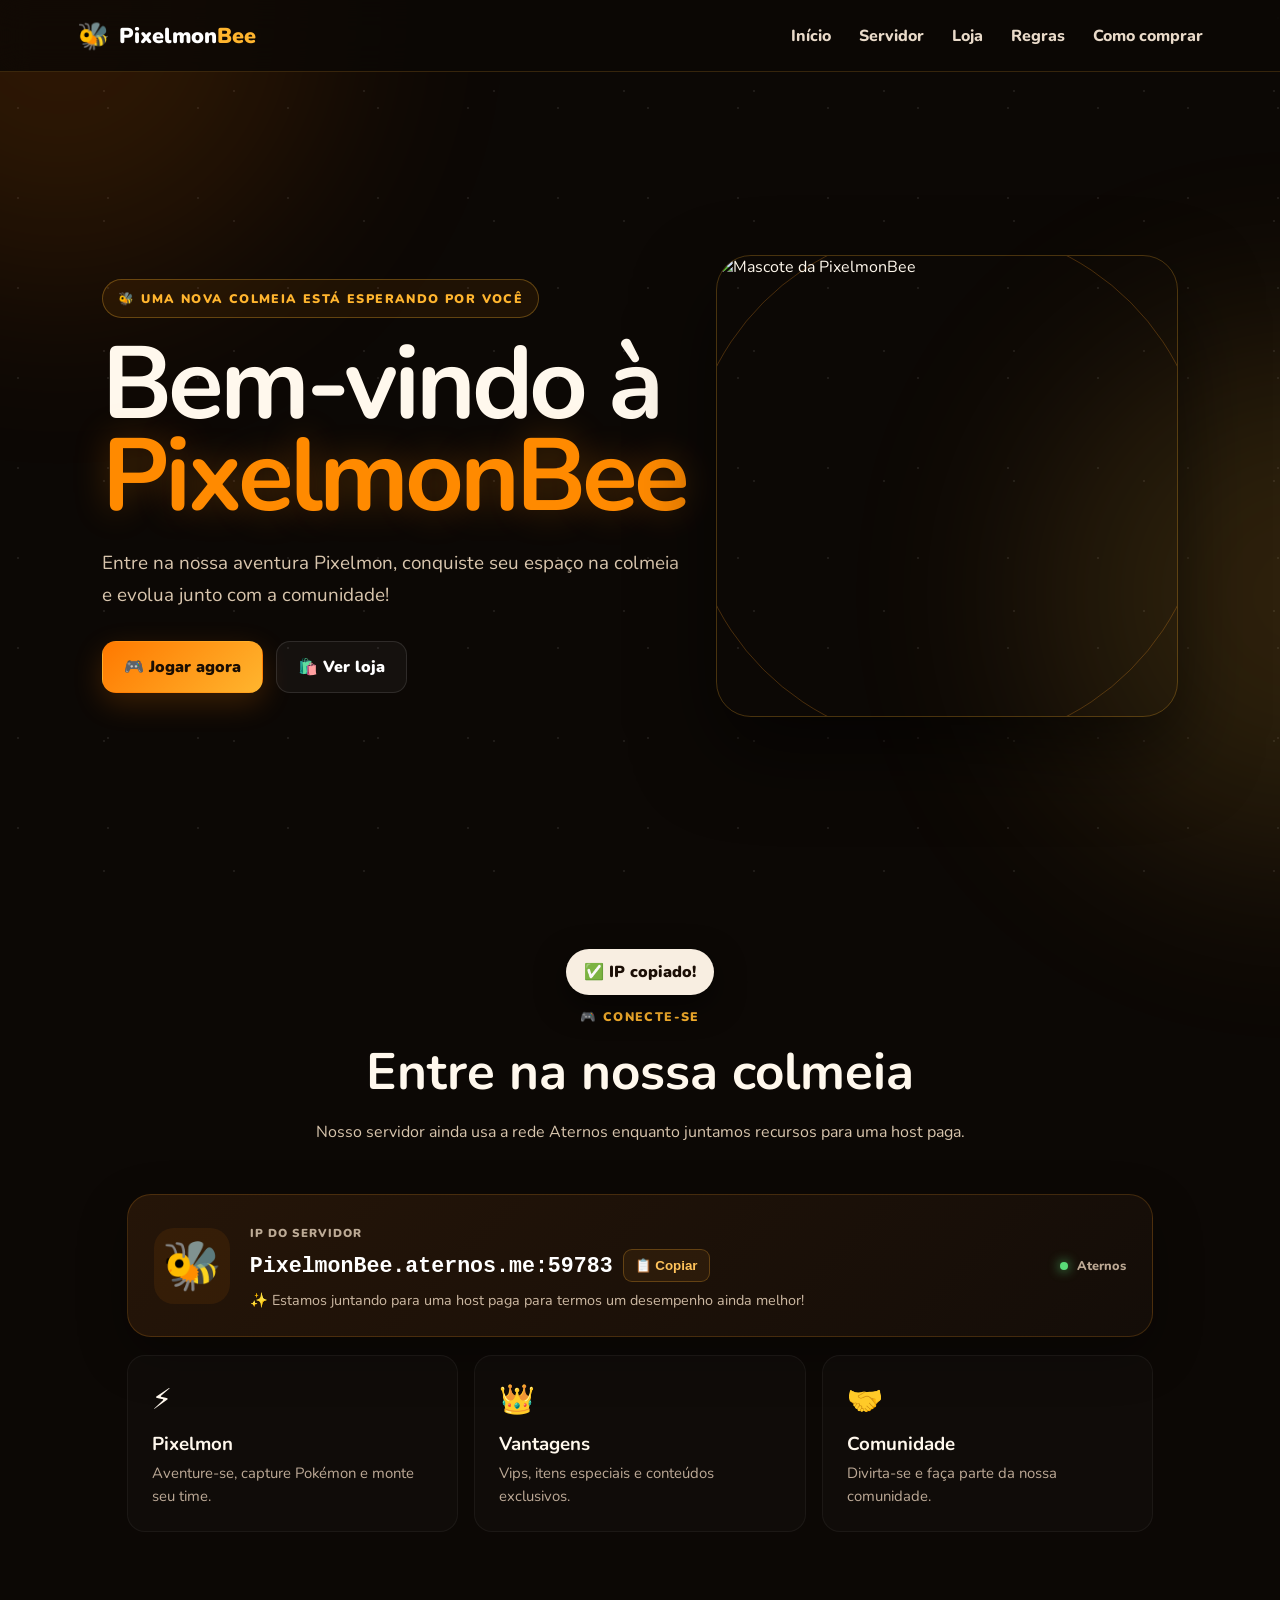
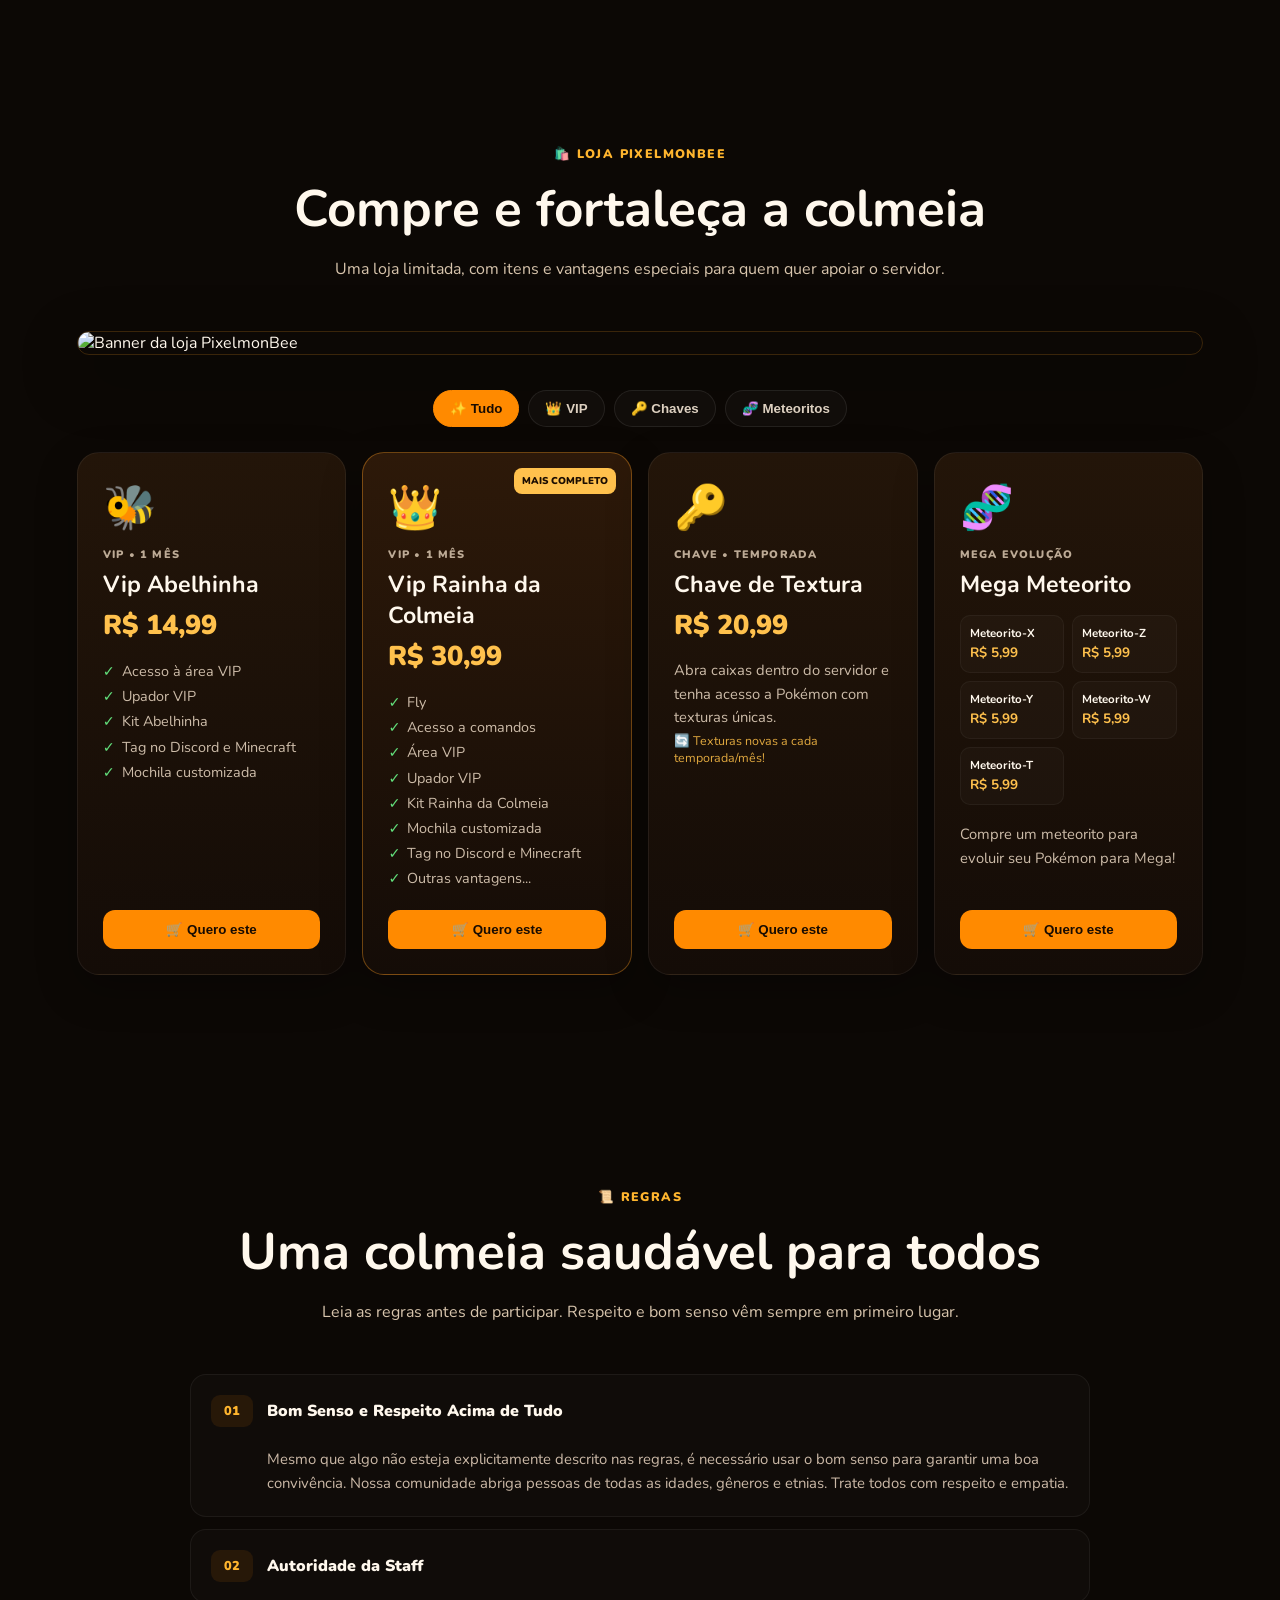
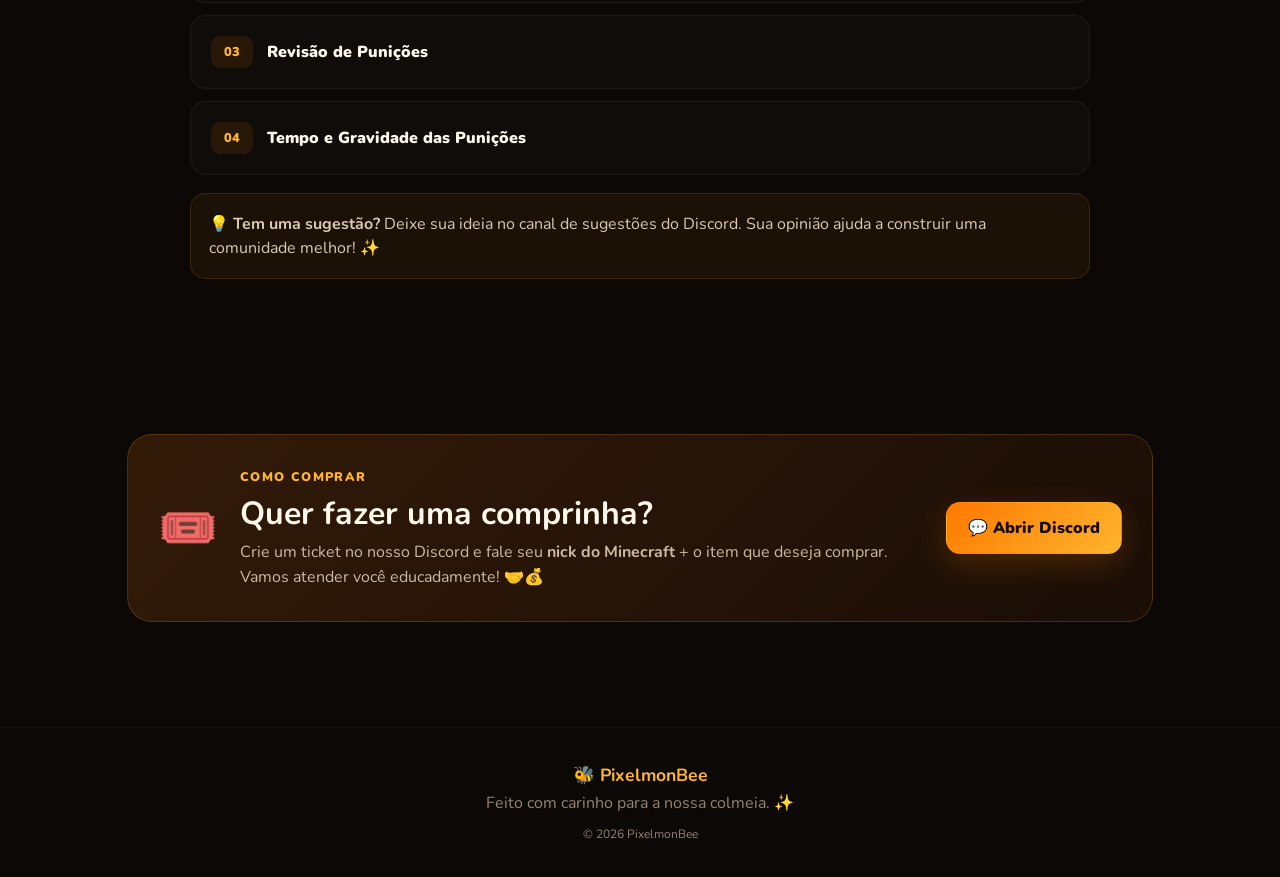
==== index.html @ c6618dcc "Add files via upload" ====
<!DOCTYPE html>
<html lang="pt-BR">
<head>
  <meta charset="UTF-8">
  <meta name="viewport" content="width=device-width, initial-scale=1.0">
  <meta name="description" content="PixelmonBee — servidor Pixelmon com loja, VIPs, chaves de temporada e Mega Meteoritos.">
  <title>PixelmonBee 🐝</title>
  <link rel="preconnect" href="https://fonts.googleapis.com">
  <link rel="preconnect" href="https://fonts.gstatic.com" crossorigin>
  <link href="https://fonts.googleapis.com/css2?family=Nunito:wght@400;600;700;800;900&display=swap" rel="stylesheet">
  <link rel="stylesheet" href="style.css">
</head>
<body>
  <div class="bg-glow glow-1"></div>
  <div class="bg-glow glow-2"></div>

  <header class="navbar">
    <a class="brand" href="#inicio">
      <span class="brand-bee">🐝</span>
      <span>Pixelmon<span>Bee</span></span>
    </a>
    <button class="menu-btn" aria-label="Abrir menu">☰</button>
    <nav class="nav-links">
      <a href="#inicio">Início</a>
      <a href="#servidor">Servidor</a>
      <a href="#loja">Loja</a>
      <a href="#regras">Regras</a>
      <a href="#como-comprar">Como comprar</a>
    </nav>
  </header>

  <main>
    <section id="inicio" class="hero">
      <div class="hero-content reveal">
        <div class="pill">🐝 UMA NOVA COLMEIA ESTÁ ESPERANDO POR VOCÊ</div>
        <h1>Bem-vindo à<br><span>PixelmonBee</span></h1>
        <p>Entre na nossa aventura Pixelmon, conquiste seu espaço na colmeia e evolua junto com a comunidade!</p>
        <div class="hero-actions">
          <a href="#servidor" class="btn btn-primary">🎮 Jogar agora</a>
          <a href="#loja" class="btn btn-secondary">🛍️ Ver loja</a>
        </div>
      </div>
      <div class="hero-art reveal">
        <div class="art-ring"></div>
        <img src="assets/bee-mascot.jpg" alt="Mascote da PixelmonBee">
      </div>
    </section>

    <section id="servidor" class="section">
      <div class="section-title reveal">
        <span class="eyebrow">🎮 CONECTE-SE</span>
        <h2>Entre na nossa colmeia</h2>
        <p>Nosso servidor ainda usa a rede Aternos enquanto juntamos recursos para uma host paga.</p>
      </div>

      <div class="server-card reveal">
        <div class="server-icon">🐝</div>
        <div class="server-info">
          <span class="label">IP DO SERVIDOR</span>
          <div class="ip-row">
            <code id="server-ip">PixelmonBee.aternos.me:59783</code>
            <button class="copy-btn" id="copy-ip">📋 Copiar</button>
          </div>
          <p class="server-note">✨ Estamos juntando para uma host paga para termos um desempenho ainda melhor!</p>
        </div>
        <div class="online-dot"><i></i> Aternos</div>
      </div>

      <div class="info-grid">
        <div class="info-card reveal"><span>⚡</span><h3>Pixelmon</h3><p>Aventure-se, capture Pokémon e monte seu time.</p></div>
        <div class="info-card reveal"><span>👑</span><h3>Vantagens</h3><p>Vips, itens especiais e conteúdos exclusivos.</p></div>
        <div class="info-card reveal"><span>🤝</span><h3>Comunidade</h3><p>Divirta-se e faça parte da nossa comunidade.</p></div>
      </div>
    </section>

    <section id="loja" class="section shop-section">
      <div class="section-title reveal">
        <span class="eyebrow">🛍️ LOJA PIXELMONBEE</span>
        <h2>Compre e fortaleça a colmeia</h2>
        <p>Uma loja limitada, com itens e vantagens especiais para quem quer apoiar o servidor.</p>
      </div>

      <div class="shop-banner reveal">
        <img src="assets/loja-banner.png" alt="Banner da loja PixelmonBee">
      </div>

      <div class="shop-tabs reveal">
        <button class="tab active" data-filter="all">✨ Tudo</button>
        <button class="tab" data-filter="vip">👑 VIP</button>
        <button class="tab" data-filter="key">🔑 Chaves</button>
        <button class="tab" data-filter="meteor">🧬 Meteoritos</button>
      </div>

      <div class="products">
        <article class="product vip reveal" data-category="vip">
          <div class="product-icon">🐝</div>
          <span class="product-type">VIP • 1 MÊS</span>
          <h3>Vip Abelhinha</h3>
          <div class="price">R$ 14,99</div>
          <ul>
            <li>Acesso à área VIP</li><li>Upador VIP</li><li>Kit Abelhinha</li>
            <li>Tag no Discord e Minecraft</li><li>Mochila customizada</li>
          </ul>
          <button class="buy-btn" data-item="Vip Abelhinha — R$14,99">🛒 Quero este</button>
        </article>

        <article class="product vip featured reveal" data-category="vip">
          <div class="ribbon">MAIS COMPLETO</div>
          <div class="product-icon">👑</div>
          <span class="product-type">VIP • 1 MÊS</span>
          <h3>Vip Rainha da Colmeia</h3>
          <div class="price">R$ 30,99</div>
          <ul>
            <li>Fly</li><li>Acesso a comandos</li><li>Área VIP</li>
            <li>Upador VIP</li><li>Kit Rainha da Colmeia</li>
            <li>Mochila customizada</li><li>Tag no Discord e Minecraft</li>
            <li>Outras vantagens...</li>
          </ul>
          <button class="buy-btn" data-item="Vip Rainha da Colmeia — R$30,99">🛒 Quero este</button>
        </article>

        <article class="product key reveal" data-category="key">
          <div class="product-icon">🔑</div>
          <span class="product-type">CHAVE • TEMPORADA</span>
          <h3>Chave de Textura</h3>
          <div class="price">R$ 20,99</div>
          <p>Abra caixas dentro do servidor e tenha acesso a Pokémon com texturas únicas.</p>
          <div class="mini-note">🔄 Texturas novas a cada temporada/mês!</div>
          <button class="buy-btn" data-item="Chave de Textura da Temporada — R$20,99">🛒 Quero este</button>
        </article>

        <article class="product meteor reveal" data-category="meteor">
          <div class="product-icon">🧬</div>
          <span class="product-type">MEGA EVOLUÇÃO</span>
          <h3>Mega Meteorito</h3>
          <div class="meteor-grid">
            <div><b>Meteorito-X</b><strong>R$ 5,99</strong></div>
            <div><b>Meteorito-Z</b><strong>R$ 5,99</strong></div>
            <div><b>Meteorito-Y</b><strong>R$ 5,99</strong></div>
            <div><b>Meteorito-W</b><strong>R$ 5,99</strong></div>
            <div><b>Meteorito-T</b><strong>R$ 5,99</strong></div>
          </div>
          <p>Compre um meteorito para evoluir seu Pokémon para Mega!</p>
          <button class="buy-btn" data-item="Mega Meteorito — escolha X, Z, Y, W ou T — R$5,99">🛒 Quero este</button>
        </article>
      </div>
    </section>

    <section id="regras" class="section rules-section">
      <div class="section-title reveal">
        <span class="eyebrow">📜 REGRAS</span>
        <h2>Uma colmeia saudável para todos</h2>
        <p>Leia as regras antes de participar. Respeito e bom senso vêm sempre em primeiro lugar.</p>
      </div>

      <div class="rules">
        <details class="rule reveal" open>
          <summary><span>01</span> Bom Senso e Respeito Acima de Tudo</summary>
          <p>Mesmo que algo não esteja explicitamente descrito nas regras, é necessário usar o bom senso para garantir uma boa convivência. Nossa comunidade abriga pessoas de todas as idades, gêneros e etnias. Trate todos com respeito e empatia.</p>
        </details>
        <details class="rule reveal">
          <summary><span>02</span> Autoridade da Staff</summary>
          <p>Caso um membro da staff peça para você parar de fazer algo, escute-o imediatamente. Desrespeitar ou ignorar avisos da staff pode resultar em punições, mesmo que a ação não esteja explicitamente descrita.</p>
          <p><b>Importante:</b> as regras também se aplicam à equipe e à staff. Em caso de abuso de poder, reporte imediatamente por ticket ou DM para a administração.</p>
        </details>
        <details class="rule reveal">
          <summary><span>03</span> Revisão de Punições</summary>
          <p>Se acredita que foi punido injustamente, solicite uma revisão através de um ticket no Discord. Apresente evidências e explique sua versão de forma respeitosa. Insistência repetitiva, desrespeito ou spam de tickets pode resultar em extensão da punição.</p>
        </details>
        <details class="rule reveal">
          <summary><span>04</span> Tempo e Gravidade das Punições</summary>
          <p>O tempo e o tipo de punição podem variar de caso para caso. As regras são apenas uma referência; a equipe pode adaptar a punição de acordo com a situação e seu julgamento.</p>
        </details>
      </div>

      <div class="suggestion reveal">
        💡 <b>Tem uma sugestão?</b> Deixe sua ideia no canal de sugestões do Discord. Sua opinião ajuda a construir uma comunidade melhor! ✨
      </div>
    </section>

    <section id="como-comprar" class="section buy-section">
      <div class="buy-box reveal">
        <div class="buy-emoji">🎟️</div>
        <div>
          <span class="eyebrow">COMO COMPRAR</span>
          <h2>Quer fazer uma comprinha?</h2>
          <p>Crie um ticket no nosso Discord e fale seu <b>nick do Minecraft</b> + o item que deseja comprar. Vamos atender você educadamente! 🤝💰</p>
        </div>
        <a class="btn btn-primary discord-btn" href="#" onclick="return false;">💬 Abrir Discord</a>
      </div>
    </section>
  </main>

  <footer>
    <div class="footer-brand">🐝 <b>PixelmonBee</b></div>
    <p>Feito com carinho para a nossa colmeia. ✨</p>
    <p class="copyright">© <span id="year"></span> PixelmonBee</p>
  </footer>

  <div class="toast" id="toast">✅ IP copiado!</div>
  <script src="script.js"></script>
</body>
</html>
---- style.css ----
*{box-sizing:border-box;margin:0;padding:0}
:root{--orange:#ff8a00;--orange2:#ffb52e;--deep:#120b05;--panel:#1d1209;--panel2:#2a180b;--text:#fff8ed;--muted:#d8c5ad;--line:rgba(255,174,54,.18)}
html{scroll-behavior:smooth}
body{font-family:'Nunito',system-ui,sans-serif;background:#0c0805;color:var(--text);overflow-x:hidden}
body:before{content:"";position:fixed;inset:0;pointer-events:none;opacity:.08;background-image:radial-gradient(circle at 20% 20%,#fff 1px,transparent 1px),radial-gradient(circle at 80% 70%,#fff 1px,transparent 1px);background-size:90px 90px,130px 130px}
.bg-glow{position:fixed;width:520px;height:520px;border-radius:50%;filter:blur(110px);opacity:.14;pointer-events:none}.glow-1{background:#ff7900;top:-240px;left:-200px}.glow-2{background:#ffbd3c;right:-280px;bottom:5%}
.navbar{position:sticky;top:0;z-index:20;height:72px;display:flex;align-items:center;justify-content:space-between;padding:0 6%;background:rgba(12,8,5,.82);backdrop-filter:blur(16px);border-bottom:1px solid var(--line)}
.brand{display:flex;align-items:center;gap:9px;color:#fff;text-decoration:none;font-size:1.35rem;font-weight:900}.brand span span{color:var(--orange2)}.brand-bee{font-size:1.65rem}
.nav-links{display:flex;gap:28px}.nav-links a{color:#e9dac9;text-decoration:none;font-weight:800;transition:.2s}.nav-links a:hover{color:var(--orange2)}
.menu-btn{display:none;background:none;border:0;color:#fff;font-size:1.8rem}
.hero{min-height:calc(100vh - 72px);display:flex;align-items:center;justify-content:space-between;gap:30px;padding:70px 8%;position:relative;max-width:1400px;margin:auto}
.hero-content{max-width:680px}.pill,.eyebrow{color:var(--orange2);font-weight:900;letter-spacing:1.4px;font-size:.78rem}.pill{display:inline-block;border:1px solid rgba(255,181,46,.3);background:rgba(255,138,0,.08);padding:10px 15px;border-radius:999px;margin-bottom:20px}
h1{font-size:clamp(3.3rem,8vw,6.7rem);line-height:.9;letter-spacing:-4px;margin-bottom:25px}h1 span{color:var(--orange);text-shadow:0 0 35px rgba(255,138,0,.28)}
.hero p{font-size:1.18rem;line-height:1.7;color:var(--muted);max-width:620px}.hero-actions{display:flex;gap:13px;margin-top:30px}
.btn{display:inline-flex;justify-content:center;align-items:center;text-decoration:none;border-radius:14px;padding:14px 21px;font-weight:900;transition:.25s;border:1px solid transparent;cursor:pointer}.btn-primary{background:linear-gradient(135deg,#ff7900,#ffb52e);color:#1a0e03;box-shadow:0 10px 30px rgba(255,126,0,.2)}.btn-primary:hover,.buy-btn:hover{transform:translateY(-3px);filter:brightness(1.07)}.btn-secondary{background:#ffffff0a;border-color:#ffffff1c;color:#fff}.btn-secondary:hover{background:#ffffff12}
.hero-art{position:relative;width:min(43vw,520px);aspect-ratio:1;border-radius:35px;overflow:hidden;box-shadow:0 35px 80px #0008;border:1px solid #ffb52e40;transform:rotate(2deg)}.hero-art img{width:100%;height:100%;object-fit:cover}.art-ring{position:absolute;inset:-30px;border:1px solid #ff9d2240;border-radius:50%;z-index:-1}
.section{max-width:1180px;margin:auto;padding:105px 6%}.section-title{text-align:center;margin-bottom:48px}.section-title h2{font-size:clamp(2rem,4vw,3.3rem);margin:10px 0 12px}.section-title p{color:var(--muted);max-width:700px;margin:auto;line-height:1.7}
.server-card{display:flex;align-items:center;gap:20px;padding:26px;background:linear-gradient(135deg,#251508,#140d08);border:1px solid #ff9d2230;border-radius:24px;box-shadow:0 18px 50px #0005}.server-icon{font-size:3rem;width:76px;height:76px;display:grid;place-items:center;background:#ff8a0015;border-radius:20px}.server-info{flex:1}.label{font-size:.72rem;color:#bdab96;font-weight:900;letter-spacing:1px}.ip-row{display:flex;align-items:center;gap:10px;margin:6px 0 8px}.ip-row code{font-size:clamp(1rem,2.5vw,1.35rem);font-weight:900;color:#fff;word-break:break-all}.copy-btn{border:1px solid #ffad2d44;background:#ffad2d12;color:#ffc35b;padding:8px 11px;border-radius:9px;font-weight:800;cursor:pointer;white-space:nowrap}.server-note{color:#cdb9a3;font-size:.9rem}.online-dot{font-size:.8rem;color:#bda994;font-weight:800}.online-dot i{display:inline-block;width:8px;height:8px;border-radius:50%;background:#59db78;box-shadow:0 0 12px #59db78;margin-right:5px}
.info-grid{display:grid;grid-template-columns:repeat(3,1fr);gap:16px;margin-top:18px}.info-card{background:#ffffff05;border:1px solid #ffffff0c;border-radius:18px;padding:24px}.info-card span{font-size:1.8rem}.info-card h3{margin:12px 0 5px}.info-card p{color:#bca996;line-height:1.5;font-size:.93rem}
.shop-section{max-width:1300px}.shop-banner{border-radius:24px;overflow:hidden;border:1px solid #ff9d2230;margin-bottom:35px;box-shadow:0 20px 60px #0006}.shop-banner img{display:block;width:100%;height:auto}
.shop-tabs{display:flex;justify-content:center;gap:9px;flex-wrap:wrap;margin-bottom:25px}.tab{border:1px solid #ffffff15;background:#ffffff07;color:#ddd0c0;padding:10px 16px;border-radius:999px;font-weight:900;cursor:pointer}.tab.active{background:#ff8a00;color:#170b02;border-color:#ff8a00}
.products{display:grid;grid-template-columns:repeat(4,1fr);gap:16px}.product{position:relative;background:linear-gradient(180deg,#231509,#140c07);border:1px solid #ffffff10;border-radius:22px;padding:25px;display:flex;flex-direction:column;min-height:440px;box-shadow:0 15px 40px #0004;transition:.25s}.product:hover{transform:translateY(-6px);border-color:#ff9d2240}.product-icon{font-size:2.7rem;margin-bottom:10px}.product-type{font-size:.68rem;letter-spacing:1.2px;color:#bdab96;font-weight:900}.product h3{font-size:1.45rem;margin:7px 0}.price{font-size:1.7rem;font-weight:900;color:#ffc14d;margin-bottom:15px}.product ul{list-style:none;color:#cdbca9;line-height:1.75;font-size:.9rem;margin-bottom:18px}.product li:before{content:"✓";color:#62df7b;font-weight:900;margin-right:7px}.product>p{color:#cdbca9;line-height:1.6;font-size:.92rem}.buy-btn{margin-top:auto;width:100%;border:0;border-radius:12px;padding:12px;background:#ff8a00;color:#170b02;font-weight:900;cursor:pointer;transition:.25s}.featured{border-color:#ff9d2260;background:linear-gradient(180deg,#2d1909,#140c07)}.ribbon{position:absolute;right:15px;top:15px;background:#ffc14d;color:#1b0d02;font-size:.62rem;font-weight:900;padding:6px 8px;border-radius:8px}.mini-note{font-size:.78rem;color:#e0a83f;margin:2px 0 20px}.meteor-grid{display:grid;grid-template-columns:repeat(2,1fr);gap:8px;margin:8px 0 18px}.meteor-grid div{padding:9px;background:#ffffff06;border:1px solid #ffffff0b;border-radius:10px}.meteor-grid b{display:block;font-size:.72rem}.meteor-grid strong{font-size:.85rem;color:#ffc14d}
.rules{display:grid;gap:12px;max-width:900px;margin:auto}.rule{background:#ffffff05;border:1px solid #ffffff0e;border-radius:16px;overflow:hidden}.rule summary{list-style:none;cursor:pointer;padding:20px;display:flex;align-items:center;gap:14px;font-weight:900}.rule summary::-webkit-details-marker{display:none}.rule summary span{display:grid;place-items:center;min-width:42px;height:32px;border-radius:9px;background:#ff8a0018;color:#ffb52e;font-size:.8rem}.rule p{padding:0 20px 20px 76px;color:#cbb9a7;line-height:1.65;font-size:.93rem}.suggestion{max-width:900px;margin:18px auto 0;padding:18px;border-radius:15px;background:#ff9d2210;border:1px solid #ff9d2225;color:#dbc9b5;line-height:1.5}
.buy-section{padding-top:50px}.buy-box{display:flex;align-items:center;gap:22px;padding:30px;border-radius:25px;background:linear-gradient(135deg,#321a08,#1a0e07);border:1px solid #ff9d2235}.buy-emoji{font-size:3rem}.buy-box h2{font-size:2rem;margin:5px 0}.buy-box p{color:#ccb9a5;line-height:1.6}.discord-btn{margin-left:auto;white-space:nowrap}
footer{border-top:1px solid #ffffff0b;padding:35px 6%;text-align:center;color:#958474}.footer-brand{font-size:1.1rem;color:#fff;margin-bottom:5px}.footer-brand b{color:#ffb52e}.copyright{font-size:.75rem;margin-top:12px}
.toast{position:fixed;left:50%;bottom:25px;transform:translate(-50%,120px);background:#f8eee1;color:#1b0e05;padding:12px 18px;border-radius:999px;font-weight:900;box-shadow:0 10px 30px #0008;transition:.3s;z-index:50}.toast.show{transform:translate(-50%,0)}
.reveal{opacity:0;transform:translateY(24px);transition:opacity .7s ease,transform .7s ease}.reveal.visible{opacity:1;transform:none}.product.hidden{display:none}

@media(max-width:1000px){.products{grid-template-columns:repeat(2,1fr)}.hero{padding-top:50px}.hero-art{width:42vw}}
@media(max-width:760px){.navbar{height:64px;padding:0 5%}.menu-btn{display:block}.nav-links{display:none;position:absolute;top:64px;left:0;right:0;padding:15px 5%;background:#100a06f5;backdrop-filter:blur(16px);border-bottom:1px solid #ffffff0e;flex-direction:column;gap:15px}.nav-links.open{display:flex}.hero{min-height:auto;padding:60px 6% 85px;flex-direction:column;text-align:center}.hero-content{max-width:700px}.hero-actions{justify-content:center}.hero-art{width:min(86vw,500px);order:-1}.section{padding:75px 5%}.server-card{flex-wrap:wrap}.online-dot{margin-left:96px}.info-grid{grid-template-columns:1fr}.products{grid-template-columns:1fr}.shop-banner{border-radius:16px}.buy-box{flex-direction:column;text-align:center}.discord-btn{margin-left:0;width:100%}.rule p{padding-left:20px}.rule summary{font-size:.95rem}}
@media(max-width:430px){h1{font-size:3.25rem;letter-spacing:-2px}.pill{font-size:.65rem}.hero p{font-size:1rem}.hero-actions{flex-direction:column}.btn{width:100%}.ip-row{align-items:stretch;flex-direction:column}.copy-btn{width:100%}.server-icon{width:60px;height:60px}.online-dot{margin-left:0}.section-title{margin-bottom:32px}}
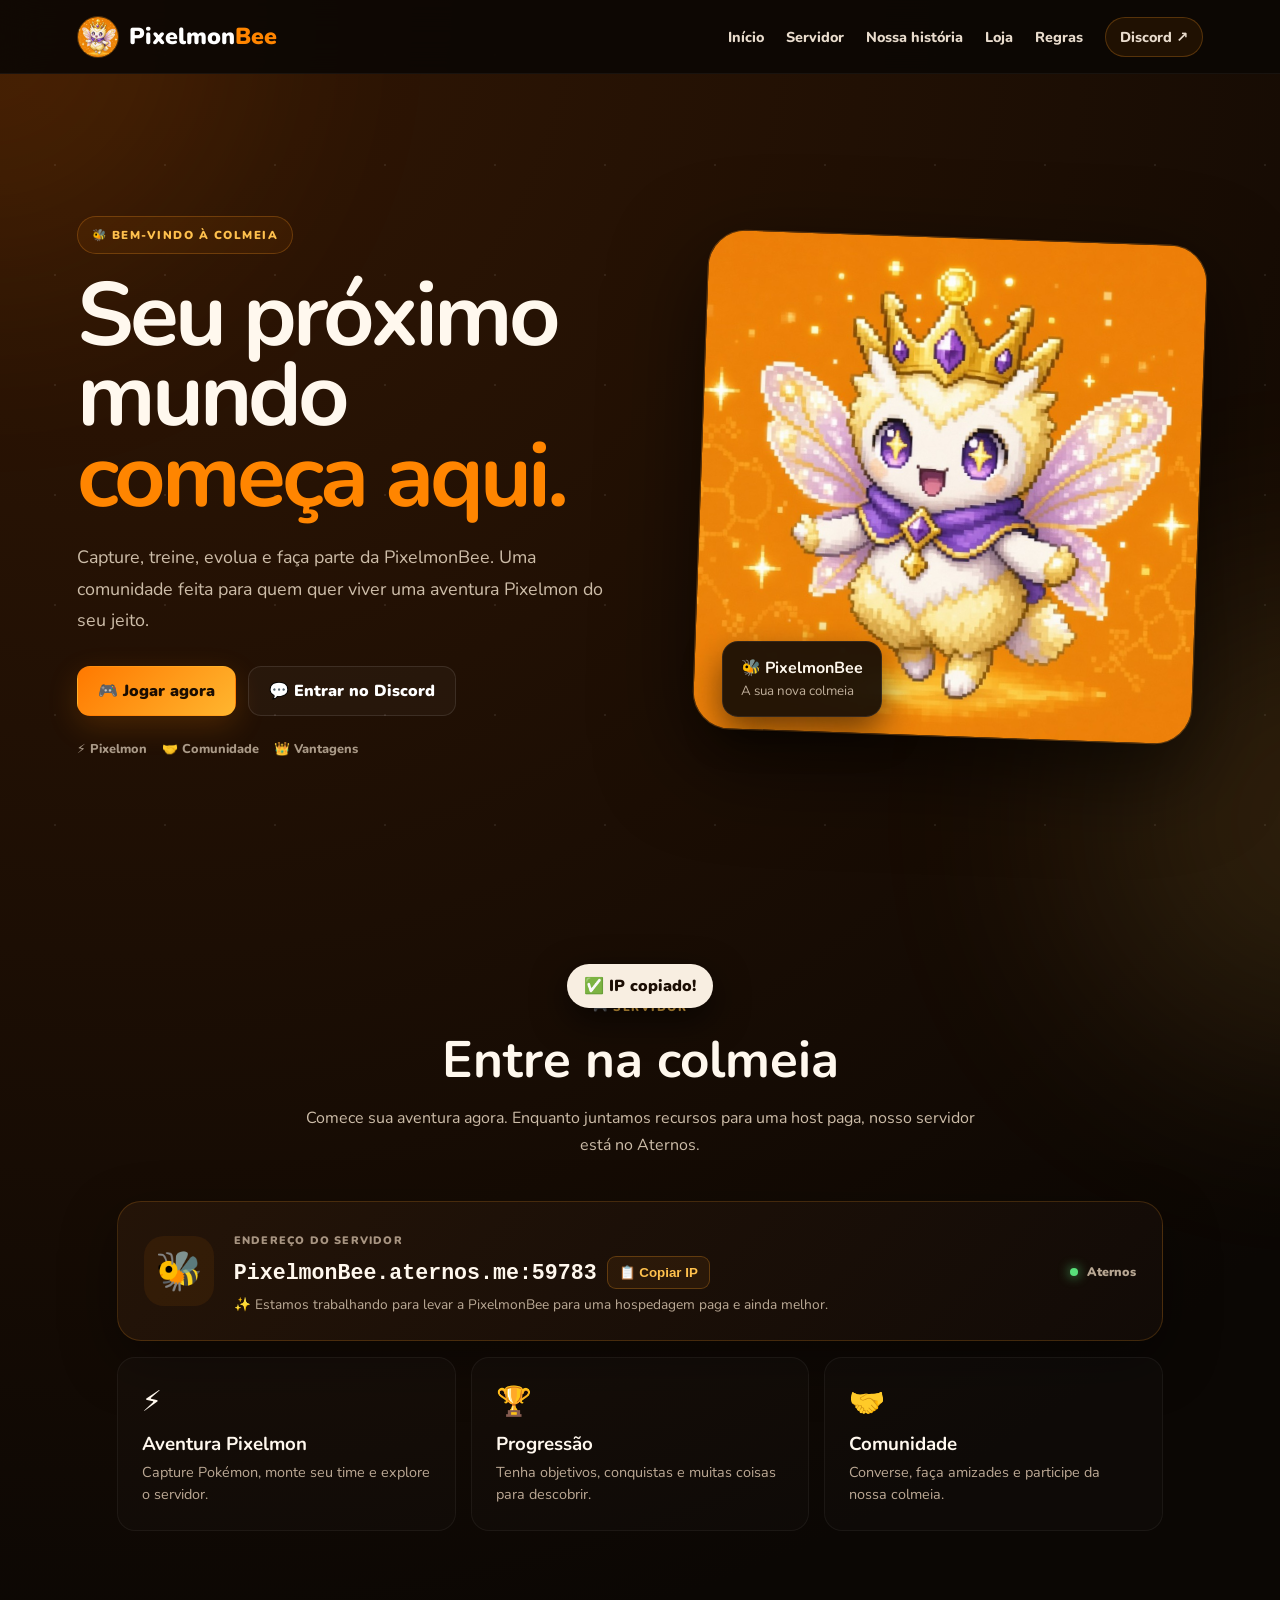
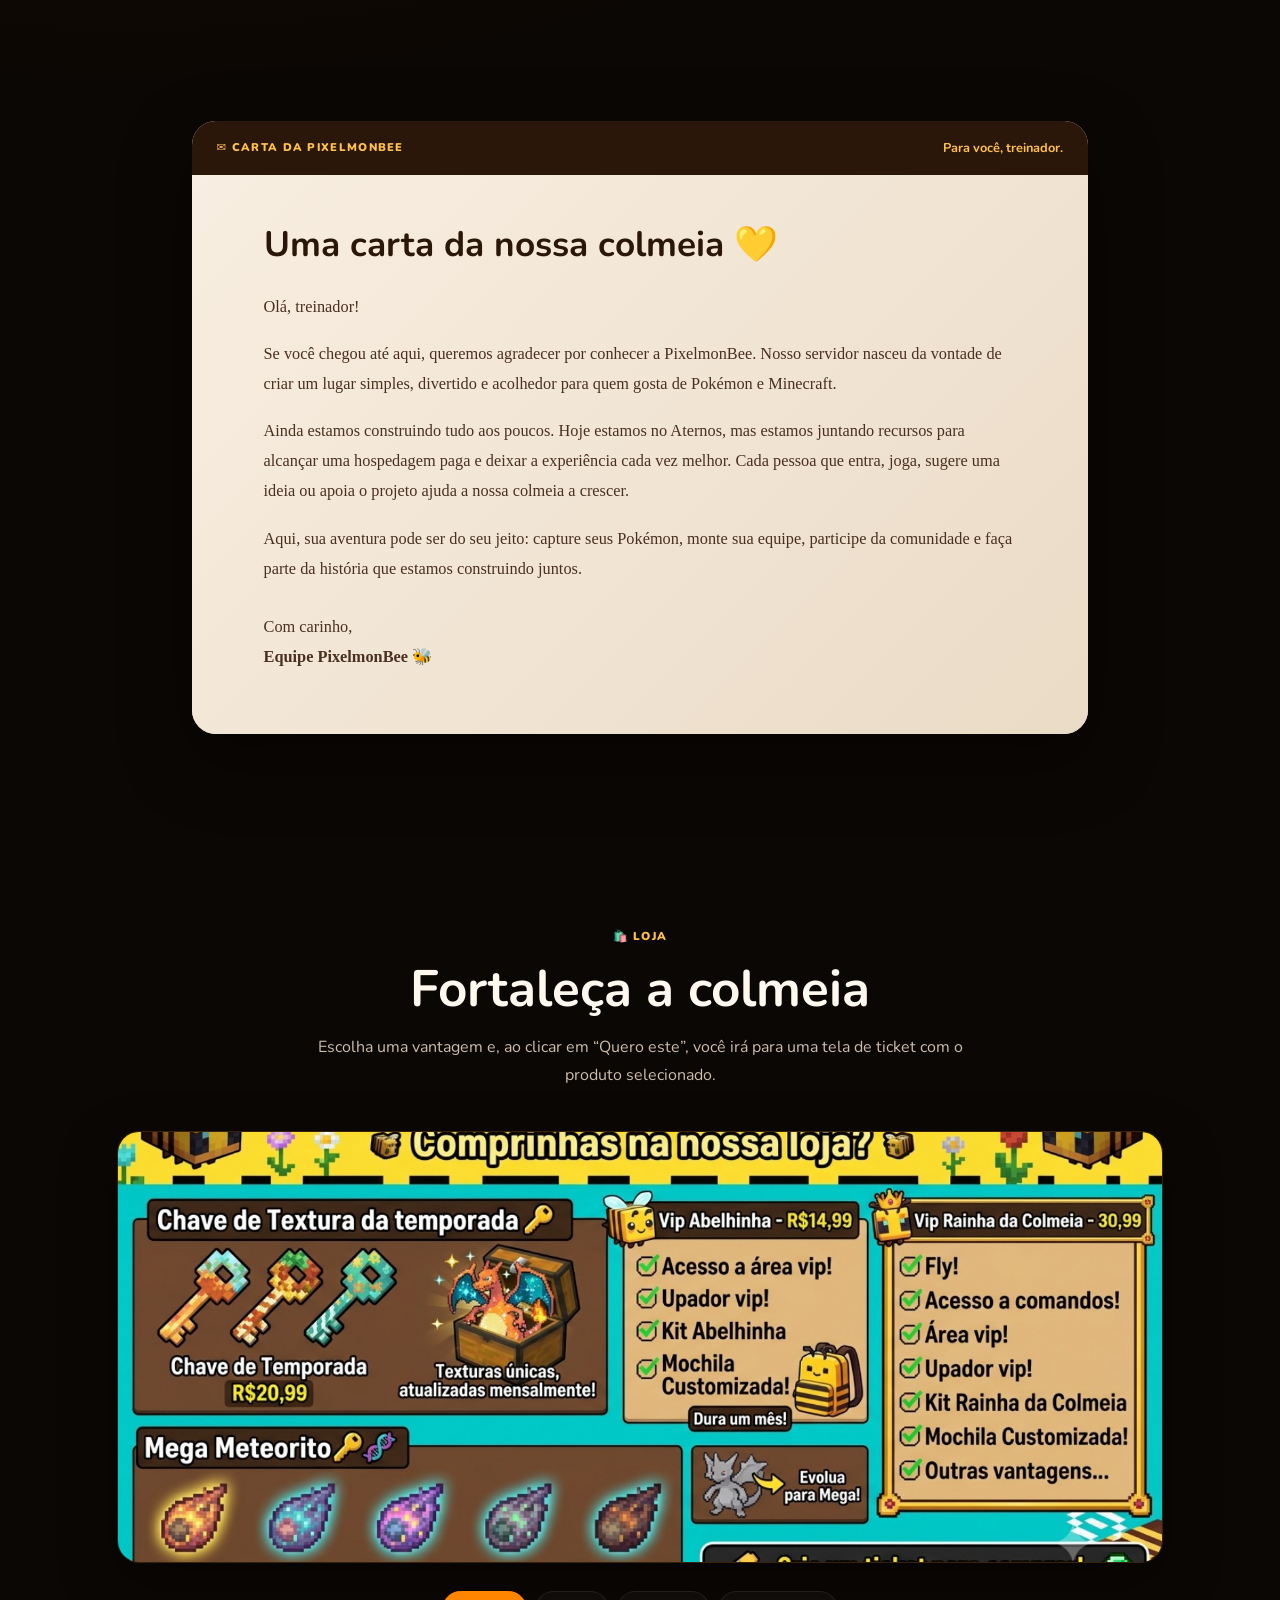
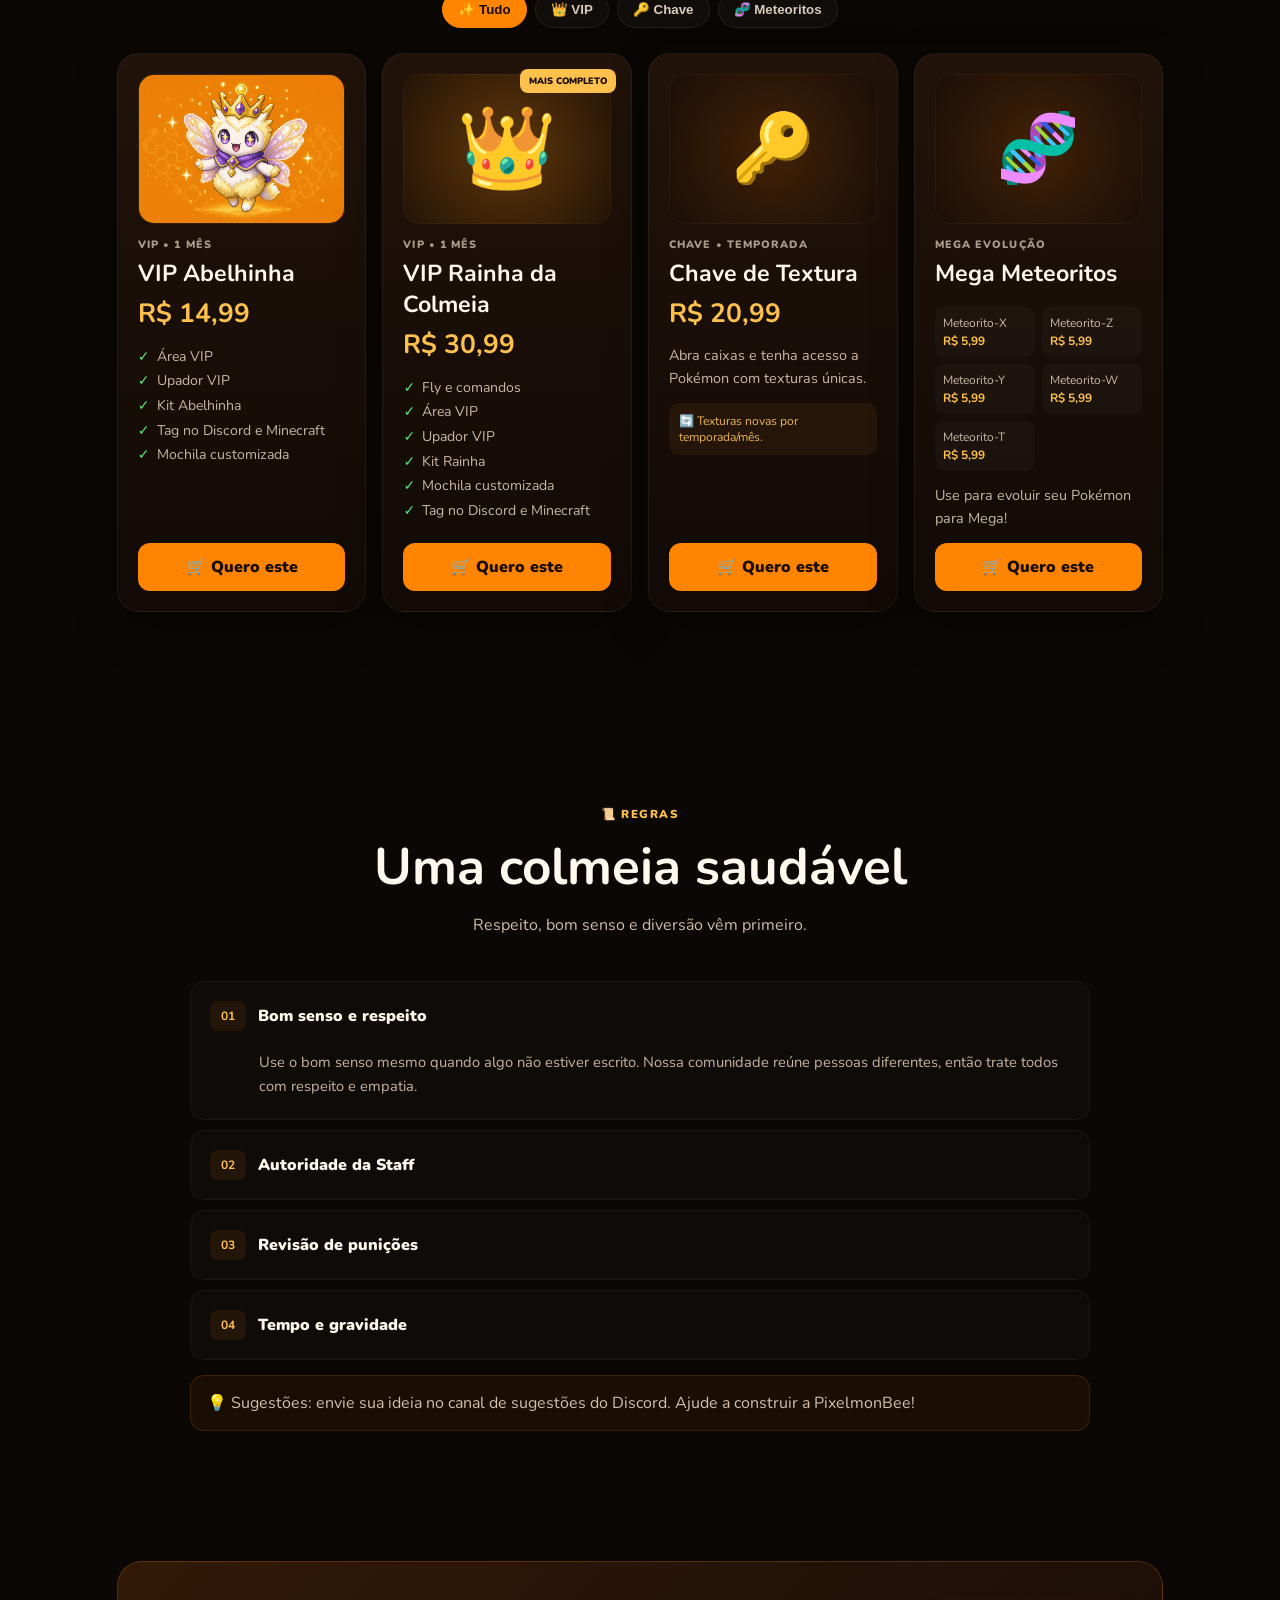
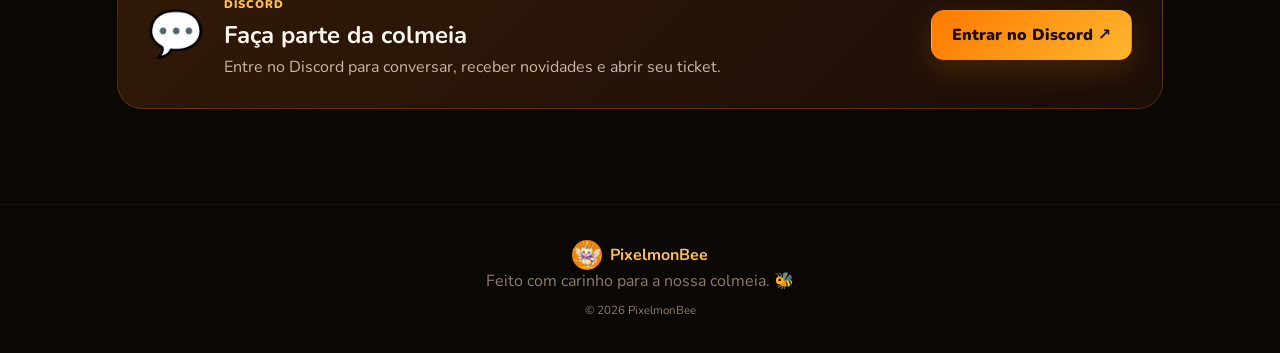
==== commit 24ba3546: "Add files via upload" ====
--- a/index.html
+++ b/index.html
@@ -3,200 +3,101 @@
 <head>
   <meta charset="UTF-8">
   <meta name="viewport" content="width=device-width, initial-scale=1.0">
-  <meta name="description" content="PixelmonBee — servidor Pixelmon com loja, VIPs, chaves de temporada e Mega Meteoritos.">
-  <title>PixelmonBee 🐝</title>
+  <meta name="description" content="PixelmonBee — sua colmeia Pixelmon. Entre no servidor, conheça a comunidade e apoie a evolução do projeto.">
+  <title>PixelmonBee • A sua colmeia Pixelmon</title>
   <link rel="preconnect" href="https://fonts.googleapis.com">
   <link rel="preconnect" href="https://fonts.gstatic.com" crossorigin>
   <link href="https://fonts.googleapis.com/css2?family=Nunito:wght@400;600;700;800;900&display=swap" rel="stylesheet">
   <link rel="stylesheet" href="style.css">
 </head>
 <body>
-  <div class="bg-glow glow-1"></div>
-  <div class="bg-glow glow-2"></div>
+  <div class="ambient ambient-a"></div><div class="ambient ambient-b"></div>
 
   <header class="navbar">
-    <a class="brand" href="#inicio">
-      <span class="brand-bee">🐝</span>
-      <span>Pixelmon<span>Bee</span></span>
-    </a>
+    <a class="brand" href="#inicio"><img src="bee-mascot.jpg" alt="PixelmonBee" class="brand-img"><span>Pixelmon<span>Bee</span></span></a>
     <button class="menu-btn" aria-label="Abrir menu">☰</button>
     <nav class="nav-links">
-      <a href="#inicio">Início</a>
-      <a href="#servidor">Servidor</a>
-      <a href="#loja">Loja</a>
-      <a href="#regras">Regras</a>
-      <a href="#como-comprar">Como comprar</a>
+      <a href="#inicio">Início</a><a href="#servidor">Servidor</a><a href="#carta">Nossa história</a><a href="#loja">Loja</a><a href="#regras">Regras</a>
+      <a class="nav-discord" href="https://discord.gg/cNPRzcwyP" target="_blank" rel="noopener">Discord ↗</a>
     </nav>
   </header>
 
   <main>
     <section id="inicio" class="hero">
-      <div class="hero-content reveal">
-        <div class="pill">🐝 UMA NOVA COLMEIA ESTÁ ESPERANDO POR VOCÊ</div>
-        <h1>Bem-vindo à<br><span>PixelmonBee</span></h1>
-        <p>Entre na nossa aventura Pixelmon, conquiste seu espaço na colmeia e evolua junto com a comunidade!</p>
+      <div class="hero-copy reveal">
+        <div class="badge">🐝 BEM-VINDO À COLMEIA</div>
+        <h1>Seu próximo mundo<br><span>começa aqui.</span></h1>
+        <p>Capture, treine, evolua e faça parte da PixelmonBee. Uma comunidade feita para quem quer viver uma aventura Pixelmon do seu jeito.</p>
         <div class="hero-actions">
-          <a href="#servidor" class="btn btn-primary">🎮 Jogar agora</a>
-          <a href="#loja" class="btn btn-secondary">🛍️ Ver loja</a>
+          <a href="#servidor" class="btn primary">🎮 Jogar agora</a>
+          <a href="https://discord.gg/cNPRzcwyP" target="_blank" rel="noopener" class="btn ghost">💬 Entrar no Discord</a>
         </div>
+        <div class="hero-mini"><span>⚡ Pixelmon</span><span>🤝 Comunidade</span><span>👑 Vantagens</span></div>
       </div>
-      <div class="hero-art reveal">
-        <div class="art-ring"></div>
-        <img src="assets/bee-mascot.jpg" alt="Mascote da PixelmonBee">
+      <div class="hero-visual reveal">
+        <div class="hero-frame"><img src="bee-mascot.jpg" alt="Mascote da PixelmonBee"></div>
+        <div class="floating-card"><b>🐝 PixelmonBee</b><small>A sua nova colmeia</small></div>
       </div>
     </section>
 
     <section id="servidor" class="section">
-      <div class="section-title reveal">
-        <span class="eyebrow">🎮 CONECTE-SE</span>
-        <h2>Entre na nossa colmeia</h2>
-        <p>Nosso servidor ainda usa a rede Aternos enquanto juntamos recursos para uma host paga.</p>
+      <div class="section-heading reveal"><span>🎮 SERVIDOR</span><h2>Entre na colmeia</h2><p>Comece sua aventura agora. Enquanto juntamos recursos para uma host paga, nosso servidor está no Aternos.</p></div>
+      <div class="server-panel reveal">
+        <div class="server-badge">🐝</div>
+        <div class="server-main"><small>ENDEREÇO DO SERVIDOR</small><div class="ip-line"><code id="server-ip">PixelmonBee.aternos.me:59783</code><button id="copy-ip">📋 Copiar IP</button></div><p>✨ Estamos trabalhando para levar a PixelmonBee para uma hospedagem paga e ainda melhor.</p></div>
+        <div class="status"><i></i> Aternos</div>
       </div>
+      <div class="feature-grid">
+        <article class="feature reveal"><b>⚡</b><h3>Aventura Pixelmon</h3><p>Capture Pokémon, monte seu time e explore o servidor.</p></article>
+        <article class="feature reveal"><b>🏆</b><h3>Progressão</h3><p>Tenha objetivos, conquistas e muitas coisas para descobrir.</p></article>
+        <article class="feature reveal"><b>🤝</b><h3>Comunidade</h3><p>Converse, faça amizades e participe da nossa colmeia.</p></article>
+      </div>
+    </section>
 
-      <div class="server-card reveal">
-        <div class="server-icon">🐝</div>
-        <div class="server-info">
-          <span class="label">IP DO SERVIDOR</span>
-          <div class="ip-row">
-            <code id="server-ip">PixelmonBee.aternos.me:59783</code>
-            <button class="copy-btn" id="copy-ip">📋 Copiar</button>
-          </div>
-          <p class="server-note">✨ Estamos juntando para uma host paga para termos um desempenho ainda melhor!</p>
+    <section id="carta" class="section letter-section">
+      <div class="letter-wrap reveal">
+        <div class="letter-top"><span>✉️ CARTA DA PIXELMONBEE</span><b>Para você, treinador.</b></div>
+        <div class="letter-body">
+          <h2>Uma carta da nossa colmeia 💛</h2>
+          <p>Olá, treinador!</p>
+          <p>Se você chegou até aqui, queremos agradecer por conhecer a PixelmonBee. Nosso servidor nasceu da vontade de criar um lugar simples, divertido e acolhedor para quem gosta de Pokémon e Minecraft.</p>
+          <p>Ainda estamos construindo tudo aos poucos. Hoje estamos no Aternos, mas estamos juntando recursos para alcançar uma hospedagem paga e deixar a experiência cada vez melhor. Cada pessoa que entra, joga, sugere uma ideia ou apoia o projeto ajuda a nossa colmeia a crescer.</p>
+          <p>Aqui, sua aventura pode ser do seu jeito: capture seus Pokémon, monte sua equipe, participe da comunidade e faça parte da história que estamos construindo juntos.</p>
+          <p class="signature">Com carinho,<br><strong>Equipe PixelmonBee 🐝</strong></p>
         </div>
-        <div class="online-dot"><i></i> Aternos</div>
-      </div>
-
-      <div class="info-grid">
-        <div class="info-card reveal"><span>⚡</span><h3>Pixelmon</h3><p>Aventure-se, capture Pokémon e monte seu time.</p></div>
-        <div class="info-card reveal"><span>👑</span><h3>Vantagens</h3><p>Vips, itens especiais e conteúdos exclusivos.</p></div>
-        <div class="info-card reveal"><span>🤝</span><h3>Comunidade</h3><p>Divirta-se e faça parte da nossa comunidade.</p></div>
       </div>
     </section>
 
     <section id="loja" class="section shop-section">
-      <div class="section-title reveal">
-        <span class="eyebrow">🛍️ LOJA PIXELMONBEE</span>
-        <h2>Compre e fortaleça a colmeia</h2>
-        <p>Uma loja limitada, com itens e vantagens especiais para quem quer apoiar o servidor.</p>
-      </div>
-
-      <div class="shop-banner reveal">
-        <img src="assets/loja-banner.png" alt="Banner da loja PixelmonBee">
-      </div>
-
-      <div class="shop-tabs reveal">
-        <button class="tab active" data-filter="all">✨ Tudo</button>
-        <button class="tab" data-filter="vip">👑 VIP</button>
-        <button class="tab" data-filter="key">🔑 Chaves</button>
-        <button class="tab" data-filter="meteor">🧬 Meteoritos</button>
-      </div>
+      <div class="section-heading reveal"><span>🛍️ LOJA</span><h2>Fortaleça a colmeia</h2><p>Escolha uma vantagem e, ao clicar em “Quero este”, você irá para uma tela de ticket com o produto selecionado.</p></div>
+      <div class="store-banner reveal"><img src="loja-banner.png" alt="Loja PixelmonBee — VIPs, chaves e meteoritos"></div>
+      <div class="shop-nav reveal"><button class="tab active" data-filter="all">✨ Tudo</button><button class="tab" data-filter="vip">👑 VIP</button><button class="tab" data-filter="key">🔑 Chave</button><button class="tab" data-filter="meteor">🧬 Meteoritos</button></div>
 
       <div class="products">
-        <article class="product vip reveal" data-category="vip">
-          <div class="product-icon">🐝</div>
-          <span class="product-type">VIP • 1 MÊS</span>
-          <h3>Vip Abelhinha</h3>
-          <div class="price">R$ 14,99</div>
-          <ul>
-            <li>Acesso à área VIP</li><li>Upador VIP</li><li>Kit Abelhinha</li>
-            <li>Tag no Discord e Minecraft</li><li>Mochila customizada</li>
-          </ul>
-          <button class="buy-btn" data-item="Vip Abelhinha — R$14,99">🛒 Quero este</button>
-        </article>
-
-        <article class="product vip featured reveal" data-category="vip">
-          <div class="ribbon">MAIS COMPLETO</div>
-          <div class="product-icon">👑</div>
-          <span class="product-type">VIP • 1 MÊS</span>
-          <h3>Vip Rainha da Colmeia</h3>
-          <div class="price">R$ 30,99</div>
-          <ul>
-            <li>Fly</li><li>Acesso a comandos</li><li>Área VIP</li>
-            <li>Upador VIP</li><li>Kit Rainha da Colmeia</li>
-            <li>Mochila customizada</li><li>Tag no Discord e Minecraft</li>
-            <li>Outras vantagens...</li>
-          </ul>
-          <button class="buy-btn" data-item="Vip Rainha da Colmeia — R$30,99">🛒 Quero este</button>
-        </article>
-
-        <article class="product key reveal" data-category="key">
-          <div class="product-icon">🔑</div>
-          <span class="product-type">CHAVE • TEMPORADA</span>
-          <h3>Chave de Textura</h3>
-          <div class="price">R$ 20,99</div>
-          <p>Abra caixas dentro do servidor e tenha acesso a Pokémon com texturas únicas.</p>
-          <div class="mini-note">🔄 Texturas novas a cada temporada/mês!</div>
-          <button class="buy-btn" data-item="Chave de Textura da Temporada — R$20,99">🛒 Quero este</button>
-        </article>
-
-        <article class="product meteor reveal" data-category="meteor">
-          <div class="product-icon">🧬</div>
-          <span class="product-type">MEGA EVOLUÇÃO</span>
-          <h3>Mega Meteorito</h3>
-          <div class="meteor-grid">
-            <div><b>Meteorito-X</b><strong>R$ 5,99</strong></div>
-            <div><b>Meteorito-Z</b><strong>R$ 5,99</strong></div>
-            <div><b>Meteorito-Y</b><strong>R$ 5,99</strong></div>
-            <div><b>Meteorito-W</b><strong>R$ 5,99</strong></div>
-            <div><b>Meteorito-T</b><strong>R$ 5,99</strong></div>
-          </div>
-          <p>Compre um meteorito para evoluir seu Pokémon para Mega!</p>
-          <button class="buy-btn" data-item="Mega Meteorito — escolha X, Z, Y, W ou T — R$5,99">🛒 Quero este</button>
-        </article>
+        <article class="product reveal" data-category="vip"><div class="product-art bee-art"><img src="bee-mascot.jpg" alt="Abelhinha"></div><small>VIP • 1 MÊS</small><h3>VIP Abelhinha</h3><strong class="price">R$ 14,99</strong><ul><li>Área VIP</li><li>Upador VIP</li><li>Kit Abelhinha</li><li>Tag no Discord e Minecraft</li><li>Mochila customizada</li></ul><a class="buy-btn" href="ticket.html?item=VIP%20Abelhinha%20%7C%20R%24%2014%2C99">🛒 Quero este</a></article>
+        <article class="product featured reveal" data-category="vip"><em>MAIS COMPLETO</em><div class="product-art crown-art">👑</div><small>VIP • 1 MÊS</small><h3>VIP Rainha da Colmeia</h3><strong class="price">R$ 30,99</strong><ul><li>Fly e comandos</li><li>Área VIP</li><li>Upador VIP</li><li>Kit Rainha</li><li>Mochila customizada</li><li>Tag no Discord e Minecraft</li></ul><a class="buy-btn" href="ticket.html?item=VIP%20Rainha%20da%20Colmeia%20%7C%20R%24%2030%2C99">🛒 Quero este</a></article>
+        <article class="product reveal" data-category="key"><div class="product-art key-art">🔑</div><small>CHAVE • TEMPORADA</small><h3>Chave de Textura</h3><strong class="price">R$ 20,99</strong><p>Abra caixas e tenha acesso a Pokémon com texturas únicas.</p><div class="note">🔄 Texturas novas por temporada/mês.</div><a class="buy-btn" href="ticket.html?item=Chave%20de%20Textura%20%7C%20R%24%2020%2C99">🛒 Quero este</a></article>
+        <article class="product meteor-card reveal" data-category="meteor"><div class="product-art meteor-art">🧬</div><small>MEGA EVOLUÇÃO</small><h3>Mega Meteoritos</h3><div class="meteor-list"><span>Meteorito-X <b>R$ 5,99</b></span><span>Meteorito-Z <b>R$ 5,99</b></span><span>Meteorito-Y <b>R$ 5,99</b></span><span>Meteorito-W <b>R$ 5,99</b></span><span>Meteorito-T <b>R$ 5,99</b></span></div><p>Use para evoluir seu Pokémon para Mega!</p><a class="buy-btn" href="ticket.html?item=Mega%20Meteorito%20%7C%20R%24%205%2C99%20%7C%20Escolher%20X%2C%20Z%2C%20Y%2C%20W%20ou%20T">🛒 Quero este</a></article>
       </div>
     </section>
 
     <section id="regras" class="section rules-section">
-      <div class="section-title reveal">
-        <span class="eyebrow">📜 REGRAS</span>
-        <h2>Uma colmeia saudável para todos</h2>
-        <p>Leia as regras antes de participar. Respeito e bom senso vêm sempre em primeiro lugar.</p>
+      <div class="section-heading reveal"><span>📜 REGRAS</span><h2>Uma colmeia saudável</h2><p>Respeito, bom senso e diversão vêm primeiro.</p></div>
+      <div class="rules">
+        <details class="rule reveal" open><summary><b>01</b> Bom senso e respeito</summary><p>Use o bom senso mesmo quando algo não estiver escrito. Nossa comunidade reúne pessoas diferentes, então trate todos com respeito e empatia.</p></details>
+        <details class="rule reveal"><summary><b>02</b> Autoridade da Staff</summary><p>Se um membro da staff pedir para parar algo, respeite o pedido. As regras também valem para a equipe. Em caso de abuso de poder, reporte por ticket ou à administração.</p></details>
+        <details class="rule reveal"><summary><b>03</b> Revisão de punições</summary><p>Se você acredita que foi punido injustamente, abra um ticket, apresente evidências e explique sua versão com respeito.</p></details>
+        <details class="rule reveal"><summary><b>04</b> Tempo e gravidade</summary><p>A duração e o tipo de punição podem variar conforme cada situação. A equipe avalia o contexto antes de decidir.</p></details>
       </div>
-
-      <div class="rules">
-        <details class="rule reveal" open>
-          <summary><span>01</span> Bom Senso e Respeito Acima de Tudo</summary>
-          <p>Mesmo que algo não esteja explicitamente descrito nas regras, é necessário usar o bom senso para garantir uma boa convivência. Nossa comunidade abriga pessoas de todas as idades, gêneros e etnias. Trate todos com respeito e empatia.</p>
-        </details>
-        <details class="rule reveal">
-          <summary><span>02</span> Autoridade da Staff</summary>
-          <p>Caso um membro da staff peça para você parar de fazer algo, escute-o imediatamente. Desrespeitar ou ignorar avisos da staff pode resultar em punições, mesmo que a ação não esteja explicitamente descrita.</p>
-          <p><b>Importante:</b> as regras também se aplicam à equipe e à staff. Em caso de abuso de poder, reporte imediatamente por ticket ou DM para a administração.</p>
-        </details>
-        <details class="rule reveal">
-          <summary><span>03</span> Revisão de Punições</summary>
-          <p>Se acredita que foi punido injustamente, solicite uma revisão através de um ticket no Discord. Apresente evidências e explique sua versão de forma respeitosa. Insistência repetitiva, desrespeito ou spam de tickets pode resultar em extensão da punição.</p>
-        </details>
-        <details class="rule reveal">
-          <summary><span>04</span> Tempo e Gravidade das Punições</summary>
-          <p>O tempo e o tipo de punição podem variar de caso para caso. As regras são apenas uma referência; a equipe pode adaptar a punição de acordo com a situação e seu julgamento.</p>
-        </details>
-      </div>
-
-      <div class="suggestion reveal">
-        💡 <b>Tem uma sugestão?</b> Deixe sua ideia no canal de sugestões do Discord. Sua opinião ajuda a construir uma comunidade melhor! ✨
-      </div>
+      <div class="suggestion reveal">💡 Sugestões: envie sua ideia no canal de sugestões do Discord. Ajude a construir a PixelmonBee!</div>
     </section>
 
-    <section id="como-comprar" class="section buy-section">
-      <div class="buy-box reveal">
-        <div class="buy-emoji">🎟️</div>
-        <div>
-          <span class="eyebrow">COMO COMPRAR</span>
-          <h2>Quer fazer uma comprinha?</h2>
-          <p>Crie um ticket no nosso Discord e fale seu <b>nick do Minecraft</b> + o item que deseja comprar. Vamos atender você educadamente! 🤝💰</p>
-        </div>
-        <a class="btn btn-primary discord-btn" href="#" onclick="return false;">💬 Abrir Discord</a>
-      </div>
+    <section class="section discord-section">
+      <div class="discord-card reveal"><div class="discord-icon">💬</div><div><span>DISCORD</span><h2>Faça parte da colmeia</h2><p>Entre no Discord para conversar, receber novidades e abrir seu ticket.</p></div><a class="btn primary" href="https://discord.gg/cNPRzcwyP" target="_blank" rel="noopener">Entrar no Discord ↗</a></div>
     </section>
   </main>
 
-  <footer>
-    <div class="footer-brand">🐝 <b>PixelmonBee</b></div>
-    <p>Feito com carinho para a nossa colmeia. ✨</p>
-    <p class="copyright">© <span id="year"></span> PixelmonBee</p>
-  </footer>
-
+  <footer><div class="footer-brand"><img src="bee-mascot.jpg" alt=""> <b>PixelmonBee</b></div><p>Feito com carinho para a nossa colmeia. 🐝</p><p class="copyright">© <span id="year"></span> PixelmonBee</p></footer>
   <div class="toast" id="toast">✅ IP copiado!</div>
   <script src="script.js"></script>
 </body>
--- a/style.css
+++ b/style.css
@@ -1,31 +1,4 @@
-*{box-sizing:border-box;margin:0;padding:0}
-:root{--orange:#ff8a00;--orange2:#ffb52e;--deep:#120b05;--panel:#1d1209;--panel2:#2a180b;--text:#fff8ed;--muted:#d8c5ad;--line:rgba(255,174,54,.18)}
-html{scroll-behavior:smooth}
-body{font-family:'Nunito',system-ui,sans-serif;background:#0c0805;color:var(--text);overflow-x:hidden}
-body:before{content:"";position:fixed;inset:0;pointer-events:none;opacity:.08;background-image:radial-gradient(circle at 20% 20%,#fff 1px,transparent 1px),radial-gradient(circle at 80% 70%,#fff 1px,transparent 1px);background-size:90px 90px,130px 130px}
-.bg-glow{position:fixed;width:520px;height:520px;border-radius:50%;filter:blur(110px);opacity:.14;pointer-events:none}.glow-1{background:#ff7900;top:-240px;left:-200px}.glow-2{background:#ffbd3c;right:-280px;bottom:5%}
-.navbar{position:sticky;top:0;z-index:20;height:72px;display:flex;align-items:center;justify-content:space-between;padding:0 6%;background:rgba(12,8,5,.82);backdrop-filter:blur(16px);border-bottom:1px solid var(--line)}
-.brand{display:flex;align-items:center;gap:9px;color:#fff;text-decoration:none;font-size:1.35rem;font-weight:900}.brand span span{color:var(--orange2)}.brand-bee{font-size:1.65rem}
-.nav-links{display:flex;gap:28px}.nav-links a{color:#e9dac9;text-decoration:none;font-weight:800;transition:.2s}.nav-links a:hover{color:var(--orange2)}
-.menu-btn{display:none;background:none;border:0;color:#fff;font-size:1.8rem}
-.hero{min-height:calc(100vh - 72px);display:flex;align-items:center;justify-content:space-between;gap:30px;padding:70px 8%;position:relative;max-width:1400px;margin:auto}
-.hero-content{max-width:680px}.pill,.eyebrow{color:var(--orange2);font-weight:900;letter-spacing:1.4px;font-size:.78rem}.pill{display:inline-block;border:1px solid rgba(255,181,46,.3);background:rgba(255,138,0,.08);padding:10px 15px;border-radius:999px;margin-bottom:20px}
-h1{font-size:clamp(3.3rem,8vw,6.7rem);line-height:.9;letter-spacing:-4px;margin-bottom:25px}h1 span{color:var(--orange);text-shadow:0 0 35px rgba(255,138,0,.28)}
-.hero p{font-size:1.18rem;line-height:1.7;color:var(--muted);max-width:620px}.hero-actions{display:flex;gap:13px;margin-top:30px}
-.btn{display:inline-flex;justify-content:center;align-items:center;text-decoration:none;border-radius:14px;padding:14px 21px;font-weight:900;transition:.25s;border:1px solid transparent;cursor:pointer}.btn-primary{background:linear-gradient(135deg,#ff7900,#ffb52e);color:#1a0e03;box-shadow:0 10px 30px rgba(255,126,0,.2)}.btn-primary:hover,.buy-btn:hover{transform:translateY(-3px);filter:brightness(1.07)}.btn-secondary{background:#ffffff0a;border-color:#ffffff1c;color:#fff}.btn-secondary:hover{background:#ffffff12}
-.hero-art{position:relative;width:min(43vw,520px);aspect-ratio:1;border-radius:35px;overflow:hidden;box-shadow:0 35px 80px #0008;border:1px solid #ffb52e40;transform:rotate(2deg)}.hero-art img{width:100%;height:100%;object-fit:cover}.art-ring{position:absolute;inset:-30px;border:1px solid #ff9d2240;border-radius:50%;z-index:-1}
-.section{max-width:1180px;margin:auto;padding:105px 6%}.section-title{text-align:center;margin-bottom:48px}.section-title h2{font-size:clamp(2rem,4vw,3.3rem);margin:10px 0 12px}.section-title p{color:var(--muted);max-width:700px;margin:auto;line-height:1.7}
-.server-card{display:flex;align-items:center;gap:20px;padding:26px;background:linear-gradient(135deg,#251508,#140d08);border:1px solid #ff9d2230;border-radius:24px;box-shadow:0 18px 50px #0005}.server-icon{font-size:3rem;width:76px;height:76px;display:grid;place-items:center;background:#ff8a0015;border-radius:20px}.server-info{flex:1}.label{font-size:.72rem;color:#bdab96;font-weight:900;letter-spacing:1px}.ip-row{display:flex;align-items:center;gap:10px;margin:6px 0 8px}.ip-row code{font-size:clamp(1rem,2.5vw,1.35rem);font-weight:900;color:#fff;word-break:break-all}.copy-btn{border:1px solid #ffad2d44;background:#ffad2d12;color:#ffc35b;padding:8px 11px;border-radius:9px;font-weight:800;cursor:pointer;white-space:nowrap}.server-note{color:#cdb9a3;font-size:.9rem}.online-dot{font-size:.8rem;color:#bda994;font-weight:800}.online-dot i{display:inline-block;width:8px;height:8px;border-radius:50%;background:#59db78;box-shadow:0 0 12px #59db78;margin-right:5px}
-.info-grid{display:grid;grid-template-columns:repeat(3,1fr);gap:16px;margin-top:18px}.info-card{background:#ffffff05;border:1px solid #ffffff0c;border-radius:18px;padding:24px}.info-card span{font-size:1.8rem}.info-card h3{margin:12px 0 5px}.info-card p{color:#bca996;line-height:1.5;font-size:.93rem}
-.shop-section{max-width:1300px}.shop-banner{border-radius:24px;overflow:hidden;border:1px solid #ff9d2230;margin-bottom:35px;box-shadow:0 20px 60px #0006}.shop-banner img{display:block;width:100%;height:auto}
-.shop-tabs{display:flex;justify-content:center;gap:9px;flex-wrap:wrap;margin-bottom:25px}.tab{border:1px solid #ffffff15;background:#ffffff07;color:#ddd0c0;padding:10px 16px;border-radius:999px;font-weight:900;cursor:pointer}.tab.active{background:#ff8a00;color:#170b02;border-color:#ff8a00}
-.products{display:grid;grid-template-columns:repeat(4,1fr);gap:16px}.product{position:relative;background:linear-gradient(180deg,#231509,#140c07);border:1px solid #ffffff10;border-radius:22px;padding:25px;display:flex;flex-direction:column;min-height:440px;box-shadow:0 15px 40px #0004;transition:.25s}.product:hover{transform:translateY(-6px);border-color:#ff9d2240}.product-icon{font-size:2.7rem;margin-bottom:10px}.product-type{font-size:.68rem;letter-spacing:1.2px;color:#bdab96;font-weight:900}.product h3{font-size:1.45rem;margin:7px 0}.price{font-size:1.7rem;font-weight:900;color:#ffc14d;margin-bottom:15px}.product ul{list-style:none;color:#cdbca9;line-height:1.75;font-size:.9rem;margin-bottom:18px}.product li:before{content:"✓";color:#62df7b;font-weight:900;margin-right:7px}.product>p{color:#cdbca9;line-height:1.6;font-size:.92rem}.buy-btn{margin-top:auto;width:100%;border:0;border-radius:12px;padding:12px;background:#ff8a00;color:#170b02;font-weight:900;cursor:pointer;transition:.25s}.featured{border-color:#ff9d2260;background:linear-gradient(180deg,#2d1909,#140c07)}.ribbon{position:absolute;right:15px;top:15px;background:#ffc14d;color:#1b0d02;font-size:.62rem;font-weight:900;padding:6px 8px;border-radius:8px}.mini-note{font-size:.78rem;color:#e0a83f;margin:2px 0 20px}.meteor-grid{display:grid;grid-template-columns:repeat(2,1fr);gap:8px;margin:8px 0 18px}.meteor-grid div{padding:9px;background:#ffffff06;border:1px solid #ffffff0b;border-radius:10px}.meteor-grid b{display:block;font-size:.72rem}.meteor-grid strong{font-size:.85rem;color:#ffc14d}
-.rules{display:grid;gap:12px;max-width:900px;margin:auto}.rule{background:#ffffff05;border:1px solid #ffffff0e;border-radius:16px;overflow:hidden}.rule summary{list-style:none;cursor:pointer;padding:20px;display:flex;align-items:center;gap:14px;font-weight:900}.rule summary::-webkit-details-marker{display:none}.rule summary span{display:grid;place-items:center;min-width:42px;height:32px;border-radius:9px;background:#ff8a0018;color:#ffb52e;font-size:.8rem}.rule p{padding:0 20px 20px 76px;color:#cbb9a7;line-height:1.65;font-size:.93rem}.suggestion{max-width:900px;margin:18px auto 0;padding:18px;border-radius:15px;background:#ff9d2210;border:1px solid #ff9d2225;color:#dbc9b5;line-height:1.5}
-.buy-section{padding-top:50px}.buy-box{display:flex;align-items:center;gap:22px;padding:30px;border-radius:25px;background:linear-gradient(135deg,#321a08,#1a0e07);border:1px solid #ff9d2235}.buy-emoji{font-size:3rem}.buy-box h2{font-size:2rem;margin:5px 0}.buy-box p{color:#ccb9a5;line-height:1.6}.discord-btn{margin-left:auto;white-space:nowrap}
-footer{border-top:1px solid #ffffff0b;padding:35px 6%;text-align:center;color:#958474}.footer-brand{font-size:1.1rem;color:#fff;margin-bottom:5px}.footer-brand b{color:#ffb52e}.copyright{font-size:.75rem;margin-top:12px}
-.toast{position:fixed;left:50%;bottom:25px;transform:translate(-50%,120px);background:#f8eee1;color:#1b0e05;padding:12px 18px;border-radius:999px;font-weight:900;box-shadow:0 10px 30px #0008;transition:.3s;z-index:50}.toast.show{transform:translate(-50%,0)}
-.reveal{opacity:0;transform:translateY(24px);transition:opacity .7s ease,transform .7s ease}.reveal.visible{opacity:1;transform:none}.product.hidden{display:none}
-
-@media(max-width:1000px){.products{grid-template-columns:repeat(2,1fr)}.hero{padding-top:50px}.hero-art{width:42vw}}
-@media(max-width:760px){.navbar{height:64px;padding:0 5%}.menu-btn{display:block}.nav-links{display:none;position:absolute;top:64px;left:0;right:0;padding:15px 5%;background:#100a06f5;backdrop-filter:blur(16px);border-bottom:1px solid #ffffff0e;flex-direction:column;gap:15px}.nav-links.open{display:flex}.hero{min-height:auto;padding:60px 6% 85px;flex-direction:column;text-align:center}.hero-content{max-width:700px}.hero-actions{justify-content:center}.hero-art{width:min(86vw,500px);order:-1}.section{padding:75px 5%}.server-card{flex-wrap:wrap}.online-dot{margin-left:96px}.info-grid{grid-template-columns:1fr}.products{grid-template-columns:1fr}.shop-banner{border-radius:16px}.buy-box{flex-direction:column;text-align:center}.discord-btn{margin-left:0;width:100%}.rule p{padding-left:20px}.rule summary{font-size:.95rem}}
-@media(max-width:430px){h1{font-size:3.25rem;letter-spacing:-2px}.pill{font-size:.65rem}.hero p{font-size:1rem}.hero-actions{flex-direction:column}.btn{width:100%}.ip-row{align-items:stretch;flex-direction:column}.copy-btn{width:100%}.server-icon{width:60px;height:60px}.online-dot{margin-left:0}.section-title{margin-bottom:32px}}
+*{box-sizing:border-box;margin:0;padding:0}html{scroll-behavior:smooth}:root{--orange:#ff8500;--gold:#ffc14d;--bg:#0b0704;--panel:#171008;--panel2:#241509;--text:#fff8ee;--muted:#cdbda9;--line:#ff9d2230}body{font-family:'Nunito',system-ui,sans-serif;background:radial-gradient(circle at 10% 0%,#321704 0,#0b0704 32%),#0b0704;color:var(--text);overflow-x:hidden}body:before{content:"";position:fixed;inset:0;pointer-events:none;opacity:.08;background-image:radial-gradient(circle,#fff 1px,transparent 1px);background-size:110px 110px;z-index:-2}.ambient{position:fixed;width:480px;height:480px;border-radius:50%;filter:blur(120px);opacity:.12;pointer-events:none;z-index:-1}.ambient-a{background:#ff7900;left:-250px;top:-200px}.ambient-b{background:#ffc14d;right:-280px;bottom:-160px}.navbar{height:74px;position:sticky;top:0;z-index:50;display:flex;align-items:center;justify-content:space-between;padding:0 6%;background:#0b0704e8;backdrop-filter:blur(18px);border-bottom:1px solid #ffffff0c}.brand{display:flex;align-items:center;gap:10px;text-decoration:none;color:#fff;font-size:1.45rem;font-weight:900}.brand>span>span{color:var(--orange)}.brand-img{width:42px;height:42px;border-radius:50%;object-fit:cover;border:1px solid #ff9d2244}.nav-links{display:flex;align-items:center;gap:22px}.nav-links a{color:#e9dccd;text-decoration:none;font-weight:800;font-size:.9rem}.nav-links a:hover{color:var(--gold)}.nav-discord{padding:9px 14px;border-radius:999px;background:#ff850015;border:1px solid #ff9d2240}.menu-btn{display:none;background:none;border:0;color:#fff;font-size:1.9rem}.hero{min-height:calc(100vh - 74px);max-width:1280px;margin:auto;padding:90px 6%;display:grid;grid-template-columns:1.05fr .95fr;gap:60px;align-items:center}.badge,.section-heading>span,.ticket-label{display:inline-block;color:var(--gold);font-size:.72rem;font-weight:900;letter-spacing:1.5px}.badge{padding:10px 14px;border-radius:999px;background:#ff850012;border:1px solid #ff9d2240;margin-bottom:22px}.hero h1{font-size:clamp(3.3rem,7vw,6.3rem);line-height:.9;letter-spacing:-4px;margin-bottom:25px}.hero h1 span{color:var(--orange)}.hero-copy>p{max-width:620px;color:var(--muted);font-size:1.12rem;line-height:1.75}.hero-actions{display:flex;gap:12px;margin-top:30px}.btn{display:inline-flex;align-items:center;justify-content:center;text-decoration:none;border-radius:13px;padding:13px 20px;font-weight:900;border:1px solid transparent;transition:.2s;cursor:pointer}.btn.primary{background:linear-gradient(135deg,#ff7900,#ffb62f);color:#1a0d02;box-shadow:0 10px 30px #ff85002e}.btn.primary:hover{transform:translateY(-3px);filter:brightness(1.06)}.btn.ghost{background:#ffffff08;border-color:#ffffff1a;color:#fff}.btn.ghost:hover{background:#ffffff12}.hero-mini{display:flex;gap:15px;flex-wrap:wrap;margin-top:24px;color:#aa9a88;font-size:.8rem;font-weight:800}.hero-visual{position:relative;display:flex;justify-content:center}.hero-frame{width:min(100%,500px);aspect-ratio:1/1;border-radius:38px;overflow:hidden;border:1px solid #ff9d2245;box-shadow:0 30px 90px #0009;transform:rotate(2deg)}.hero-frame img{width:100%;height:100%;object-fit:cover}.floating-card{position:absolute;bottom:20px;left:5%;padding:15px 18px;border:1px solid #ffffff14;background:#110a06e8;backdrop-filter:blur(14px);border-radius:16px;box-shadow:0 15px 35px #0008}.floating-card b{display:block}.floating-card small{color:#bfae9a}.section{max-width:1200px;margin:auto;padding:95px 6%}.section-heading{text-align:center;margin-bottom:42px}.section-heading h2{font-size:clamp(2.2rem,4vw,3.4rem);margin:8px 0 10px}.section-heading p{max-width:700px;margin:auto;color:var(--muted);line-height:1.7}.server-panel{display:flex;align-items:center;gap:20px;padding:26px;border-radius:24px;background:linear-gradient(135deg,#241408,#120b07);border:1px solid var(--line);box-shadow:0 20px 55px #0006}.server-badge{width:70px;height:70px;display:grid;place-items:center;border-radius:20px;background:#ff850014;font-size:2.4rem}.server-main{flex:1}.server-main small,.selected small{font-size:.68rem;color:#a89582;font-weight:900;letter-spacing:1.2px}.ip-line{display:flex;gap:10px;align-items:center;margin:6px 0}.ip-line code{font-size:clamp(1rem,2.5vw,1.35rem);font-weight:900;word-break:break-word}.ip-line button{border:1px solid #ff9d2244;background:#ff9d2212;color:var(--gold);border-radius:9px;padding:8px 11px;font-weight:900;white-space:nowrap;cursor:pointer}.server-main p{color:#bbaa96;font-size:.86rem}.status{font-size:.78rem;font-weight:900;color:#b8a793}.status i{display:inline-block;width:8px;height:8px;background:#58df7a;border-radius:50%;margin-right:5px;box-shadow:0 0 12px #58df7a}.feature-grid{display:grid;grid-template-columns:repeat(3,1fr);gap:15px;margin-top:16px}.feature{padding:24px;border:1px solid #ffffff0d;border-radius:18px;background:#ffffff04}.feature>b{font-size:1.8rem}.feature h3{margin:10px 0 5px}.feature p{color:#bca995;line-height:1.5;font-size:.9rem}.letter-section{max-width:1050px}.letter-wrap{background:#f5eadb;color:#2a170a;border-radius:24px;overflow:hidden;box-shadow:0 25px 70px #0007;transform:rotate(-.4deg)}.letter-top{display:flex;justify-content:space-between;gap:15px;align-items:center;padding:18px 25px;background:#2a170a;color:#ffc14d}.letter-top span{font-size:.7rem;font-weight:900;letter-spacing:1.3px}.letter-top b{font-size:.8rem}.letter-body{padding:45px 8%;background:linear-gradient(135deg,#f8eee1,#eadbc6)}.letter-body h2{font-size:2.2rem;margin-bottom:24px}.letter-body p{font-family:Georgia,serif;font-size:1.02rem;line-height:1.85;margin:0 0 17px;color:#4a301f}.letter-body .signature{margin-top:28px}.store-banner{border:1px solid var(--line);border-radius:22px;overflow:hidden;box-shadow:0 20px 55px #0006;margin-bottom:28px}.store-banner img{width:100%;display:block;max-height:430px;object-fit:cover}.shop-nav{display:flex;justify-content:center;gap:8px;flex-wrap:wrap;margin-bottom:25px}.tab{border:1px solid #ffffff14;background:#ffffff07;color:#d9cbbb;border-radius:999px;padding:10px 15px;font-weight:900;cursor:pointer}.tab.active{background:var(--orange);border-color:var(--orange);color:#180c02}.products{display:grid;grid-template-columns:repeat(4,1fr);gap:16px}.product{position:relative;display:flex;flex-direction:column;min-height:510px;padding:20px;border-radius:22px;background:linear-gradient(180deg,#211309,#110a06);border:1px solid #ffffff0e;box-shadow:0 15px 45px #0005;transition:.25s}.product:hover{transform:translateY(-5px);border-color:#ff9d2245}.product.hidden{display:none}.product>small{color:#a99988;font-size:.67rem;font-weight:900;letter-spacing:1.1px;margin-top:13px}.product h3{font-size:1.45rem;margin:6px 0}.price{color:var(--gold);font-size:1.65rem}.product ul{list-style:none;color:#c9b8a5;line-height:1.75;font-size:.88rem;margin:14px 0 18px}.product li:before{content:'✓';color:#5de27d;font-weight:900;margin-right:7px}.product p{color:#c9b8a5;line-height:1.6;font-size:.9rem;margin:13px 0}.product-art{height:150px;border-radius:16px;overflow:hidden;display:grid;place-items:center;background:#ff85000d;border:1px solid #ffffff0a}.product-art img{width:100%;height:100%;object-fit:cover}.crown-art{font-size:5rem;background:radial-gradient(circle,#5e380b,#251306)}.key-art,.meteor-art{font-size:4.2rem;background:radial-gradient(circle,#422207,#1b0e06)}.product>em{position:absolute;top:15px;right:15px;background:var(--gold);color:#1a0c02;padding:6px 9px;border-radius:8px;font-size:.58rem;font-weight:900;font-style:normal}.buy-btn{margin-top:auto;text-align:center;text-decoration:none;border-radius:12px;padding:13px;background:var(--orange);color:#180c02;font-weight:900;transition:.2s}.buy-btn:hover{filter:brightness(1.08);transform:translateY(-2px)}.note{padding:10px;border-radius:10px;background:#ff9d2210;color:#e6b351;font-size:.76rem}.meteor-list{display:grid;grid-template-columns:1fr 1fr;gap:7px;margin-top:12px}.meteor-list span{padding:8px;background:#ffffff06;border-radius:9px;color:#c9b8a5;font-size:.75rem}.meteor-list b{display:block;color:var(--gold);margin-top:2px}.rules{display:grid;gap:10px;max-width:900px;margin:auto}.rule{background:#ffffff05;border:1px solid #ffffff0d;border-radius:15px;overflow:hidden}.rule summary{cursor:pointer;list-style:none;padding:19px;display:flex;gap:12px;align-items:center;font-weight:900}.rule summary::-webkit-details-marker{display:none}.rule summary b{display:grid;place-items:center;width:36px;height:30px;border-radius:8px;background:#ff850015;color:var(--gold);font-size:.75rem}.rule p{padding:0 20px 20px 68px;color:#c6b4a1;line-height:1.65;font-size:.92rem}.suggestion{max-width:900px;margin:15px auto 0;padding:16px;border-radius:14px;background:#ff850010;border:1px solid #ff9d2225;color:#d2c0ad}.discord-section{padding-top:35px}.discord-card{display:flex;align-items:center;gap:20px;padding:30px;border-radius:25px;background:linear-gradient(135deg,#321907,#1b0e07);border:1px solid #ff9d2235}.discord-icon{font-size:2.8rem}.discord-card>div:nth-child(2){flex:1}.discord-card span{font-size:.7rem;color:var(--gold);font-weight:900;letter-spacing:1px}.discord-card h2{margin:5px 0}.discord-card p{color:#c9b8a5}.discord-card .btn{white-space:nowrap}footer{text-align:center;border-top:1px solid #ffffff0b;padding:35px 6%;color:#8e7d6c}.footer-brand{display:flex;justify-content:center;align-items:center;gap:8px;color:#fff}.footer-brand img{width:30px;height:30px;border-radius:50%;object-fit:cover}.footer-brand b{color:var(--gold)}.copyright{font-size:.72rem;margin-top:10px}.toast{position:fixed;left:50%;bottom:22px;transform:translate(-50%,130px);background:#f8eee1;color:#1c0e04;padding:11px 17px;border-radius:999px;font-weight:900;z-index:100;transition:.25s;box-shadow:0 12px 35px #0009}.toast.show{transform:translate(-50%,0)}.reveal{opacity:0;transform:translateY(22px);transition:.65s}.reveal.visible{opacity:1;transform:none}.ticket-main{min-height:100vh;display:grid;place-items:center;padding:30px 18px}.ticket-card{width:min(650px,100%);text-align:center;padding:35px;border:1px solid #ff9d2240;border-radius:28px;background:linear-gradient(180deg,#241509,#100a06);box-shadow:0 25px 80px #0009}.back{display:block;text-align:left;color:#c8b6a2;text-decoration:none;margin-bottom:20px}.ticket-logo img{width:85px;height:85px;object-fit:cover;border-radius:24px;border:1px solid #ff9d2244}.ticket-label{margin-top:20px}.ticket-card h1{font-size:clamp(2.1rem,7vw,3.5rem);line-height:1;margin:10px 0 15px}.ticket-card>p{color:#cbb9a6;line-height:1.65}.selected{text-align:left;margin:22px 0;padding:16px;border:1px solid #ff9d2230;border-radius:14px;background:#ff85000b}.selected strong{display:block;color:var(--gold);font-size:1.08rem;margin-top:5px}.big{width:100%;margin-top:9px;padding:14px}.ticket-help{text-align:left;margin-top:22px;padding:17px;border-radius:14px;background:#ffffff06;color:#cbb9a6;line-height:1.7;font-size:.9rem}.ticket-help b{color:#fff}.tiny{font-size:.75rem!important;color:#877766!important;margin-top:16px}
+@media(max-width:1000px){.products{grid-template-columns:repeat(2,1fr)}.hero{gap:35px}}
+@media(max-width:760px){.navbar{height:64px;padding:0 5%}.menu-btn{display:block}.nav-links{display:none;position:absolute;top:64px;left:0;right:0;flex-direction:column;align-items:stretch;gap:3px;padding:12px 5%;background:#0d0805fa;backdrop-filter:blur(18px);border-bottom:1px solid #ffffff0c}.nav-links.open{display:flex}.nav-links a{padding:11px}.hero{grid-template-columns:1fr;text-align:center;padding:65px 6% 75px}.hero h1{letter-spacing:-2px}.hero-actions{justify-content:center;flex-direction:column}.hero-actions .btn{width:100%}.hero-mini{justify-content:center}.hero-visual{order:-1}.hero-frame{width:min(86vw,460px)}.section{padding:75px 5%}.server-panel{flex-wrap:wrap}.status{margin-left:90px}.feature-grid{grid-template-columns:1fr}.products{grid-template-columns:1fr}.product{min-height:0}.store-banner{border-radius:16px}.letter-body{padding:32px 7%}.letter-top{flex-direction:column;align-items:flex-start}.discord-card{flex-direction:column;text-align:center}.discord-card .btn{width:100%}.rule p{padding-left:20px}.ip-line{flex-direction:column;align-items:stretch}.ip-line button{width:100%}}
+@media(max-width:430px){.brand{font-size:1.15rem}.brand-img{width:35px;height:35px}.hero h1{font-size:3.2rem}.floating-card{left:2%;bottom:12px}.ticket-card{padding:25px 18px}}
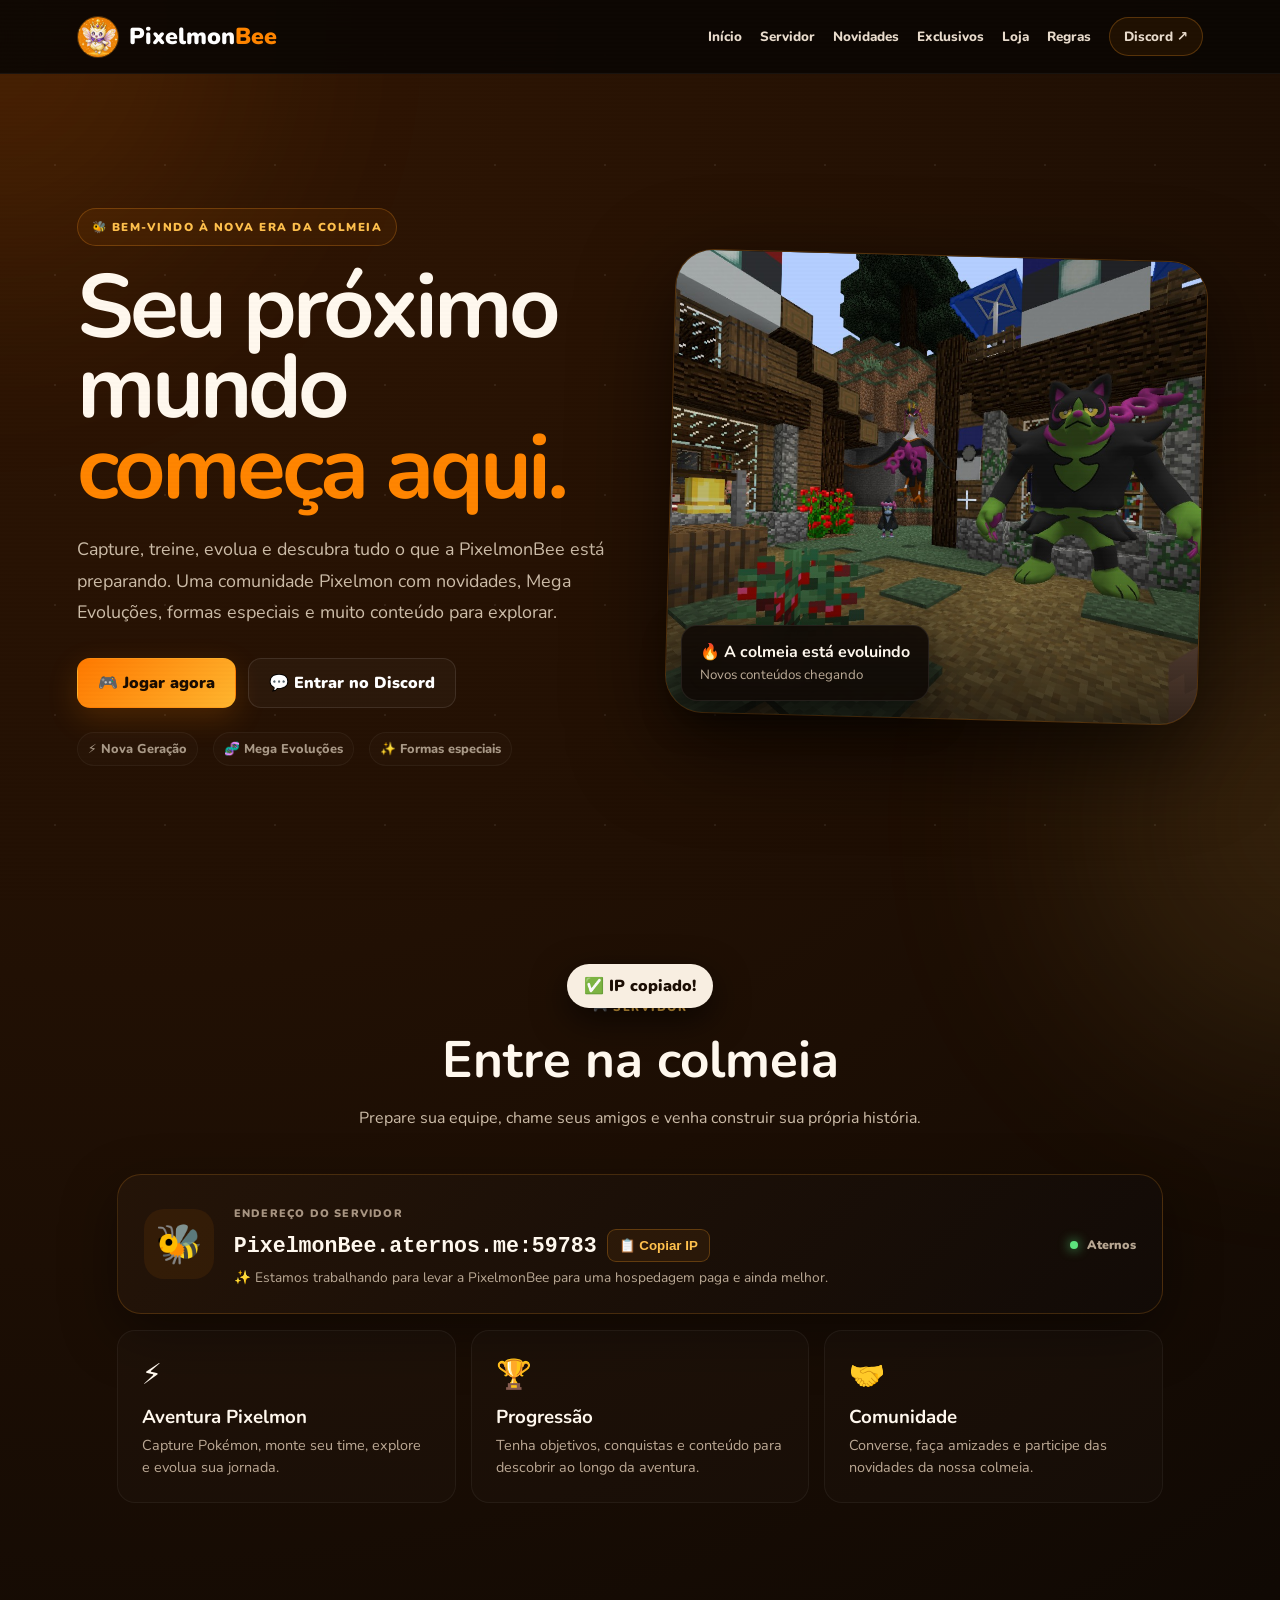
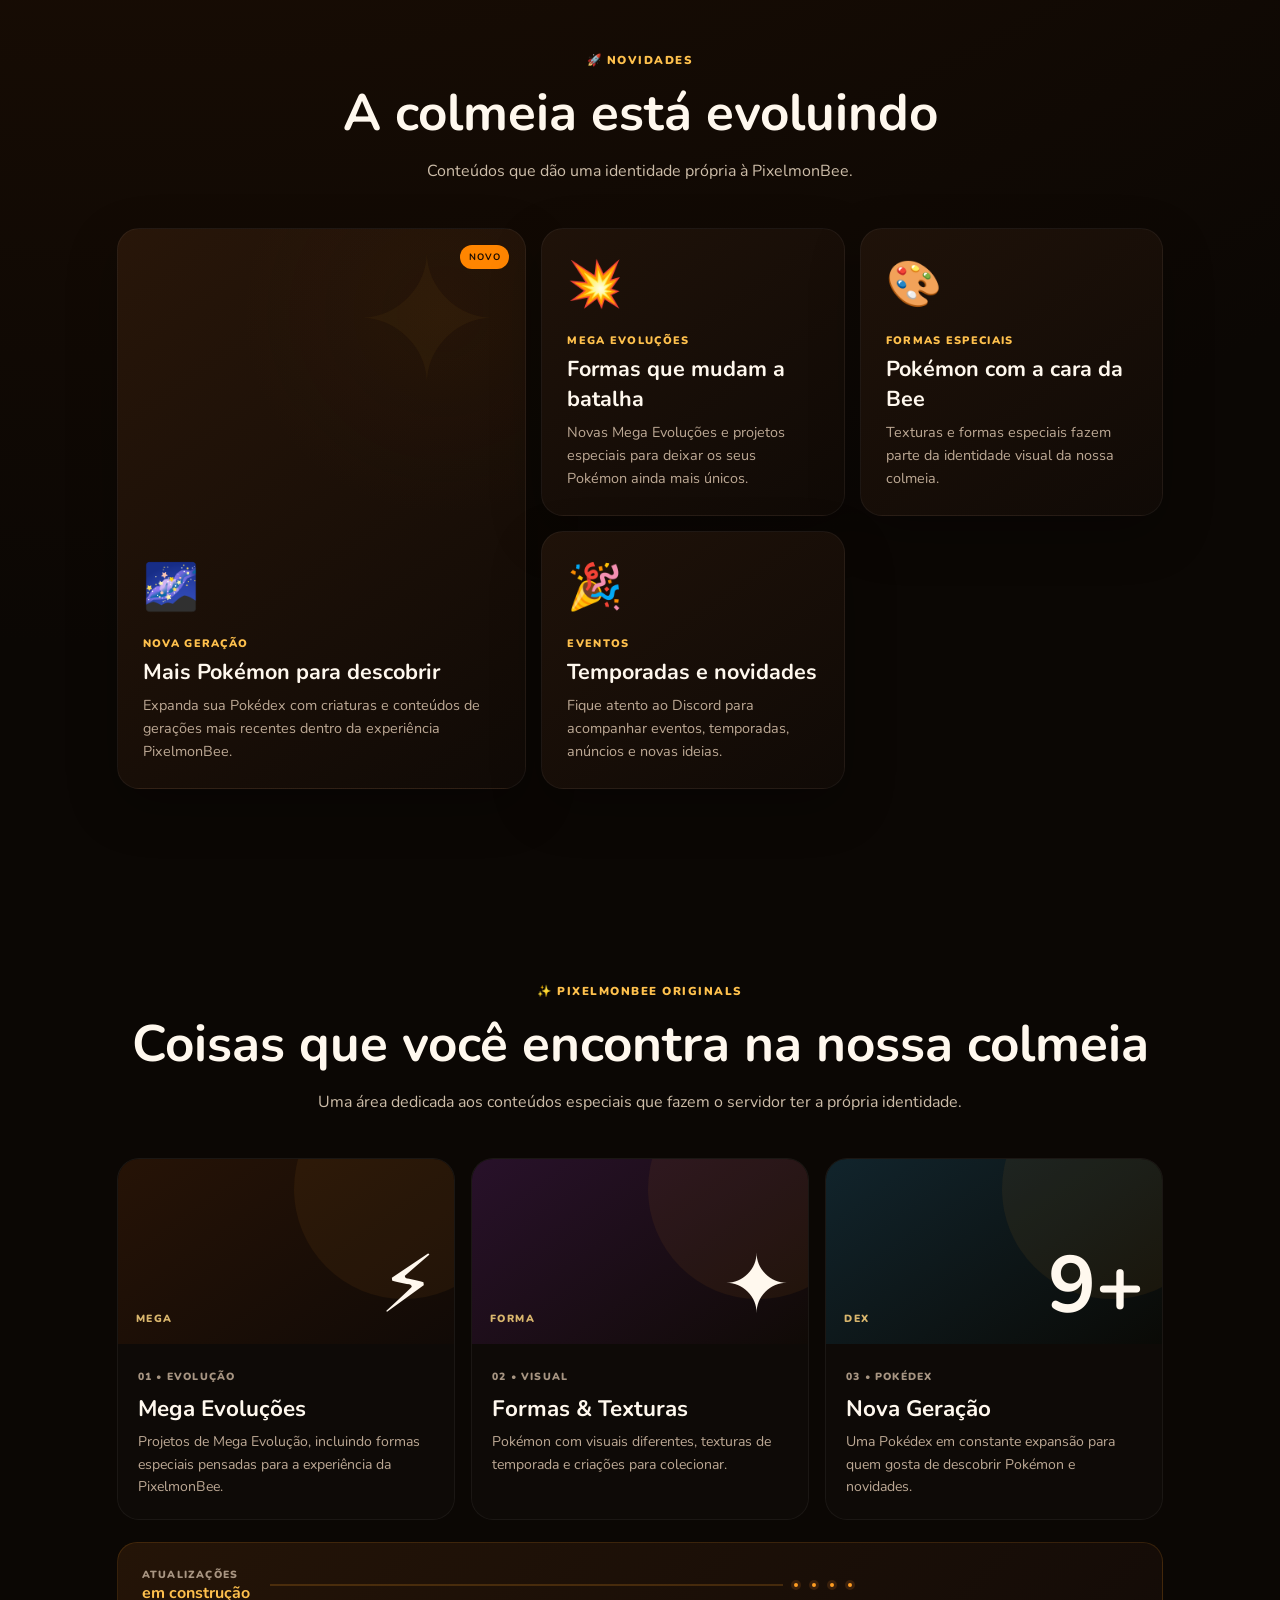
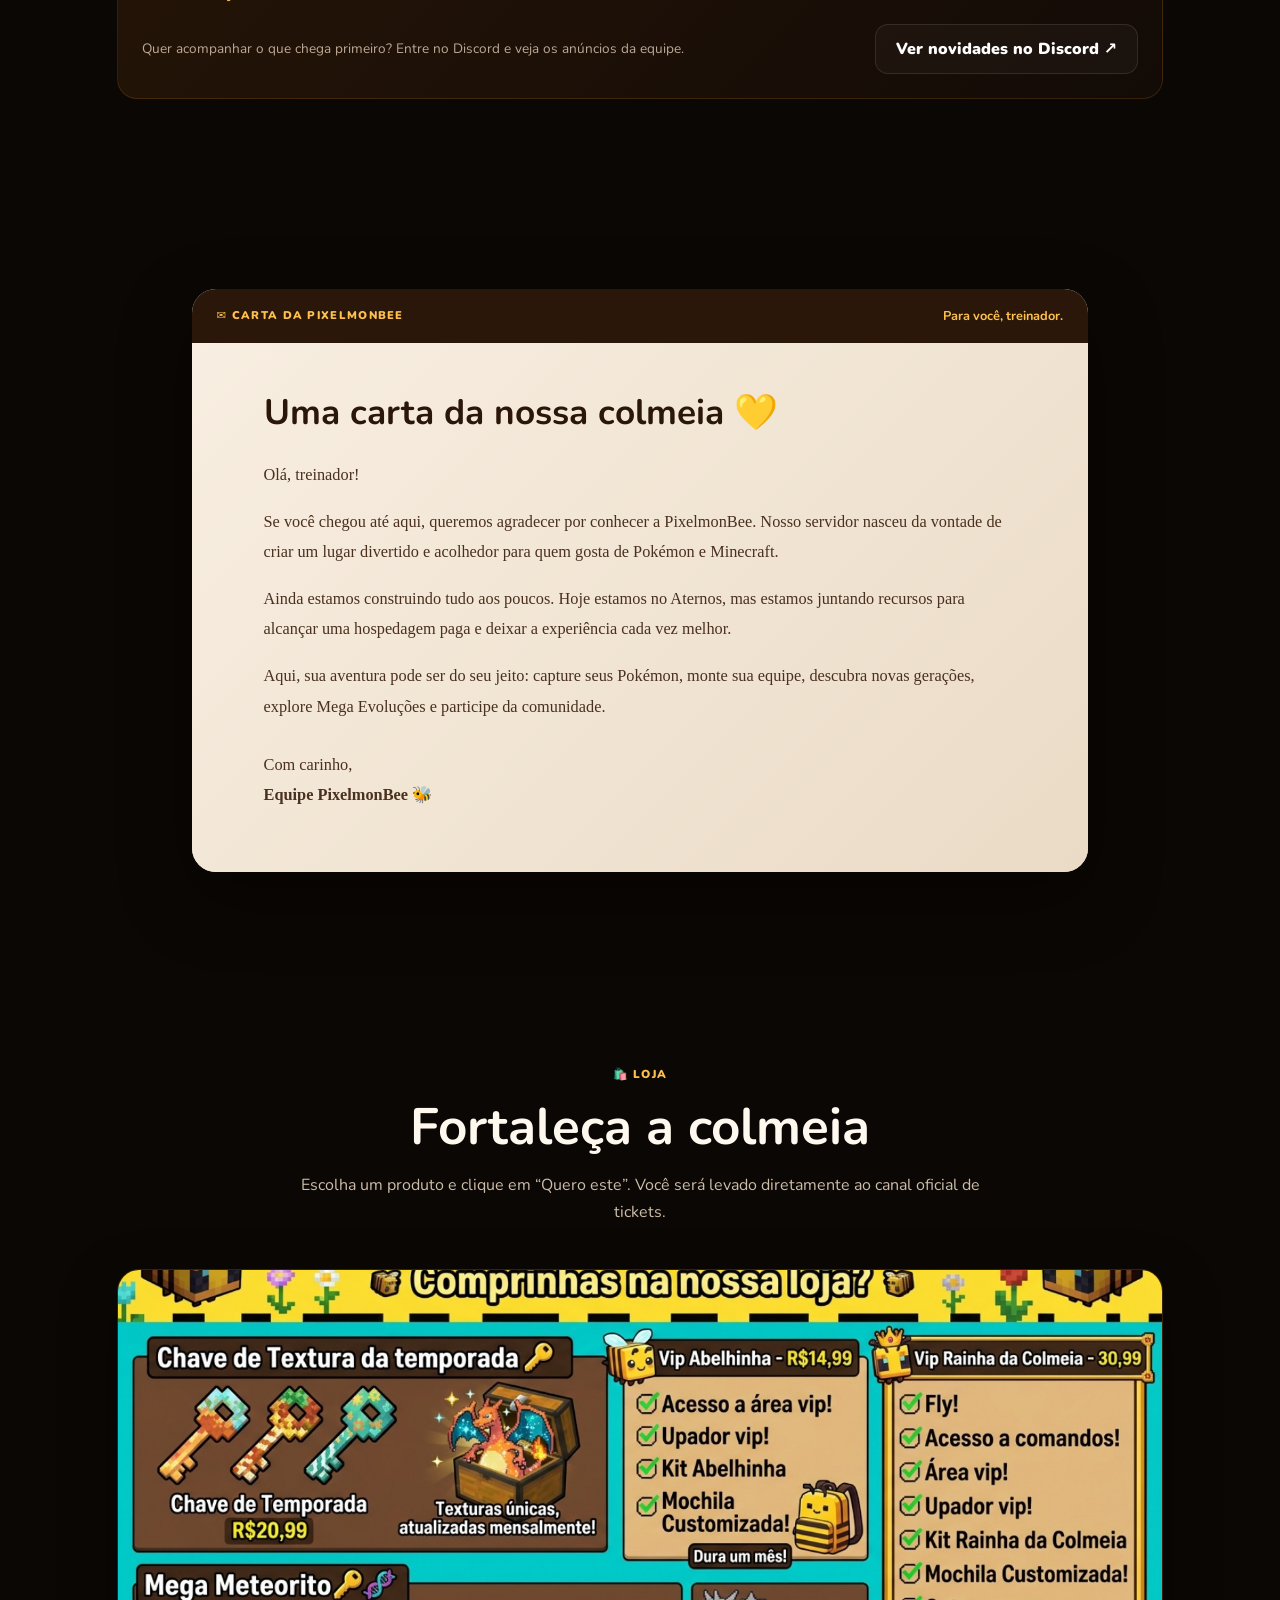
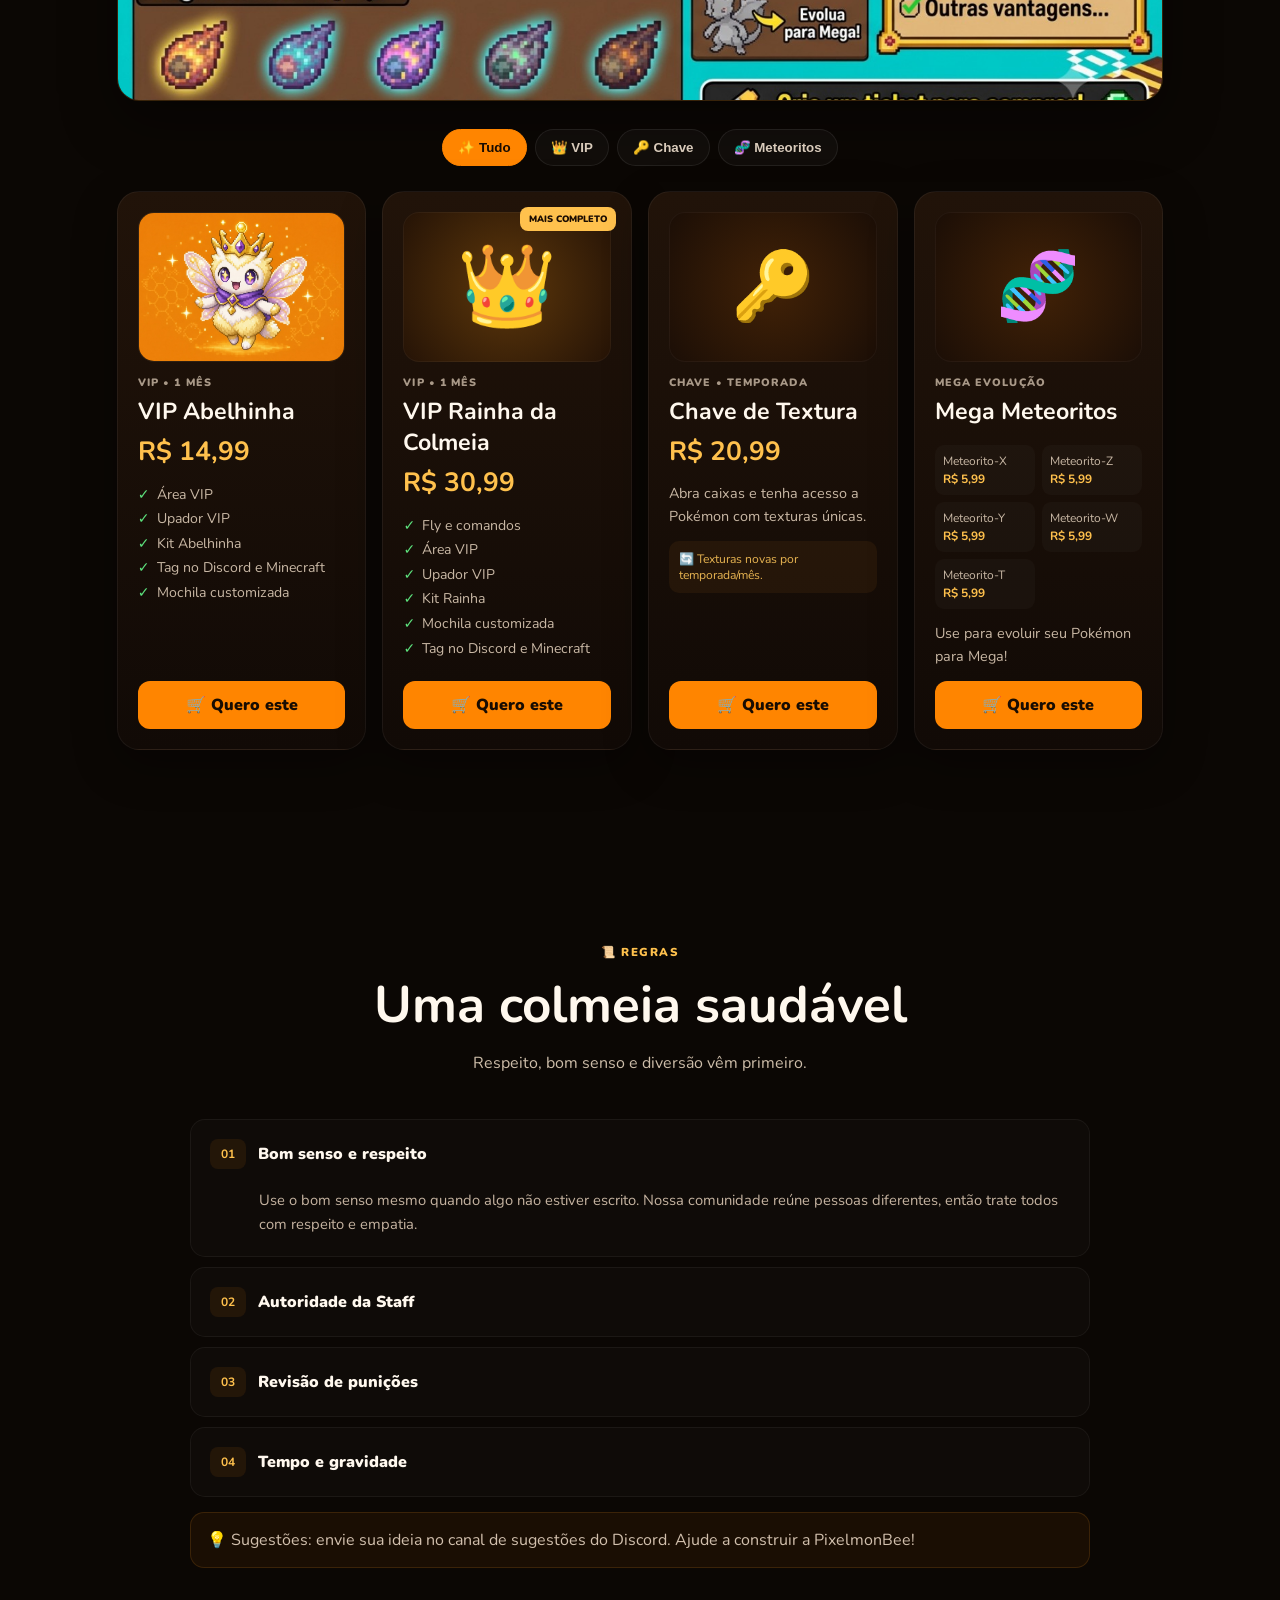
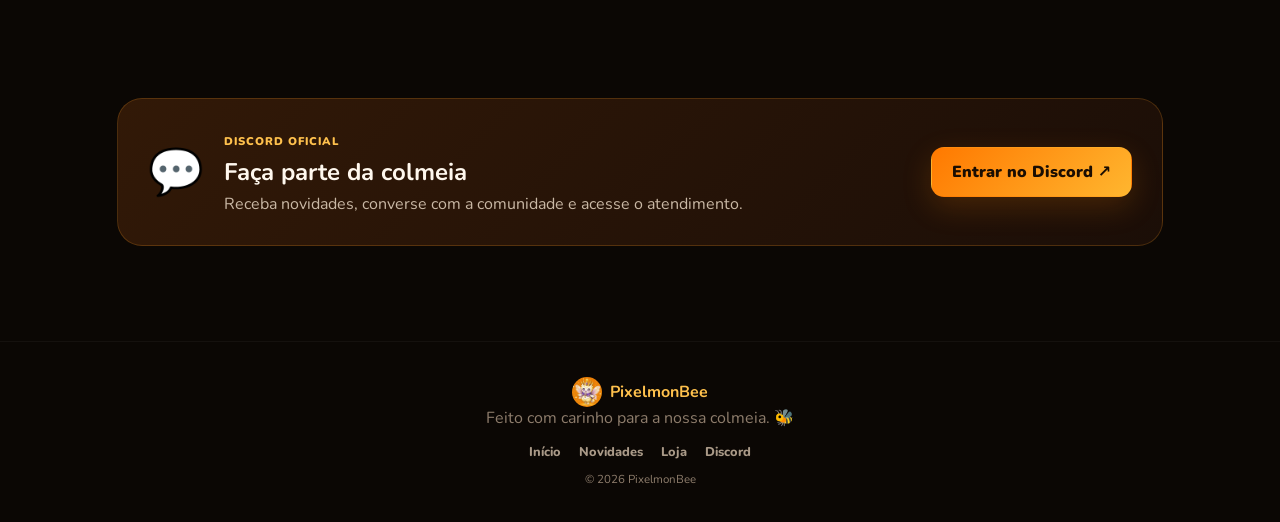
==== commit bd4f50fe: "Add files via upload" ====
--- a/index.html
+++ b/index.html
@@ -3,8 +3,9 @@
 <head>
   <meta charset="UTF-8">
   <meta name="viewport" content="width=device-width, initial-scale=1.0">
-  <meta name="description" content="PixelmonBee — sua colmeia Pixelmon. Entre no servidor, conheça a comunidade e apoie a evolução do projeto.">
-  <title>PixelmonBee • A sua colmeia Pixelmon</title>
+  <meta name="theme-color" content="#ff8500">
+  <meta name="description" content="PixelmonBee — uma colmeia Pixelmon com novas gerações, Mega Evoluções, formas especiais, comunidade e loja.">
+  <title>PixelmonBee • Sua aventura começa aqui</title>
   <link rel="preconnect" href="https://fonts.googleapis.com">
   <link rel="preconnect" href="https://fonts.gstatic.com" crossorigin>
   <link href="https://fonts.googleapis.com/css2?family=Nunito:wght@400;600;700;800;900&display=swap" rel="stylesheet">
@@ -14,43 +15,156 @@
   <div class="ambient ambient-a"></div><div class="ambient ambient-b"></div>
 
   <header class="navbar">
-    <a class="brand" href="#inicio"><img src="bee-mascot.jpg" alt="PixelmonBee" class="brand-img"><span>Pixelmon<span>Bee</span></span></a>
-    <button class="menu-btn" aria-label="Abrir menu">☰</button>
+    <a class="brand" href="#inicio" aria-label="PixelmonBee início">
+      <img src="bee-mascot.jpg" alt="Mascote PixelmonBee" class="brand-img">
+      <span>Pixelmon<span>Bee</span></span>
+    </a>
+    <button class="menu-btn" aria-label="Abrir menu" aria-expanded="false">☰</button>
     <nav class="nav-links">
-      <a href="#inicio">Início</a><a href="#servidor">Servidor</a><a href="#carta">Nossa história</a><a href="#loja">Loja</a><a href="#regras">Regras</a>
-      <a class="nav-discord" href="https://discord.gg/cNPRzcwyP" target="_blank" rel="noopener">Discord ↗</a>
+      <a href="#inicio">Início</a>
+      <a href="#servidor">Servidor</a>
+      <a href="#novidades">Novidades</a>
+      <a href="#exclusivos">Exclusivos</a>
+      <a href="#loja">Loja</a>
+      <a href="#regras">Regras</a>
+      <a class="nav-discord" href="https://discord.gg/A4HREpduk" target="_blank" rel="noopener">Discord ↗</a>
     </nav>
   </header>
 
   <main>
     <section id="inicio" class="hero">
       <div class="hero-copy reveal">
-        <div class="badge">🐝 BEM-VINDO À COLMEIA</div>
+        <div class="badge">🐝 BEM-VINDO À NOVA ERA DA COLMEIA</div>
         <h1>Seu próximo mundo<br><span>começa aqui.</span></h1>
-        <p>Capture, treine, evolua e faça parte da PixelmonBee. Uma comunidade feita para quem quer viver uma aventura Pixelmon do seu jeito.</p>
+        <p>Capture, treine, evolua e descubra tudo o que a PixelmonBee está preparando. Uma comunidade Pixelmon com novidades, Mega Evoluções, formas especiais e muito conteúdo para explorar.</p>
         <div class="hero-actions">
           <a href="#servidor" class="btn primary">🎮 Jogar agora</a>
-          <a href="https://discord.gg/cNPRzcwyP" target="_blank" rel="noopener" class="btn ghost">💬 Entrar no Discord</a>
-        </div>
-        <div class="hero-mini"><span>⚡ Pixelmon</span><span>🤝 Comunidade</span><span>👑 Vantagens</span></div>
-      </div>
+          <a href="https://discord.gg/A4HREpduk" target="_blank" rel="noopener" class="btn ghost">💬 Entrar no Discord</a>
+        </div>
+        <div class="hero-mini">
+          <span>⚡ Nova Geração</span><span>🧬 Mega Evoluções</span><span>✨ Formas especiais</span>
+        </div>
+      </div>
+
       <div class="hero-visual reveal">
-        <div class="hero-frame"><img src="bee-mascot.jpg" alt="Mascote da PixelmonBee"></div>
-        <div class="floating-card"><b>🐝 PixelmonBee</b><small>A sua nova colmeia</small></div>
+        <div class="hero-frame">
+          <img src="server-scene.png" alt="Cena do servidor PixelmonBee">
+          <div class="hero-overlay"></div>
+          <div class="scene-tag">🐝 PIXELMONBEE</div>
+        </div>
+        <div class="floating-card"><b>🔥 A colmeia está evoluindo</b><small>Novos conteúdos chegando</small></div>
       </div>
     </section>
 
     <section id="servidor" class="section">
-      <div class="section-heading reveal"><span>🎮 SERVIDOR</span><h2>Entre na colmeia</h2><p>Comece sua aventura agora. Enquanto juntamos recursos para uma host paga, nosso servidor está no Aternos.</p></div>
+      <div class="section-heading reveal">
+        <span>🎮 SERVIDOR</span>
+        <h2>Entre na colmeia</h2>
+        <p>Prepare sua equipe, chame seus amigos e venha construir sua própria história.</p>
+      </div>
+
       <div class="server-panel reveal">
         <div class="server-badge">🐝</div>
-        <div class="server-main"><small>ENDEREÇO DO SERVIDOR</small><div class="ip-line"><code id="server-ip">PixelmonBee.aternos.me:59783</code><button id="copy-ip">📋 Copiar IP</button></div><p>✨ Estamos trabalhando para levar a PixelmonBee para uma hospedagem paga e ainda melhor.</p></div>
+        <div class="server-main">
+          <small>ENDEREÇO DO SERVIDOR</small>
+          <div class="ip-line">
+            <code id="server-ip">PixelmonBee.aternos.me:59783</code>
+            <button id="copy-ip">📋 Copiar IP</button>
+          </div>
+          <p>✨ Estamos trabalhando para levar a PixelmonBee para uma hospedagem paga e ainda melhor.</p>
+        </div>
         <div class="status"><i></i> Aternos</div>
       </div>
+
       <div class="feature-grid">
-        <article class="feature reveal"><b>⚡</b><h3>Aventura Pixelmon</h3><p>Capture Pokémon, monte seu time e explore o servidor.</p></article>
-        <article class="feature reveal"><b>🏆</b><h3>Progressão</h3><p>Tenha objetivos, conquistas e muitas coisas para descobrir.</p></article>
-        <article class="feature reveal"><b>🤝</b><h3>Comunidade</h3><p>Converse, faça amizades e participe da nossa colmeia.</p></article>
+        <article class="feature reveal"><b>⚡</b><h3>Aventura Pixelmon</h3><p>Capture Pokémon, monte seu time, explore e evolua sua jornada.</p></article>
+        <article class="feature reveal"><b>🏆</b><h3>Progressão</h3><p>Tenha objetivos, conquistas e conteúdo para descobrir ao longo da aventura.</p></article>
+        <article class="feature reveal"><b>🤝</b><h3>Comunidade</h3><p>Converse, faça amizades e participe das novidades da nossa colmeia.</p></article>
+      </div>
+    </section>
+
+    <section id="novidades" class="section updates-section">
+      <div class="section-heading reveal">
+        <span>🚀 NOVIDADES</span>
+        <h2>A colmeia está evoluindo</h2>
+        <p>Conteúdos que dão uma identidade própria à PixelmonBee.</p>
+      </div>
+
+      <div class="update-grid">
+        <article class="update-card update-main reveal">
+          <div class="update-icon">🌌</div>
+          <div>
+            <span class="eyebrow">NOVA GERAÇÃO</span>
+            <h3>Mais Pokémon para descobrir</h3>
+            <p>Expanda sua Pokédex com criaturas e conteúdos de gerações mais recentes dentro da experiência PixelmonBee.</p>
+          </div>
+          <b class="new-pill">NOVO</b>
+        </article>
+
+        <article class="update-card reveal">
+          <div class="update-icon">💥</div>
+          <span class="eyebrow">MEGA EVOLUÇÕES</span>
+          <h3>Formas que mudam a batalha</h3>
+          <p>Novas Mega Evoluções e projetos especiais para deixar os seus Pokémon ainda mais únicos.</p>
+        </article>
+
+        <article class="update-card reveal">
+          <div class="update-icon">🎨</div>
+          <span class="eyebrow">FORMAS ESPECIAIS</span>
+          <h3>Pokémon com a cara da Bee</h3>
+          <p>Texturas e formas especiais fazem parte da identidade visual da nossa colmeia.</p>
+        </article>
+
+        <article class="update-card reveal">
+          <div class="update-icon">🎉</div>
+          <span class="eyebrow">EVENTOS</span>
+          <h3>Temporadas e novidades</h3>
+          <p>Fique atento ao Discord para acompanhar eventos, temporadas, anúncios e novas ideias.</p>
+        </article>
+      </div>
+    </section>
+
+    <section id="exclusivos" class="section exclusive-section">
+      <div class="section-heading reveal">
+        <span>✨ PIXELMONBEE ORIGINALS</span>
+        <h2>Coisas que você encontra na nossa colmeia</h2>
+        <p>Uma área dedicada aos conteúdos especiais que fazem o servidor ter a própria identidade.</p>
+      </div>
+
+      <div class="exclusive-grid">
+        <article class="exclusive-card reveal">
+          <div class="exclusive-art art-mega"><span>MEGA</span><b>⚡</b></div>
+          <div class="exclusive-copy">
+            <span>01 • EVOLUÇÃO</span>
+            <h3>Mega Evoluções</h3>
+            <p>Projetos de Mega Evolução, incluindo formas especiais pensadas para a experiência da PixelmonBee.</p>
+          </div>
+        </article>
+
+        <article class="exclusive-card reveal">
+          <div class="exclusive-art art-anime"><span>FORMA</span><b>✦</b></div>
+          <div class="exclusive-copy">
+            <span>02 • VISUAL</span>
+            <h3>Formas & Texturas</h3>
+            <p>Pokémon com visuais diferentes, texturas de temporada e criações para colecionar.</p>
+          </div>
+        </article>
+
+        <article class="exclusive-card reveal">
+          <div class="exclusive-art art-gen"><span>DEX</span><b>9+</b></div>
+          <div class="exclusive-copy">
+            <span>03 • POKÉDEX</span>
+            <h3>Nova Geração</h3>
+            <p>Uma Pokédex em constante expansão para quem gosta de descobrir Pokémon e novidades.</p>
+          </div>
+        </article>
+      </div>
+
+      <div class="roadmap reveal">
+        <div><span>ATUALIZAÇÕES</span><b>em construção</b></div>
+        <div class="road-line"><i></i><i></i><i></i><i></i></div>
+        <p>Quer acompanhar o que chega primeiro? Entre no Discord e veja os anúncios da equipe.</p>
+        <a class="btn ghost" href="https://discord.gg/A4HREpduk" target="_blank" rel="noopener">Ver novidades no Discord ↗</a>
       </div>
     </section>
 
@@ -60,24 +174,63 @@
         <div class="letter-body">
           <h2>Uma carta da nossa colmeia 💛</h2>
           <p>Olá, treinador!</p>
-          <p>Se você chegou até aqui, queremos agradecer por conhecer a PixelmonBee. Nosso servidor nasceu da vontade de criar um lugar simples, divertido e acolhedor para quem gosta de Pokémon e Minecraft.</p>
-          <p>Ainda estamos construindo tudo aos poucos. Hoje estamos no Aternos, mas estamos juntando recursos para alcançar uma hospedagem paga e deixar a experiência cada vez melhor. Cada pessoa que entra, joga, sugere uma ideia ou apoia o projeto ajuda a nossa colmeia a crescer.</p>
-          <p>Aqui, sua aventura pode ser do seu jeito: capture seus Pokémon, monte sua equipe, participe da comunidade e faça parte da história que estamos construindo juntos.</p>
+          <p>Se você chegou até aqui, queremos agradecer por conhecer a PixelmonBee. Nosso servidor nasceu da vontade de criar um lugar divertido e acolhedor para quem gosta de Pokémon e Minecraft.</p>
+          <p>Ainda estamos construindo tudo aos poucos. Hoje estamos no Aternos, mas estamos juntando recursos para alcançar uma hospedagem paga e deixar a experiência cada vez melhor.</p>
+          <p>Aqui, sua aventura pode ser do seu jeito: capture seus Pokémon, monte sua equipe, descubra novas gerações, explore Mega Evoluções e participe da comunidade.</p>
           <p class="signature">Com carinho,<br><strong>Equipe PixelmonBee 🐝</strong></p>
         </div>
       </div>
     </section>
 
     <section id="loja" class="section shop-section">
-      <div class="section-heading reveal"><span>🛍️ LOJA</span><h2>Fortaleça a colmeia</h2><p>Escolha uma vantagem e, ao clicar em “Quero este”, você irá para uma tela de ticket com o produto selecionado.</p></div>
+      <div class="section-heading reveal">
+        <span>🛍️ LOJA</span>
+        <h2>Fortaleça a colmeia</h2>
+        <p>Escolha um produto e clique em “Quero este”. Você será levado diretamente ao canal oficial de tickets.</p>
+      </div>
+
       <div class="store-banner reveal"><img src="loja-banner.png" alt="Loja PixelmonBee — VIPs, chaves e meteoritos"></div>
-      <div class="shop-nav reveal"><button class="tab active" data-filter="all">✨ Tudo</button><button class="tab" data-filter="vip">👑 VIP</button><button class="tab" data-filter="key">🔑 Chave</button><button class="tab" data-filter="meteor">🧬 Meteoritos</button></div>
+      <div class="shop-nav reveal">
+        <button class="tab active" data-filter="all">✨ Tudo</button>
+        <button class="tab" data-filter="vip">👑 VIP</button>
+        <button class="tab" data-filter="key">🔑 Chave</button>
+        <button class="tab" data-filter="meteor">🧬 Meteoritos</button>
+      </div>
 
       <div class="products">
-        <article class="product reveal" data-category="vip"><div class="product-art bee-art"><img src="bee-mascot.jpg" alt="Abelhinha"></div><small>VIP • 1 MÊS</small><h3>VIP Abelhinha</h3><strong class="price">R$ 14,99</strong><ul><li>Área VIP</li><li>Upador VIP</li><li>Kit Abelhinha</li><li>Tag no Discord e Minecraft</li><li>Mochila customizada</li></ul><a class="buy-btn" href="ticket.html?item=VIP%20Abelhinha%20%7C%20R%24%2014%2C99">🛒 Quero este</a></article>
-        <article class="product featured reveal" data-category="vip"><em>MAIS COMPLETO</em><div class="product-art crown-art">👑</div><small>VIP • 1 MÊS</small><h3>VIP Rainha da Colmeia</h3><strong class="price">R$ 30,99</strong><ul><li>Fly e comandos</li><li>Área VIP</li><li>Upador VIP</li><li>Kit Rainha</li><li>Mochila customizada</li><li>Tag no Discord e Minecraft</li></ul><a class="buy-btn" href="ticket.html?item=VIP%20Rainha%20da%20Colmeia%20%7C%20R%24%2030%2C99">🛒 Quero este</a></article>
-        <article class="product reveal" data-category="key"><div class="product-art key-art">🔑</div><small>CHAVE • TEMPORADA</small><h3>Chave de Textura</h3><strong class="price">R$ 20,99</strong><p>Abra caixas e tenha acesso a Pokémon com texturas únicas.</p><div class="note">🔄 Texturas novas por temporada/mês.</div><a class="buy-btn" href="ticket.html?item=Chave%20de%20Textura%20%7C%20R%24%2020%2C99">🛒 Quero este</a></article>
-        <article class="product meteor-card reveal" data-category="meteor"><div class="product-art meteor-art">🧬</div><small>MEGA EVOLUÇÃO</small><h3>Mega Meteoritos</h3><div class="meteor-list"><span>Meteorito-X <b>R$ 5,99</b></span><span>Meteorito-Z <b>R$ 5,99</b></span><span>Meteorito-Y <b>R$ 5,99</b></span><span>Meteorito-W <b>R$ 5,99</b></span><span>Meteorito-T <b>R$ 5,99</b></span></div><p>Use para evoluir seu Pokémon para Mega!</p><a class="buy-btn" href="ticket.html?item=Mega%20Meteorito%20%7C%20R%24%205%2C99%20%7C%20Escolher%20X%2C%20Z%2C%20Y%2C%20W%20ou%20T">🛒 Quero este</a></article>
+        <article class="product reveal" data-category="vip">
+          <div class="product-art bee-art"><img src="bee-mascot.jpg" alt="Abelhinha"></div>
+          <small>VIP • 1 MÊS</small><h3>VIP Abelhinha</h3><strong class="price">R$ 14,99</strong>
+          <ul><li>Área VIP</li><li>Upador VIP</li><li>Kit Abelhinha</li><li>Tag no Discord e Minecraft</li><li>Mochila customizada</li></ul>
+          <a class="buy-btn" href="ticket.html?item=VIP%20Abelhinha%20%7C%20R%24%2014%2C99">🛒 Quero este</a>
+        </article>
+
+        <article class="product featured reveal" data-category="vip">
+          <em>MAIS COMPLETO</em><div class="product-art crown-art">👑</div>
+          <small>VIP • 1 MÊS</small><h3>VIP Rainha da Colmeia</h3><strong class="price">R$ 30,99</strong>
+          <ul><li>Fly e comandos</li><li>Área VIP</li><li>Upador VIP</li><li>Kit Rainha</li><li>Mochila customizada</li><li>Tag no Discord e Minecraft</li></ul>
+          <a class="buy-btn" href="ticket.html?item=VIP%20Rainha%20da%20Colmeia%20%7C%20R%24%2030%2C99">🛒 Quero este</a>
+        </article>
+
+        <article class="product reveal" data-category="key">
+          <div class="product-art key-art">🔑</div>
+          <small>CHAVE • TEMPORADA</small><h3>Chave de Textura</h3><strong class="price">R$ 20,99</strong>
+          <p>Abra caixas e tenha acesso a Pokémon com texturas únicas.</p>
+          <div class="note">🔄 Texturas novas por temporada/mês.</div>
+          <a class="buy-btn" href="ticket.html?item=Chave%20de%20Textura%20%7C%20R%24%2020%2C99">🛒 Quero este</a>
+        </article>
+
+        <article class="product meteor-card reveal" data-category="meteor">
+          <div class="product-art meteor-art">🧬</div>
+          <small>MEGA EVOLUÇÃO</small><h3>Mega Meteoritos</h3>
+          <div class="meteor-list">
+            <span>Meteorito-X <b>R$ 5,99</b></span><span>Meteorito-Z <b>R$ 5,99</b></span>
+            <span>Meteorito-Y <b>R$ 5,99</b></span><span>Meteorito-W <b>R$ 5,99</b></span>
+            <span>Meteorito-T <b>R$ 5,99</b></span>
+          </div>
+          <p>Use para evoluir seu Pokémon para Mega!</p>
+          <a class="buy-btn" href="ticket.html?item=Mega%20Meteorito%20%7C%20R%24%205%2C99%20%7C%20Escolher%20X%2C%20Z%2C%20Y%2C%20W%20ou%20T">🛒 Quero este</a>
+        </article>
       </div>
     </section>
 
@@ -93,12 +246,23 @@
     </section>
 
     <section class="section discord-section">
-      <div class="discord-card reveal"><div class="discord-icon">💬</div><div><span>DISCORD</span><h2>Faça parte da colmeia</h2><p>Entre no Discord para conversar, receber novidades e abrir seu ticket.</p></div><a class="btn primary" href="https://discord.gg/cNPRzcwyP" target="_blank" rel="noopener">Entrar no Discord ↗</a></div>
+      <div class="discord-card reveal">
+        <div class="discord-icon">💬</div>
+        <div><span>DISCORD OFICIAL</span><h2>Faça parte da colmeia</h2><p>Receba novidades, converse com a comunidade e acesse o atendimento.</p></div>
+        <a class="btn primary" href="https://discord.gg/A4HREpduk" target="_blank" rel="noopener">Entrar no Discord ↗</a>
+      </div>
     </section>
   </main>
 
-  <footer><div class="footer-brand"><img src="bee-mascot.jpg" alt=""> <b>PixelmonBee</b></div><p>Feito com carinho para a nossa colmeia. 🐝</p><p class="copyright">© <span id="year"></span> PixelmonBee</p></footer>
+  <footer>
+    <div class="footer-brand"><img src="bee-mascot.jpg" alt=""><b>PixelmonBee</b></div>
+    <p>Feito com carinho para a nossa colmeia. 🐝</p>
+    <div class="footer-links"><a href="#inicio">Início</a><a href="#novidades">Novidades</a><a href="#loja">Loja</a><a href="https://discord.gg/A4HREpduk" target="_blank" rel="noopener">Discord</a></div>
+    <p class="copyright">© <span id="year"></span> PixelmonBee</p>
+  </footer>
+
   <div class="toast" id="toast">✅ IP copiado!</div>
+  <button class="to-top" id="to-top" aria-label="Voltar ao topo">↑</button>
   <script src="script.js"></script>
 </body>
 </html>
--- a/style.css
+++ b/style.css
@@ -1,4 +1,34 @@
-*{box-sizing:border-box;margin:0;padding:0}html{scroll-behavior:smooth}:root{--orange:#ff8500;--gold:#ffc14d;--bg:#0b0704;--panel:#171008;--panel2:#241509;--text:#fff8ee;--muted:#cdbda9;--line:#ff9d2230}body{font-family:'Nunito',system-ui,sans-serif;background:radial-gradient(circle at 10% 0%,#321704 0,#0b0704 32%),#0b0704;color:var(--text);overflow-x:hidden}body:before{content:"";position:fixed;inset:0;pointer-events:none;opacity:.08;background-image:radial-gradient(circle,#fff 1px,transparent 1px);background-size:110px 110px;z-index:-2}.ambient{position:fixed;width:480px;height:480px;border-radius:50%;filter:blur(120px);opacity:.12;pointer-events:none;z-index:-1}.ambient-a{background:#ff7900;left:-250px;top:-200px}.ambient-b{background:#ffc14d;right:-280px;bottom:-160px}.navbar{height:74px;position:sticky;top:0;z-index:50;display:flex;align-items:center;justify-content:space-between;padding:0 6%;background:#0b0704e8;backdrop-filter:blur(18px);border-bottom:1px solid #ffffff0c}.brand{display:flex;align-items:center;gap:10px;text-decoration:none;color:#fff;font-size:1.45rem;font-weight:900}.brand>span>span{color:var(--orange)}.brand-img{width:42px;height:42px;border-radius:50%;object-fit:cover;border:1px solid #ff9d2244}.nav-links{display:flex;align-items:center;gap:22px}.nav-links a{color:#e9dccd;text-decoration:none;font-weight:800;font-size:.9rem}.nav-links a:hover{color:var(--gold)}.nav-discord{padding:9px 14px;border-radius:999px;background:#ff850015;border:1px solid #ff9d2240}.menu-btn{display:none;background:none;border:0;color:#fff;font-size:1.9rem}.hero{min-height:calc(100vh - 74px);max-width:1280px;margin:auto;padding:90px 6%;display:grid;grid-template-columns:1.05fr .95fr;gap:60px;align-items:center}.badge,.section-heading>span,.ticket-label{display:inline-block;color:var(--gold);font-size:.72rem;font-weight:900;letter-spacing:1.5px}.badge{padding:10px 14px;border-radius:999px;background:#ff850012;border:1px solid #ff9d2240;margin-bottom:22px}.hero h1{font-size:clamp(3.3rem,7vw,6.3rem);line-height:.9;letter-spacing:-4px;margin-bottom:25px}.hero h1 span{color:var(--orange)}.hero-copy>p{max-width:620px;color:var(--muted);font-size:1.12rem;line-height:1.75}.hero-actions{display:flex;gap:12px;margin-top:30px}.btn{display:inline-flex;align-items:center;justify-content:center;text-decoration:none;border-radius:13px;padding:13px 20px;font-weight:900;border:1px solid transparent;transition:.2s;cursor:pointer}.btn.primary{background:linear-gradient(135deg,#ff7900,#ffb62f);color:#1a0d02;box-shadow:0 10px 30px #ff85002e}.btn.primary:hover{transform:translateY(-3px);filter:brightness(1.06)}.btn.ghost{background:#ffffff08;border-color:#ffffff1a;color:#fff}.btn.ghost:hover{background:#ffffff12}.hero-mini{display:flex;gap:15px;flex-wrap:wrap;margin-top:24px;color:#aa9a88;font-size:.8rem;font-weight:800}.hero-visual{position:relative;display:flex;justify-content:center}.hero-frame{width:min(100%,500px);aspect-ratio:1/1;border-radius:38px;overflow:hidden;border:1px solid #ff9d2245;box-shadow:0 30px 90px #0009;transform:rotate(2deg)}.hero-frame img{width:100%;height:100%;object-fit:cover}.floating-card{position:absolute;bottom:20px;left:5%;padding:15px 18px;border:1px solid #ffffff14;background:#110a06e8;backdrop-filter:blur(14px);border-radius:16px;box-shadow:0 15px 35px #0008}.floating-card b{display:block}.floating-card small{color:#bfae9a}.section{max-width:1200px;margin:auto;padding:95px 6%}.section-heading{text-align:center;margin-bottom:42px}.section-heading h2{font-size:clamp(2.2rem,4vw,3.4rem);margin:8px 0 10px}.section-heading p{max-width:700px;margin:auto;color:var(--muted);line-height:1.7}.server-panel{display:flex;align-items:center;gap:20px;padding:26px;border-radius:24px;background:linear-gradient(135deg,#241408,#120b07);border:1px solid var(--line);box-shadow:0 20px 55px #0006}.server-badge{width:70px;height:70px;display:grid;place-items:center;border-radius:20px;background:#ff850014;font-size:2.4rem}.server-main{flex:1}.server-main small,.selected small{font-size:.68rem;color:#a89582;font-weight:900;letter-spacing:1.2px}.ip-line{display:flex;gap:10px;align-items:center;margin:6px 0}.ip-line code{font-size:clamp(1rem,2.5vw,1.35rem);font-weight:900;word-break:break-word}.ip-line button{border:1px solid #ff9d2244;background:#ff9d2212;color:var(--gold);border-radius:9px;padding:8px 11px;font-weight:900;white-space:nowrap;cursor:pointer}.server-main p{color:#bbaa96;font-size:.86rem}.status{font-size:.78rem;font-weight:900;color:#b8a793}.status i{display:inline-block;width:8px;height:8px;background:#58df7a;border-radius:50%;margin-right:5px;box-shadow:0 0 12px #58df7a}.feature-grid{display:grid;grid-template-columns:repeat(3,1fr);gap:15px;margin-top:16px}.feature{padding:24px;border:1px solid #ffffff0d;border-radius:18px;background:#ffffff04}.feature>b{font-size:1.8rem}.feature h3{margin:10px 0 5px}.feature p{color:#bca995;line-height:1.5;font-size:.9rem}.letter-section{max-width:1050px}.letter-wrap{background:#f5eadb;color:#2a170a;border-radius:24px;overflow:hidden;box-shadow:0 25px 70px #0007;transform:rotate(-.4deg)}.letter-top{display:flex;justify-content:space-between;gap:15px;align-items:center;padding:18px 25px;background:#2a170a;color:#ffc14d}.letter-top span{font-size:.7rem;font-weight:900;letter-spacing:1.3px}.letter-top b{font-size:.8rem}.letter-body{padding:45px 8%;background:linear-gradient(135deg,#f8eee1,#eadbc6)}.letter-body h2{font-size:2.2rem;margin-bottom:24px}.letter-body p{font-family:Georgia,serif;font-size:1.02rem;line-height:1.85;margin:0 0 17px;color:#4a301f}.letter-body .signature{margin-top:28px}.store-banner{border:1px solid var(--line);border-radius:22px;overflow:hidden;box-shadow:0 20px 55px #0006;margin-bottom:28px}.store-banner img{width:100%;display:block;max-height:430px;object-fit:cover}.shop-nav{display:flex;justify-content:center;gap:8px;flex-wrap:wrap;margin-bottom:25px}.tab{border:1px solid #ffffff14;background:#ffffff07;color:#d9cbbb;border-radius:999px;padding:10px 15px;font-weight:900;cursor:pointer}.tab.active{background:var(--orange);border-color:var(--orange);color:#180c02}.products{display:grid;grid-template-columns:repeat(4,1fr);gap:16px}.product{position:relative;display:flex;flex-direction:column;min-height:510px;padding:20px;border-radius:22px;background:linear-gradient(180deg,#211309,#110a06);border:1px solid #ffffff0e;box-shadow:0 15px 45px #0005;transition:.25s}.product:hover{transform:translateY(-5px);border-color:#ff9d2245}.product.hidden{display:none}.product>small{color:#a99988;font-size:.67rem;font-weight:900;letter-spacing:1.1px;margin-top:13px}.product h3{font-size:1.45rem;margin:6px 0}.price{color:var(--gold);font-size:1.65rem}.product ul{list-style:none;color:#c9b8a5;line-height:1.75;font-size:.88rem;margin:14px 0 18px}.product li:before{content:'✓';color:#5de27d;font-weight:900;margin-right:7px}.product p{color:#c9b8a5;line-height:1.6;font-size:.9rem;margin:13px 0}.product-art{height:150px;border-radius:16px;overflow:hidden;display:grid;place-items:center;background:#ff85000d;border:1px solid #ffffff0a}.product-art img{width:100%;height:100%;object-fit:cover}.crown-art{font-size:5rem;background:radial-gradient(circle,#5e380b,#251306)}.key-art,.meteor-art{font-size:4.2rem;background:radial-gradient(circle,#422207,#1b0e06)}.product>em{position:absolute;top:15px;right:15px;background:var(--gold);color:#1a0c02;padding:6px 9px;border-radius:8px;font-size:.58rem;font-weight:900;font-style:normal}.buy-btn{margin-top:auto;text-align:center;text-decoration:none;border-radius:12px;padding:13px;background:var(--orange);color:#180c02;font-weight:900;transition:.2s}.buy-btn:hover{filter:brightness(1.08);transform:translateY(-2px)}.note{padding:10px;border-radius:10px;background:#ff9d2210;color:#e6b351;font-size:.76rem}.meteor-list{display:grid;grid-template-columns:1fr 1fr;gap:7px;margin-top:12px}.meteor-list span{padding:8px;background:#ffffff06;border-radius:9px;color:#c9b8a5;font-size:.75rem}.meteor-list b{display:block;color:var(--gold);margin-top:2px}.rules{display:grid;gap:10px;max-width:900px;margin:auto}.rule{background:#ffffff05;border:1px solid #ffffff0d;border-radius:15px;overflow:hidden}.rule summary{cursor:pointer;list-style:none;padding:19px;display:flex;gap:12px;align-items:center;font-weight:900}.rule summary::-webkit-details-marker{display:none}.rule summary b{display:grid;place-items:center;width:36px;height:30px;border-radius:8px;background:#ff850015;color:var(--gold);font-size:.75rem}.rule p{padding:0 20px 20px 68px;color:#c6b4a1;line-height:1.65;font-size:.92rem}.suggestion{max-width:900px;margin:15px auto 0;padding:16px;border-radius:14px;background:#ff850010;border:1px solid #ff9d2225;color:#d2c0ad}.discord-section{padding-top:35px}.discord-card{display:flex;align-items:center;gap:20px;padding:30px;border-radius:25px;background:linear-gradient(135deg,#321907,#1b0e07);border:1px solid #ff9d2235}.discord-icon{font-size:2.8rem}.discord-card>div:nth-child(2){flex:1}.discord-card span{font-size:.7rem;color:var(--gold);font-weight:900;letter-spacing:1px}.discord-card h2{margin:5px 0}.discord-card p{color:#c9b8a5}.discord-card .btn{white-space:nowrap}footer{text-align:center;border-top:1px solid #ffffff0b;padding:35px 6%;color:#8e7d6c}.footer-brand{display:flex;justify-content:center;align-items:center;gap:8px;color:#fff}.footer-brand img{width:30px;height:30px;border-radius:50%;object-fit:cover}.footer-brand b{color:var(--gold)}.copyright{font-size:.72rem;margin-top:10px}.toast{position:fixed;left:50%;bottom:22px;transform:translate(-50%,130px);background:#f8eee1;color:#1c0e04;padding:11px 17px;border-radius:999px;font-weight:900;z-index:100;transition:.25s;box-shadow:0 12px 35px #0009}.toast.show{transform:translate(-50%,0)}.reveal{opacity:0;transform:translateY(22px);transition:.65s}.reveal.visible{opacity:1;transform:none}.ticket-main{min-height:100vh;display:grid;place-items:center;padding:30px 18px}.ticket-card{width:min(650px,100%);text-align:center;padding:35px;border:1px solid #ff9d2240;border-radius:28px;background:linear-gradient(180deg,#241509,#100a06);box-shadow:0 25px 80px #0009}.back{display:block;text-align:left;color:#c8b6a2;text-decoration:none;margin-bottom:20px}.ticket-logo img{width:85px;height:85px;object-fit:cover;border-radius:24px;border:1px solid #ff9d2244}.ticket-label{margin-top:20px}.ticket-card h1{font-size:clamp(2.1rem,7vw,3.5rem);line-height:1;margin:10px 0 15px}.ticket-card>p{color:#cbb9a6;line-height:1.65}.selected{text-align:left;margin:22px 0;padding:16px;border:1px solid #ff9d2230;border-radius:14px;background:#ff85000b}.selected strong{display:block;color:var(--gold);font-size:1.08rem;margin-top:5px}.big{width:100%;margin-top:9px;padding:14px}.ticket-help{text-align:left;margin-top:22px;padding:17px;border-radius:14px;background:#ffffff06;color:#cbb9a6;line-height:1.7;font-size:.9rem}.ticket-help b{color:#fff}.tiny{font-size:.75rem!important;color:#877766!important;margin-top:16px}
-@media(max-width:1000px){.products{grid-template-columns:repeat(2,1fr)}.hero{gap:35px}}
-@media(max-width:760px){.navbar{height:64px;padding:0 5%}.menu-btn{display:block}.nav-links{display:none;position:absolute;top:64px;left:0;right:0;flex-direction:column;align-items:stretch;gap:3px;padding:12px 5%;background:#0d0805fa;backdrop-filter:blur(18px);border-bottom:1px solid #ffffff0c}.nav-links.open{display:flex}.nav-links a{padding:11px}.hero{grid-template-columns:1fr;text-align:center;padding:65px 6% 75px}.hero h1{letter-spacing:-2px}.hero-actions{justify-content:center;flex-direction:column}.hero-actions .btn{width:100%}.hero-mini{justify-content:center}.hero-visual{order:-1}.hero-frame{width:min(86vw,460px)}.section{padding:75px 5%}.server-panel{flex-wrap:wrap}.status{margin-left:90px}.feature-grid{grid-template-columns:1fr}.products{grid-template-columns:1fr}.product{min-height:0}.store-banner{border-radius:16px}.letter-body{padding:32px 7%}.letter-top{flex-direction:column;align-items:flex-start}.discord-card{flex-direction:column;text-align:center}.discord-card .btn{width:100%}.rule p{padding-left:20px}.ip-line{flex-direction:column;align-items:stretch}.ip-line button{width:100%}}
-@media(max-width:430px){.brand{font-size:1.15rem}.brand-img{width:35px;height:35px}.hero h1{font-size:3.2rem}.floating-card{left:2%;bottom:12px}.ticket-card{padding:25px 18px}}
+*{box-sizing:border-box;margin:0;padding:0}
+html{scroll-behavior:smooth}
+:root{--orange:#ff8500;--orange2:#ffb52e;--gold:#ffc14d;--bg:#0b0704;--panel:#171008;--panel2:#241509;--text:#fff8ee;--muted:#cdbda9;--line:#ff9d2230;--green:#5de27d}
+body{font-family:'Nunito',system-ui,sans-serif;background:radial-gradient(circle at 10% 0%,#321704 0,#0b0704 32%),#0b0704;color:var(--text);overflow-x:hidden}
+body:before{content:"";position:fixed;inset:0;pointer-events:none;opacity:.07;background-image:radial-gradient(circle,#fff 1px,transparent 1px);background-size:110px 110px;z-index:-2}
+body:after{content:"";position:fixed;inset:0;pointer-events:none;background:linear-gradient(transparent 50%,#00000008 50%);background-size:100% 4px;opacity:.2;z-index:100}
+.ambient{position:fixed;width:480px;height:480px;border-radius:50%;filter:blur(120px);opacity:.12;pointer-events:none;z-index:-1}.ambient-a{background:#ff7900;left:-250px;top:-200px}.ambient-b{background:#ffc14d;right:-280px;bottom:-160px}
+.navbar{height:74px;position:sticky;top:0;z-index:50;display:flex;align-items:center;justify-content:space-between;padding:0 6%;background:#0b0704e8;backdrop-filter:blur(18px);border-bottom:1px solid #ffffff0c}
+.brand{display:flex;align-items:center;gap:10px;text-decoration:none;color:#fff;font-size:1.45rem;font-weight:900}.brand>span>span{color:var(--orange)}.brand-img{width:42px;height:42px;border-radius:50%;object-fit:cover;border:1px solid #ff9d2244}
+.nav-links{display:flex;align-items:center;gap:18px}.nav-links a{color:#e9dccd;text-decoration:none;font-weight:800;font-size:.84rem;transition:.2s}.nav-links a:hover{color:var(--gold)}.nav-discord{padding:9px 14px;border-radius:999px!important;background:#ff850015;border:1px solid #ff9d2240}
+.menu-btn{display:none;background:none;border:0;color:#fff;font-size:1.9rem}
+.hero{min-height:calc(100vh - 74px);max-width:1280px;margin:auto;padding:90px 6%;display:grid;grid-template-columns:1fr 1fr;gap:60px;align-items:center}.badge,.section-heading>span,.ticket-label{display:inline-block;color:var(--gold);font-size:.72rem;font-weight:900;letter-spacing:1.5px}.badge{padding:10px 14px;border-radius:999px;background:#ff850012;border:1px solid #ff9d2240;margin-bottom:22px}
+.hero h1{font-size:clamp(3.3rem,7vw,6.3rem);line-height:.9;letter-spacing:-4px;margin-bottom:25px}.hero h1 span{color:var(--orange)}.hero-copy>p{max-width:620px;color:var(--muted);font-size:1.12rem;line-height:1.75}.hero-actions{display:flex;gap:12px;margin-top:30px}
+.btn{display:inline-flex;align-items:center;justify-content:center;text-decoration:none;border-radius:13px;padding:13px 20px;font-weight:900;border:1px solid transparent;transition:.2s;cursor:pointer}.btn.primary{background:linear-gradient(135deg,#ff7900,#ffb62f);color:#1a0d02;box-shadow:0 10px 30px #ff85002e}.btn.primary:hover{transform:translateY(-3px);filter:brightness(1.06)}.btn.ghost{background:#ffffff08;border-color:#ffffff1a;color:#fff}.btn.ghost:hover{background:#ffffff12;transform:translateY(-2px)}
+.hero-mini{display:flex;gap:15px;flex-wrap:wrap;margin-top:24px;color:#aa9a88;font-size:.8rem;font-weight:800}.hero-mini span{padding:7px 10px;border:1px solid #ffffff0b;border-radius:999px;background:#ffffff04}
+.hero-visual{position:relative;display:flex;justify-content:center}.hero-frame{width:min(100%,560px);aspect-ratio:1.15/1;border-radius:38px;overflow:hidden;border:1px solid #ff9d2245;box-shadow:0 30px 90px #0009;transform:rotate(1.5deg);position:relative;background:#160d07}.hero-frame img{width:100%;height:100%;object-fit:cover}.hero-overlay{position:absolute;inset:0;background:linear-gradient(180deg,transparent 55%,#0b0704b8 100%)}.scene-tag{position:absolute;left:22px;bottom:20px;padding:8px 12px;border:1px solid #ffffff20;background:#0d0805c9;border-radius:999px;font-size:.7rem;font-weight:900;letter-spacing:1px}.floating-card{position:absolute;bottom:18px;left:2%;padding:15px 18px;border:1px solid #ffffff14;background:#110a06e8;backdrop-filter:blur(14px);border-radius:16px;box-shadow:0 15px 35px #0008}.floating-card b{display:block}.floating-card small{color:#bfae9a}
+.section{max-width:1200px;margin:auto;padding:95px 6%}.section-heading{text-align:center;margin-bottom:42px}.section-heading h2{font-size:clamp(2.2rem,4vw,3.4rem);margin:8px 0 10px}.section-heading p{max-width:700px;margin:auto;color:var(--muted);line-height:1.7}
+.server-panel{display:flex;align-items:center;gap:20px;padding:26px;border-radius:24px;background:linear-gradient(135deg,#241408,#120b07);border:1px solid var(--line);box-shadow:0 20px 55px #0006}.server-badge{width:70px;height:70px;display:grid;place-items:center;border-radius:20px;background:#ff850014;font-size:2.4rem}.server-main{flex:1}.server-main small,.selected small{font-size:.68rem;color:#a89582;font-weight:900;letter-spacing:1.2px}.ip-line{display:flex;gap:10px;align-items:center;margin:6px 0}.ip-line code{font-size:clamp(1rem,2.5vw,1.35rem);font-weight:900;word-break:break-word}.ip-line button{border:1px solid #ff9d2244;background:#ff9d2212;color:var(--gold);border-radius:9px;padding:8px 11px;font-weight:900;white-space:nowrap;cursor:pointer}.server-main p{color:#bbaa96;font-size:.86rem}.status{font-size:.78rem;font-weight:900;color:#b8a793}.status i{display:inline-block;width:8px;height:8px;background:var(--green);border-radius:50%;margin-right:5px;box-shadow:0 0 12px #58df7a}
+.feature-grid{display:grid;grid-template-columns:repeat(3,1fr);gap:15px;margin-top:16px}.feature{padding:24px;border:1px solid #ffffff0d;border-radius:18px;background:#ffffff04;transition:.25s}.feature:hover{transform:translateY(-4px);border-color:#ff9d2230}.feature>b{font-size:1.8rem}.feature h3{margin:10px 0 5px}.feature p{color:#bca995;line-height:1.5;font-size:.9rem}
+.updates-section{padding-top:50px}.update-grid{display:grid;grid-template-columns:1.35fr 1fr 1fr;gap:15px}.update-card{position:relative;padding:25px;border:1px solid #ffffff0d;border-radius:22px;background:linear-gradient(145deg,#1f1209,#100a06);box-shadow:0 18px 50px #0004;min-height:205px;transition:.25s}.update-card:hover{transform:translateY(-5px);border-color:#ff9d2240}.update-main{grid-row:span 2;display:flex;flex-direction:column;justify-content:flex-end;min-height:425px;overflow:hidden;background:radial-gradient(circle at 80% 15%,#5c2d071c,transparent 35%),linear-gradient(145deg,#281609,#100a06)}.update-main:before{content:"✦";position:absolute;right:25px;top:-25px;font-size:11rem;color:#ffb52e0b}.update-icon{font-size:2.8rem;margin-bottom:18px}.eyebrow{display:block;color:var(--gold);font-size:.68rem;font-weight:900;letter-spacing:1.3px;margin-bottom:6px}.update-card h3{font-size:1.35rem;margin-bottom:7px}.update-card p{color:#bda995;line-height:1.6;font-size:.9rem}.new-pill{position:absolute;top:16px;right:16px;background:var(--orange);color:#190c02;border-radius:999px;padding:6px 9px;font-size:.58rem;letter-spacing:.8px}
+.exclusive-grid{display:grid;grid-template-columns:repeat(3,1fr);gap:16px}.exclusive-card{border:1px solid #ffffff0d;border-radius:22px;background:#ffffff04;overflow:hidden;transition:.25s}.exclusive-card:hover{transform:translateY(-5px);border-color:#ff9d2240}.exclusive-art{height:185px;display:flex;align-items:flex-end;justify-content:space-between;padding:18px;background:#1a0d07;position:relative;overflow:hidden}.exclusive-art:before{content:"";position:absolute;width:220px;height:220px;border-radius:50%;background:#ff9d2210;right:-60px;top:-80px}.exclusive-art span{font-size:.65rem;font-weight:900;letter-spacing:1.5px;color:#d9b66d;z-index:1}.exclusive-art b{font-size:5rem;line-height:1;z-index:1}.art-mega{background:linear-gradient(145deg,#261306,#110a06)}.art-anime{background:linear-gradient(145deg,#28112a,#100a06)}.art-gen{background:linear-gradient(145deg,#11242c,#0a0a06)}.exclusive-copy{padding:20px}.exclusive-copy>span{font-size:.65rem;color:#a79582;font-weight:900;letter-spacing:1.2px}.exclusive-copy h3{font-size:1.4rem;margin:7px 0}.exclusive-copy p{color:#bda995;font-size:.88rem;line-height:1.6}
+.roadmap{margin-top:22px;padding:24px;border:1px solid #ff9d2225;border-radius:20px;background:linear-gradient(135deg,#241407,#130b07);display:grid;grid-template-columns:auto 1fr auto;align-items:center;gap:20px}.roadmap span{display:block;color:#a89582;font-size:.65rem;font-weight:900;letter-spacing:1.2px}.roadmap>div>b{color:var(--gold)}.road-line{display:flex;gap:8px;align-items:center}.road-line:before{content:"";height:2px;background:#ff9d2230;flex:1}.road-line i{width:10px;height:10px;border-radius:50%;background:#ff9d22;border:3px solid #3a200c}.roadmap p{grid-column:1/3;color:#bda995;font-size:.85rem}.roadmap .btn{grid-column:3;grid-row:2}
+.letter-section{max-width:1050px}.letter-wrap{background:#f5eadb;color:#2a170a;border-radius:24px;overflow:hidden;box-shadow:0 25px 70px #0007;transform:rotate(-.4deg)}.letter-top{display:flex;justify-content:space-between;gap:15px;align-items:center;padding:18px 25px;background:#2a170a;color:#ffc14d}.letter-top span{font-size:.7rem;font-weight:900;letter-spacing:1.3px}.letter-top b{font-size:.8rem}.letter-body{padding:45px 8%;background:linear-gradient(135deg,#f8eee1,#eadbc6)}.letter-body h2{font-size:2.2rem;margin-bottom:24px}.letter-body p{font-family:Georgia,serif;font-size:1.02rem;line-height:1.85;margin:0 0 17px;color:#4a301f}.letter-body .signature{margin-top:28px}
+.store-banner{border:1px solid var(--line);border-radius:22px;overflow:hidden;box-shadow:0 20px 55px #0006;margin-bottom:28px}.store-banner img{width:100%;display:block;max-height:430px;object-fit:cover}.shop-nav{display:flex;justify-content:center;gap:8px;flex-wrap:wrap;margin-bottom:25px}.tab{border:1px solid #ffffff14;background:#ffffff07;color:#d9cbbb;border-radius:999px;padding:10px 15px;font-weight:900;cursor:pointer}.tab.active{background:var(--orange);border-color:var(--orange);color:#180c02}
+.products{display:grid;grid-template-columns:repeat(4,1fr);gap:16px}.product{position:relative;display:flex;flex-direction:column;min-height:510px;padding:20px;border-radius:22px;background:linear-gradient(180deg,#211309,#110a06);border:1px solid #ffffff0e;box-shadow:0 15px 45px #0005;transition:.25s}.product:hover{transform:translateY(-5px);border-color:#ff9d2245}.product.hidden{display:none}.product>small{color:#a99988;font-size:.67rem;font-weight:900;letter-spacing:1.1px;margin-top:13px}.product h3{font-size:1.45rem;margin:6px 0}.price{color:var(--gold);font-size:1.65rem}.product ul{list-style:none;color:#c9b8a5;line-height:1.75;font-size:.88rem;margin:14px 0 18px}.product li:before{content:'✓';color:#5de27d;font-weight:900;margin-right:7px}.product p{color:#c9b8a5;line-height:1.6;font-size:.9rem;margin:13px 0}.product-art{height:150px;border-radius:16px;overflow:hidden;display:grid;place-items:center;background:#ff85000d;border:1px solid #ffffff0a}.product-art img{width:100%;height:100%;object-fit:cover}.crown-art{font-size:5rem;background:radial-gradient(circle,#5e380b,#251306)}.key-art,.meteor-art{font-size:4.2rem;background:radial-gradient(circle,#422207,#1b0e06)}.product>em{position:absolute;top:15px;right:15px;background:var(--gold);color:#1a0c02;padding:6px 9px;border-radius:8px;font-size:.58rem;font-weight:900;font-style:normal}.buy-btn{margin-top:auto;text-align:center;text-decoration:none;border-radius:12px;padding:13px;background:var(--orange);color:#180c02;font-weight:900;transition:.2s}.buy-btn:hover{filter:brightness(1.08);transform:translateY(-2px)}.note{padding:10px;border-radius:10px;background:#ff9d2210;color:#e6b351;font-size:.76rem}.meteor-list{display:grid;grid-template-columns:1fr 1fr;gap:7px;margin-top:12px}.meteor-list span{padding:8px;background:#ffffff06;border-radius:9px;color:#c9b8a5;font-size:.75rem}.meteor-list b{display:block;color:var(--gold);margin-top:2px}
+.rules{display:grid;gap:10px;max-width:900px;margin:auto}.rule{background:#ffffff05;border:1px solid #ffffff0d;border-radius:15px;overflow:hidden}.rule summary{cursor:pointer;list-style:none;padding:19px;display:flex;gap:12px;align-items:center;font-weight:900}.rule summary::-webkit-details-marker{display:none}.rule summary b{display:grid;place-items:center;width:36px;height:30px;border-radius:8px;background:#ff850015;color:var(--gold);font-size:.75rem}.rule p{padding:0 20px 20px 68px;color:#c6b4a1;line-height:1.65;font-size:.92rem}.suggestion{max-width:900px;margin:15px auto 0;padding:16px;border-radius:14px;background:#ff850010;border:1px solid #ff9d2225;color:#d2c0ad}
+.discord-section{padding-top:35px}.discord-card{display:flex;align-items:center;gap:20px;padding:30px;border-radius:25px;background:linear-gradient(135deg,#321907,#1b0e07);border:1px solid #ff9d2235}.discord-icon{font-size:2.8rem}.discord-card>div:nth-child(2){flex:1}.discord-card span{font-size:.7rem;color:var(--gold);font-weight:900;letter-spacing:1px}.discord-card h2{margin:5px 0}.discord-card p{color:#c9b8a5}.discord-card .btn{white-space:nowrap}
+footer{text-align:center;border-top:1px solid #ffffff0b;padding:35px 6%;color:#8e7d6c}.footer-brand{display:flex;justify-content:center;align-items:center;gap:8px;color:#fff}.footer-brand img{width:30px;height:30px;border-radius:50%;object-fit:cover}.footer-brand b{color:var(--gold)}.footer-links{display:flex;justify-content:center;gap:18px;margin-top:14px}.footer-links a{color:#aa9a88;text-decoration:none;font-size:.8rem;font-weight:800}.footer-links a:hover{color:var(--gold)}.copyright{font-size:.72rem;margin-top:10px}
+.toast{position:fixed;left:50%;bottom:22px;transform:translate(-50%,130px);background:#f8eee1;color:#1c0e04;padding:11px 17px;border-radius:999px;font-weight:900;z-index:100;transition:.25s;box-shadow:0 12px 35px #0009}.toast.show{transform:translate(-50%,0)}.to-top{position:fixed;right:20px;bottom:20px;width:42px;height:42px;border:1px solid #ff9d2240;background:#130b07e8;color:var(--gold);border-radius:50%;font-size:1.2rem;font-weight:900;cursor:pointer;opacity:0;pointer-events:none;transition:.2s;z-index:40}.to-top.show{opacity:1;pointer-events:auto}
+.reveal{opacity:0;transform:translateY(22px);transition:.65s}.reveal.visible{opacity:1;transform:none}
+.ticket-main{min-height:100vh;display:grid;place-items:center;padding:30px 18px}.ticket-card{width:min(650px,100%);text-align:center;padding:35px;border:1px solid #ff9d2240;border-radius:28px;background:linear-gradient(180deg,#241509,#100a06);box-shadow:0 25px 80px #0009}.back{display:block;text-align:left;color:#c8b6a2;text-decoration:none;margin-bottom:20px}.back:hover{color:var(--gold)}.ticket-logo img{width:85px;height:85px;object-fit:cover;border-radius:24px;border:1px solid #ff9d2244}.ticket-label{margin-top:20px}.ticket-card h1{font-size:clamp(2.1rem,7vw,3.5rem);line-height:1;margin:10px 0 15px}.ticket-card>p{color:#cbb9a6;line-height:1.65}.selected{text-align:left;margin:22px 0;padding:16px;border:1px solid #ff9d2230;border-radius:14px;background:#ff85000b}.selected strong{display:block;color:var(--gold);font-size:1.08rem;margin-top:5px}.big{width:100%;margin-top:9px;padding:14px}.ticket-help{text-align:left;margin-top:22px;padding:17px;border-radius:14px;background:#ffffff06;color:#cbb9a6;line-height:1.7;font-size:.9rem}.ticket-help b{color:#fff}.ticket-channel{margin-top:12px;padding:10px;border-radius:10px;background:#ff9d220b;color:#ad9b88;font-size:.75rem}.tiny{font-size:.75rem!important;color:#877766!important;margin-top:16px}
+@media(max-width:1050px){.nav-links{gap:10px}.nav-links a{font-size:.78rem}.products{grid-template-columns:repeat(2,1fr)}.hero{gap:35px}.update-grid{grid-template-columns:1fr 1fr}.update-main{grid-row:auto;grid-column:span 2;min-height:280px}.roadmap{grid-template-columns:1fr}.road-line{display:none}.roadmap p{grid-column:auto}.roadmap .btn{grid-column:auto;grid-row:auto;justify-self:start}}
+@media(max-width:760px){.navbar{height:64px;padding:0 5%}.menu-btn{display:block}.nav-links{display:none;position:absolute;top:64px;left:0;right:0;flex-direction:column;align-items:stretch;gap:3px;padding:12px 5%;background:#0d0805fa;backdrop-filter:blur(18px);border-bottom:1px solid #ffffff0c}.nav-links.open{display:flex}.nav-links a{padding:11px;font-size:.9rem}.hero{grid-template-columns:1fr;text-align:center;padding:65px 6% 75px}.hero h1{letter-spacing:-2px}.hero-actions{justify-content:center;flex-direction:column}.hero-actions .btn{width:100%}.hero-mini{justify-content:center}.hero-visual{order:-1}.hero-frame{width:min(92vw,500px)}.floating-card{left:3%;bottom:10px;font-size:.85rem}.section{padding:75px 5%}.server-panel{flex-wrap:wrap}.status{margin-left:90px}.feature-grid{grid-template-columns:1fr}.update-grid{grid-template-columns:1fr}.update-main{grid-column:auto;min-height:300px}.exclusive-grid{grid-template-columns:1fr}.products{grid-template-columns:1fr}.product{min-height:0}.store-banner{border-radius:16px}.letter-body{padding:32px 7%}.letter-top{flex-direction:column;align-items:flex-start}.discord-card{flex-direction:column;text-align:center}.discord-card .btn{width:100%}.rule p{padding-left:20px}.ip-line{flex-direction:column;align-items:stretch}.ip-line button{width:100%}.footer-links{flex-wrap:wrap}}
+@media(max-width:430px){.brand{font-size:1.15rem}.brand-img{width:35px;height:35px}.hero h1{font-size:3.2rem}.ticket-card{padding:25px 18px}.hero-frame{border-radius:25px}.scene-tag{left:14px;bottom:14px}}
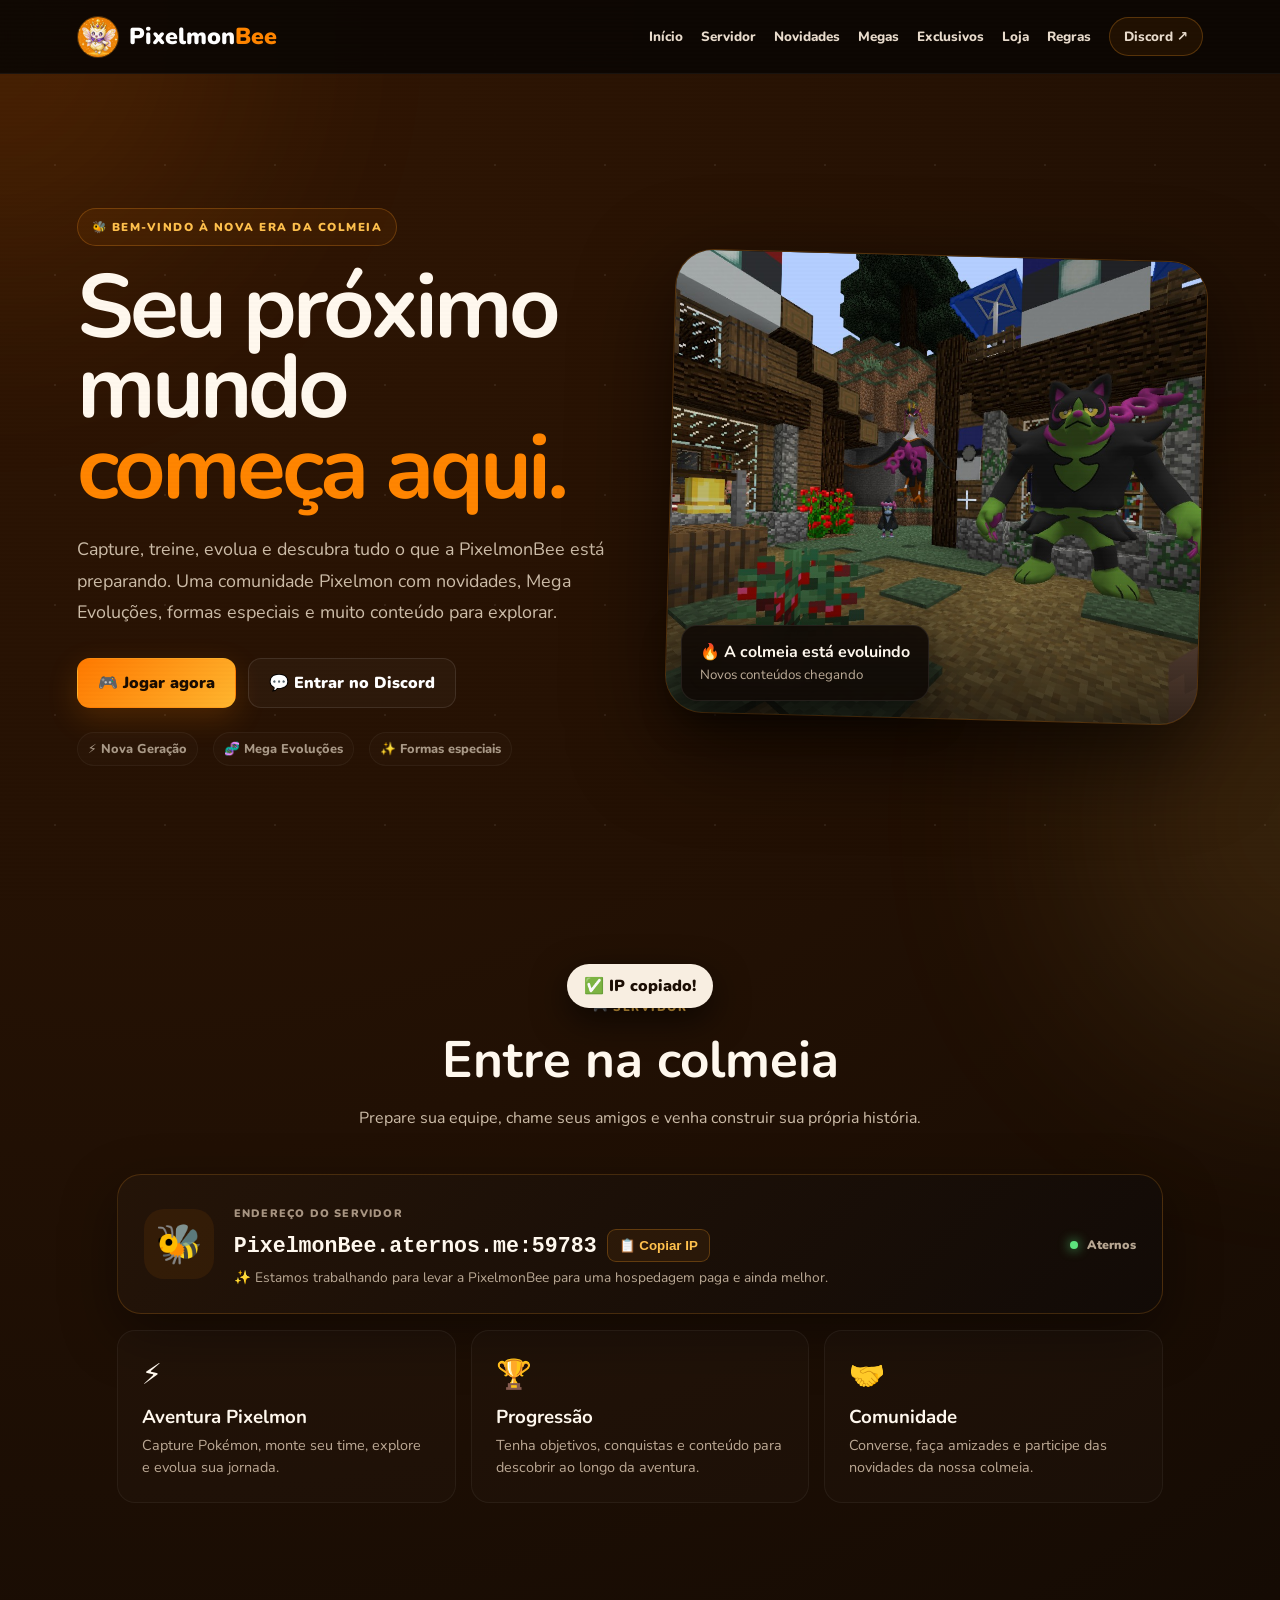
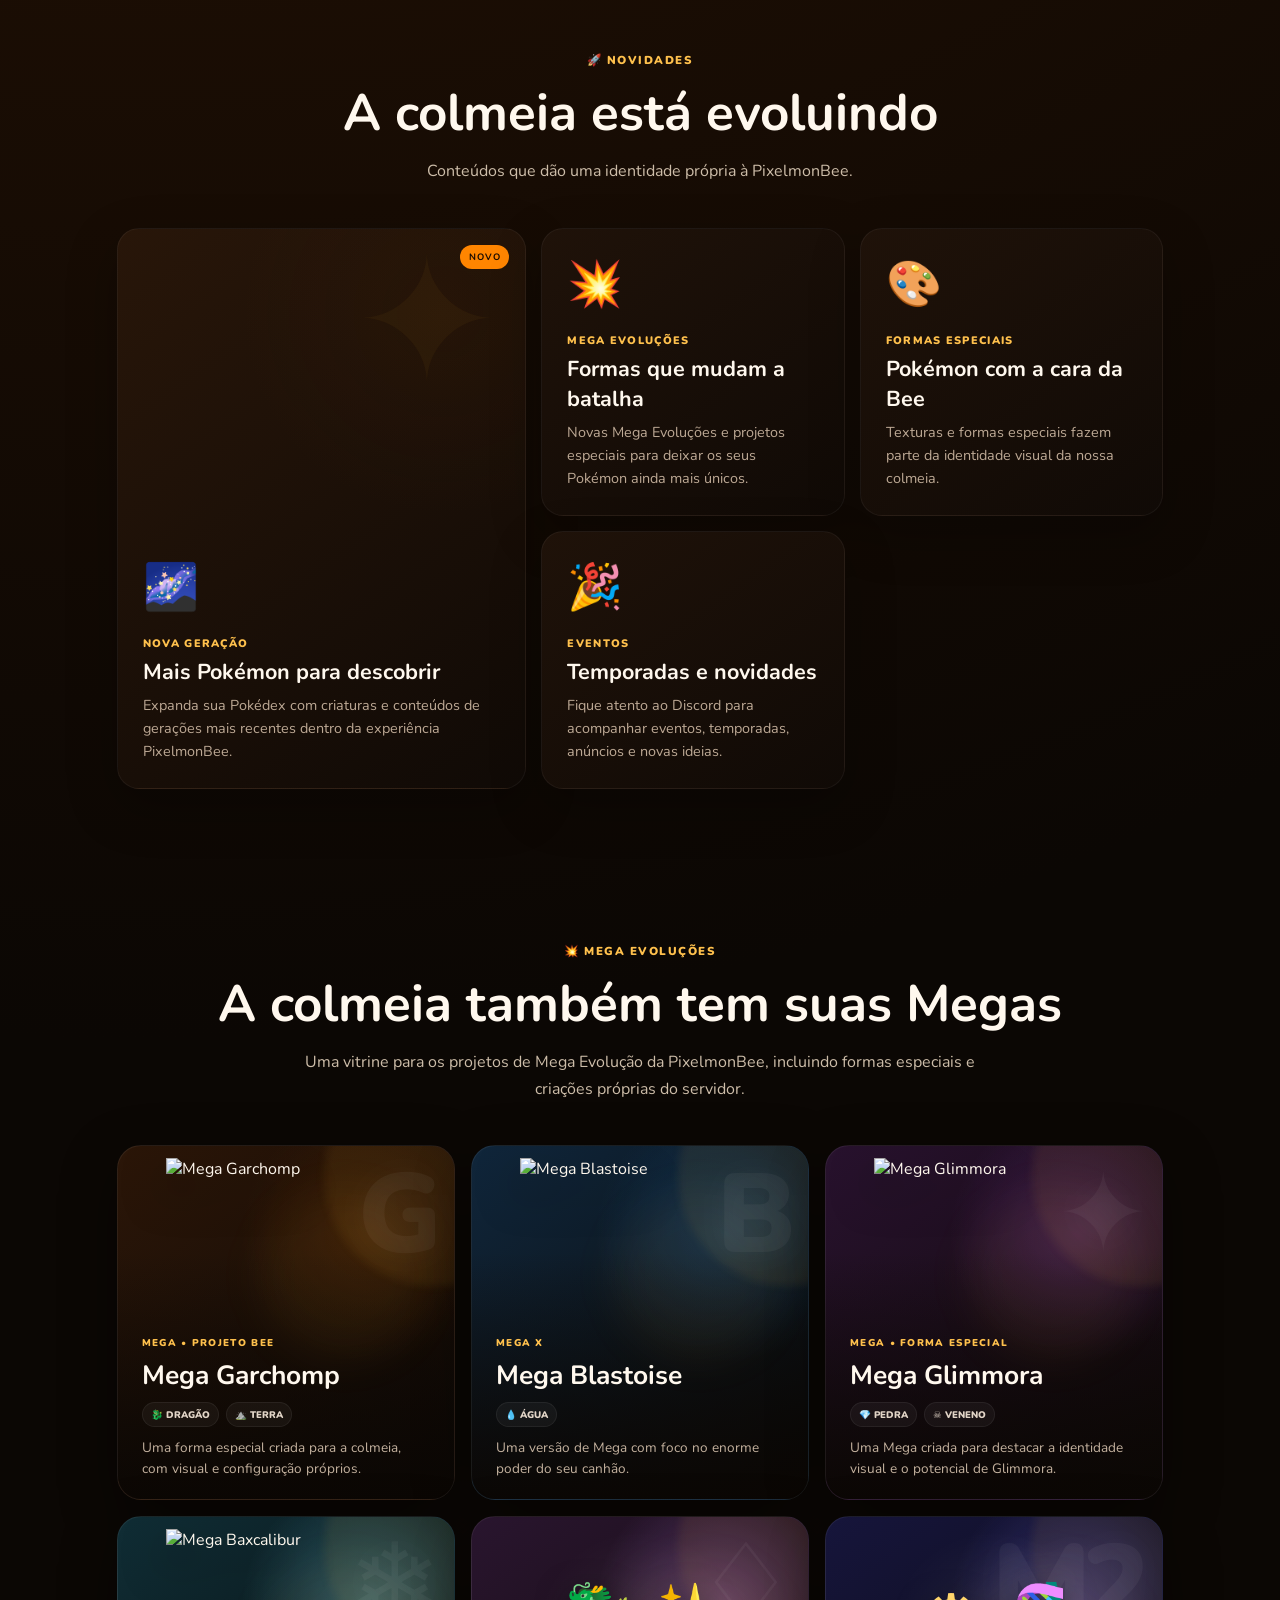
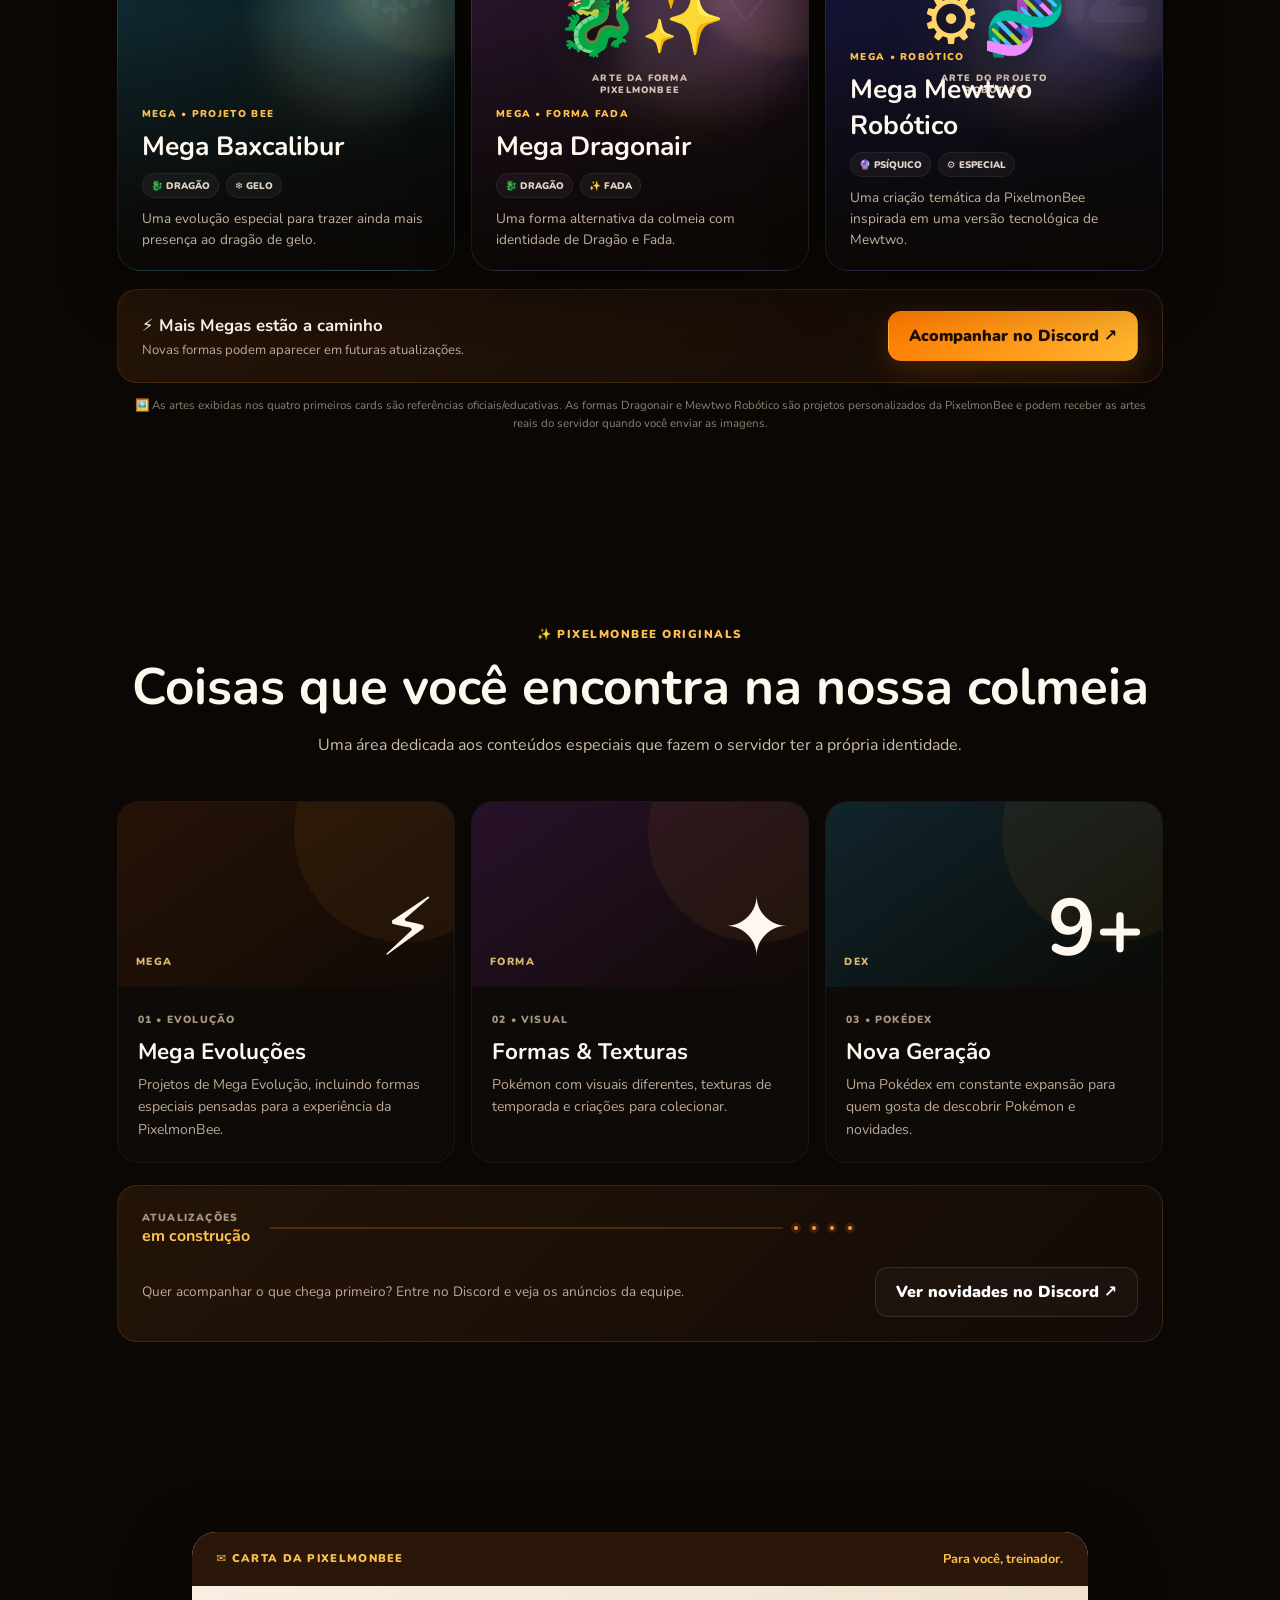
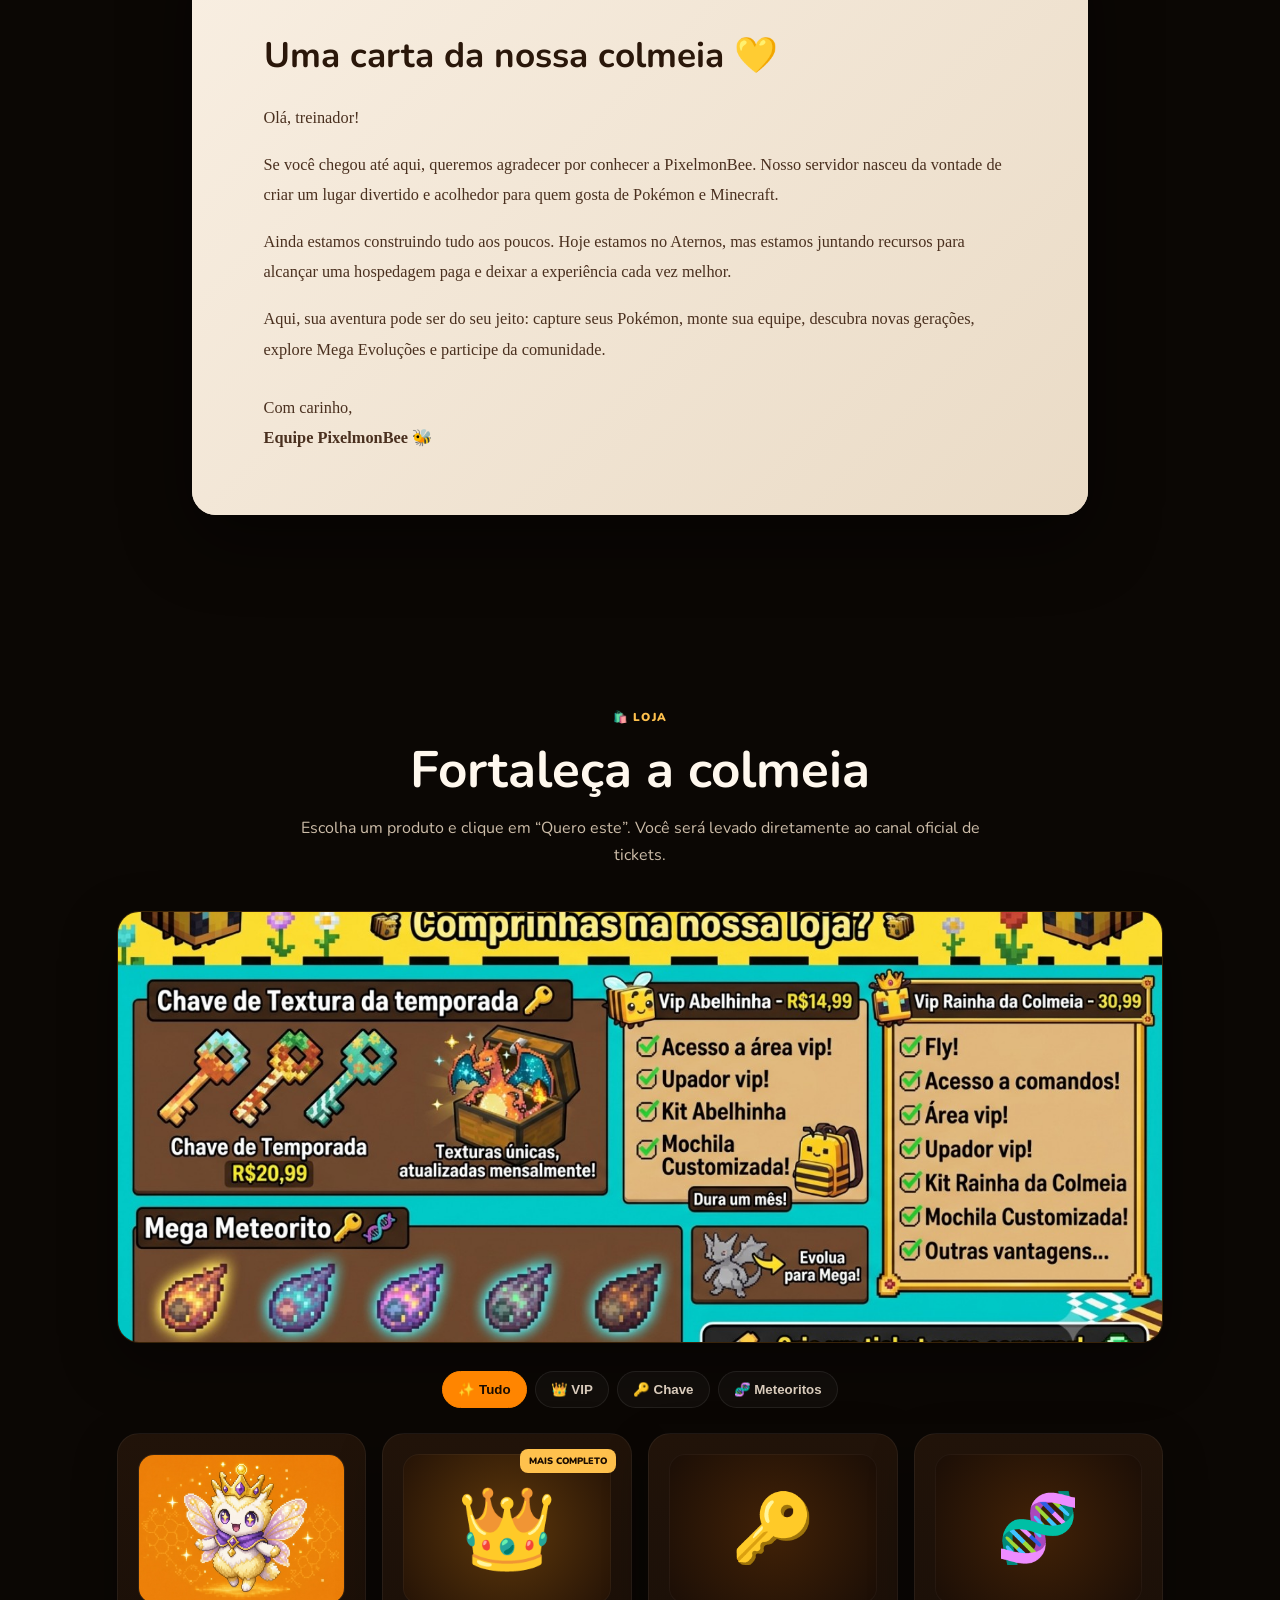
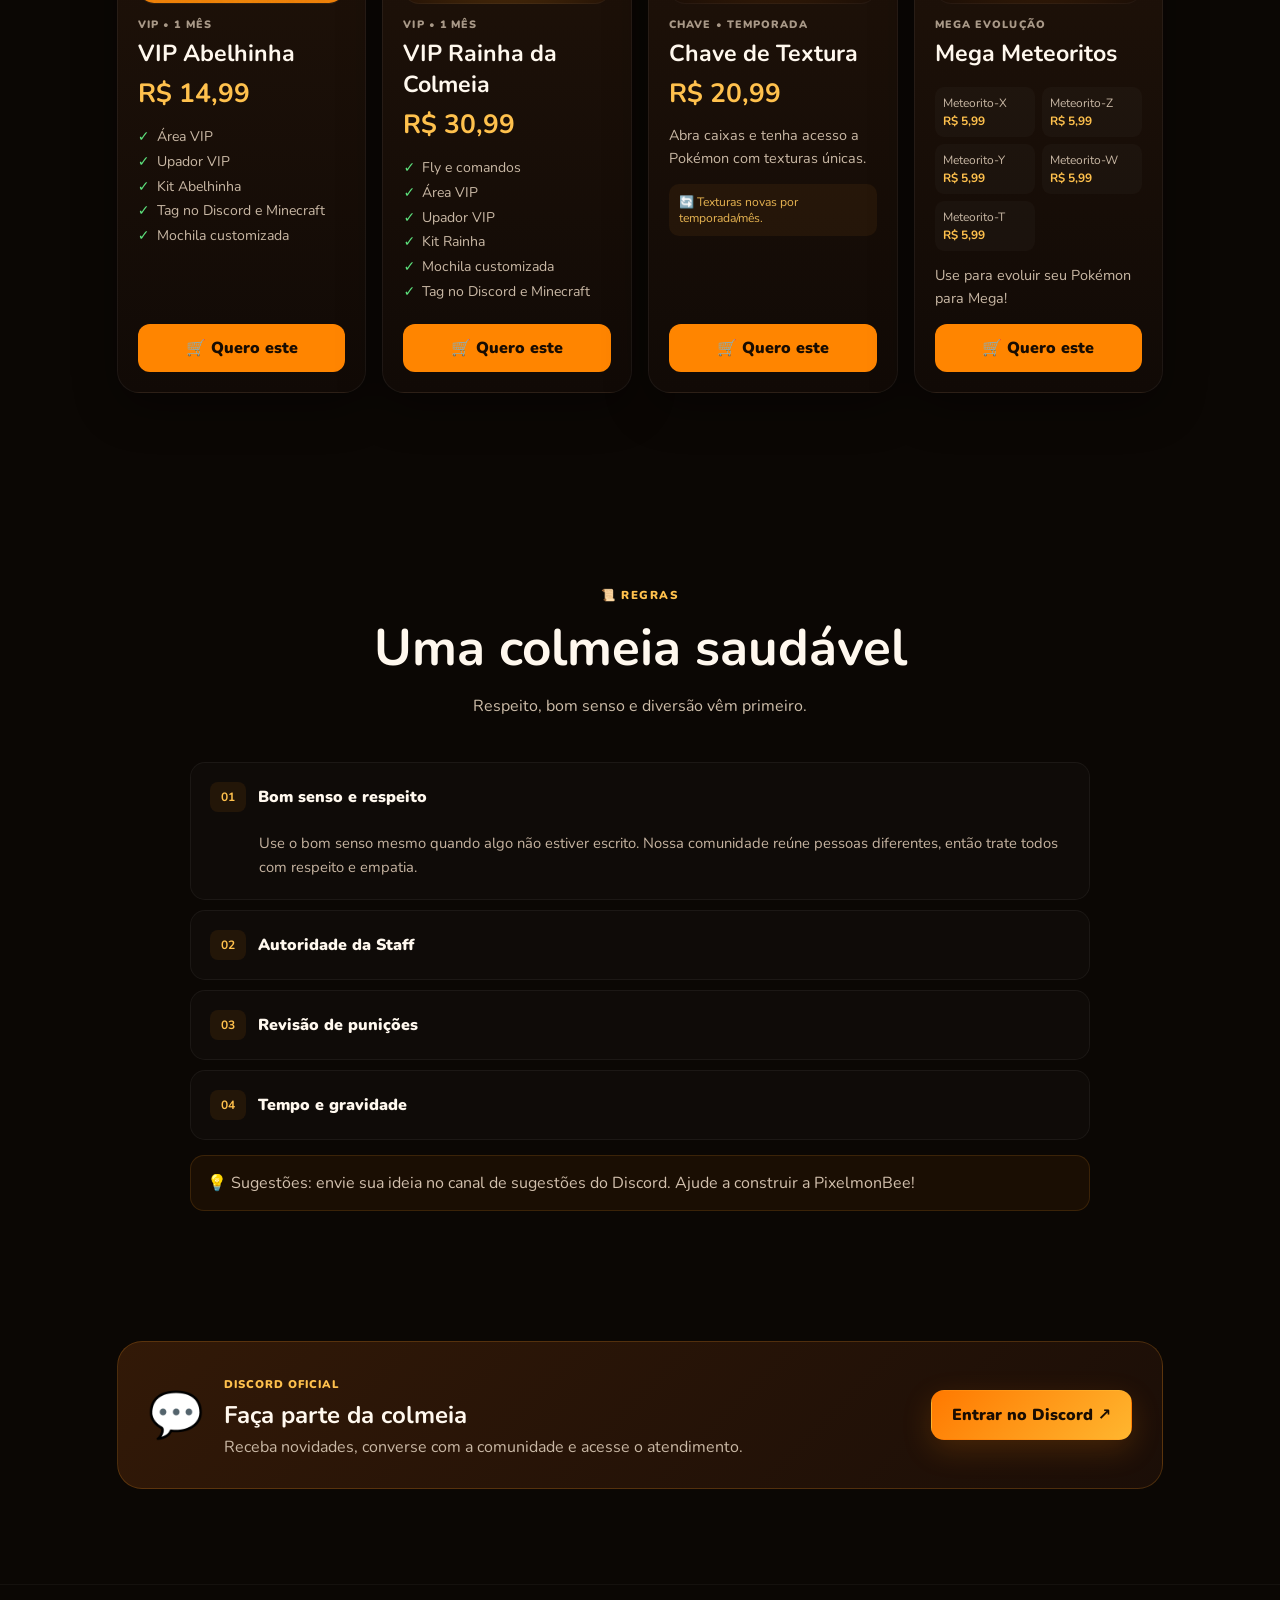
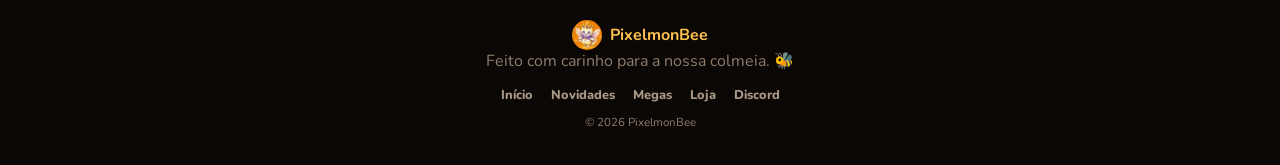
==== commit 99b38c3e: "PixelmonBee" ====
--- a/index.html
+++ b/index.html
@@ -24,6 +24,7 @@
       <a href="#inicio">Início</a>
       <a href="#servidor">Servidor</a>
       <a href="#novidades">Novidades</a>
+      <a href="#mega-evolucoes">Megas</a>
       <a href="#exclusivos">Exclusivos</a>
       <a href="#loja">Loja</a>
       <a href="#regras">Regras</a>
@@ -122,6 +123,94 @@
           <p>Fique atento ao Discord para acompanhar eventos, temporadas, anúncios e novas ideias.</p>
         </article>
       </div>
+    </section>
+
+    <section id="mega-evolucoes" class="section mega-section">
+      <div class="section-heading reveal">
+        <span>💥 MEGA EVOLUÇÕES</span>
+        <h2>A colmeia também tem suas Megas</h2>
+        <p>Uma vitrine para os projetos de Mega Evolução da PixelmonBee, incluindo formas especiais e criações próprias do servidor.</p>
+      </div>
+
+      <div class="mega-grid">
+        <article class="mega-card reveal mega-garchomp">
+          <div class="mega-photo"><img src="https://archives.bulbagarden.net/wiki/Special:Redirect/file/0445Garchomp-Mega.png" alt="Mega Garchomp" loading="lazy"></div>
+          <div class="mega-symbol">G</div>
+          <div class="mega-glow"></div>
+          <div class="mega-info">
+            <span class="mega-tag">MEGA • PROJETO BEE</span>
+            <h3>Mega Garchomp</h3>
+            <div class="type-row"><span>🐉 DRAGÃO</span><span>⛰️ TERRA</span></div>
+            <p>Uma forma especial criada para a colmeia, com visual e configuração próprios.</p>
+          </div>
+        </article>
+
+        <article class="mega-card reveal mega-blastoise">
+          <div class="mega-photo"><img src="https://archives.bulbagarden.net/wiki/Special:Redirect/file/009Blastoise-Mega.png" alt="Mega Blastoise" loading="lazy"></div>
+          <div class="mega-symbol">B</div>
+          <div class="mega-glow"></div>
+          <div class="mega-info">
+            <span class="mega-tag">MEGA X</span>
+            <h3>Mega Blastoise</h3>
+            <div class="type-row"><span>💧 ÁGUA</span></div>
+            <p>Uma versão de Mega com foco no enorme poder do seu canhão.</p>
+          </div>
+        </article>
+
+        <article class="mega-card reveal mega-glimmora">
+          <div class="mega-photo"><img src="https://archives.bulbagarden.net/wiki/Special:Redirect/file/0970Glimmora-Mega.png" alt="Mega Glimmora" loading="lazy"></div>
+          <div class="mega-symbol">✦</div>
+          <div class="mega-glow"></div>
+          <div class="mega-info">
+            <span class="mega-tag">MEGA • FORMA ESPECIAL</span>
+            <h3>Mega Glimmora</h3>
+            <div class="type-row"><span>💎 PEDRA</span><span>☠️ VENENO</span></div>
+            <p>Uma Mega criada para destacar a identidade visual e o potencial de Glimmora.</p>
+          </div>
+        </article>
+
+        <article class="mega-card reveal mega-baxcalibur">
+          <div class="mega-photo"><img src="https://www.wikidex.net/wiki/Special:Redirect/file/Mega-Baxcalibur.png" alt="Mega Baxcalibur" loading="lazy"></div>
+          <div class="mega-symbol">❄</div>
+          <div class="mega-glow"></div>
+          <div class="mega-info">
+            <span class="mega-tag">MEGA • PROJETO BEE</span>
+            <h3>Mega Baxcalibur</h3>
+            <div class="type-row"><span>🐉 DRAGÃO</span><span>❄️ GELO</span></div>
+            <p>Uma evolução especial para trazer ainda mais presença ao dragão de gelo.</p>
+          </div>
+        </article>
+
+        <article class="mega-card reveal mega-dragonair">
+          <div class="mega-photo custom-photo"><div>🐉✨</div><small>ARTE DA FORMA<br>PIXELMONBEE</small></div>
+          <div class="mega-symbol">♢</div>
+          <div class="mega-glow"></div>
+          <div class="mega-info">
+            <span class="mega-tag">MEGA • FORMA FADA</span>
+            <h3>Mega Dragonair</h3>
+            <div class="type-row"><span>🐉 DRAGÃO</span><span>✨ FADA</span></div>
+            <p>Uma forma alternativa da colmeia com identidade de Dragão e Fada.</p>
+          </div>
+        </article>
+
+        <article class="mega-card reveal mega-mewtwo">
+          <div class="mega-photo custom-photo"><div>⚙️🧬</div><small>ARTE DO PROJETO<br>ROBÓTICO</small></div>
+          <div class="mega-symbol">M2</div>
+          <div class="mega-glow"></div>
+          <div class="mega-info">
+            <span class="mega-tag">MEGA • ROBÓTICO</span>
+            <h3>Mega Mewtwo Robótico</h3>
+            <div class="type-row"><span>🔮 PSÍQUICO</span><span>⚙️ ESPECIAL</span></div>
+            <p>Uma criação temática da PixelmonBee inspirada em uma versão tecnológica de Mewtwo.</p>
+          </div>
+        </article>
+      </div>
+
+      <div class="mega-footer reveal">
+        <div><b>⚡ Mais Megas estão a caminho</b><span>Novas formas podem aparecer em futuras atualizações.</span></div>
+        <a class="btn primary" href="https://discord.gg/A4HREpduk" target="_blank" rel="noopener">Acompanhar no Discord ↗</a>
+      </div>
+      <p class="mega-credit">🖼️ As artes exibidas nos quatro primeiros cards são referências oficiais/educativas. As formas Dragonair e Mewtwo Robótico são projetos personalizados da PixelmonBee e podem receber as artes reais do servidor quando você enviar as imagens.</p>
     </section>
 
     <section id="exclusivos" class="section exclusive-section">
@@ -257,7 +346,7 @@
   <footer>
     <div class="footer-brand"><img src="bee-mascot.jpg" alt=""><b>PixelmonBee</b></div>
     <p>Feito com carinho para a nossa colmeia. 🐝</p>
-    <div class="footer-links"><a href="#inicio">Início</a><a href="#novidades">Novidades</a><a href="#loja">Loja</a><a href="https://discord.gg/A4HREpduk" target="_blank" rel="noopener">Discord</a></div>
+    <div class="footer-links"><a href="#inicio">Início</a><a href="#novidades">Novidades</a><a href="#mega-evolucoes">Megas</a><a href="#loja">Loja</a><a href="https://discord.gg/A4HREpduk" target="_blank" rel="noopener">Discord</a></div>
     <p class="copyright">© <span id="year"></span> PixelmonBee</p>
   </footer>
 
--- a/style.css
+++ b/style.css
@@ -32,3 +32,11 @@
 @media(max-width:1050px){.nav-links{gap:10px}.nav-links a{font-size:.78rem}.products{grid-template-columns:repeat(2,1fr)}.hero{gap:35px}.update-grid{grid-template-columns:1fr 1fr}.update-main{grid-row:auto;grid-column:span 2;min-height:280px}.roadmap{grid-template-columns:1fr}.road-line{display:none}.roadmap p{grid-column:auto}.roadmap .btn{grid-column:auto;grid-row:auto;justify-self:start}}
 @media(max-width:760px){.navbar{height:64px;padding:0 5%}.menu-btn{display:block}.nav-links{display:none;position:absolute;top:64px;left:0;right:0;flex-direction:column;align-items:stretch;gap:3px;padding:12px 5%;background:#0d0805fa;backdrop-filter:blur(18px);border-bottom:1px solid #ffffff0c}.nav-links.open{display:flex}.nav-links a{padding:11px;font-size:.9rem}.hero{grid-template-columns:1fr;text-align:center;padding:65px 6% 75px}.hero h1{letter-spacing:-2px}.hero-actions{justify-content:center;flex-direction:column}.hero-actions .btn{width:100%}.hero-mini{justify-content:center}.hero-visual{order:-1}.hero-frame{width:min(92vw,500px)}.floating-card{left:3%;bottom:10px;font-size:.85rem}.section{padding:75px 5%}.server-panel{flex-wrap:wrap}.status{margin-left:90px}.feature-grid{grid-template-columns:1fr}.update-grid{grid-template-columns:1fr}.update-main{grid-column:auto;min-height:300px}.exclusive-grid{grid-template-columns:1fr}.products{grid-template-columns:1fr}.product{min-height:0}.store-banner{border-radius:16px}.letter-body{padding:32px 7%}.letter-top{flex-direction:column;align-items:flex-start}.discord-card{flex-direction:column;text-align:center}.discord-card .btn{width:100%}.rule p{padding-left:20px}.ip-line{flex-direction:column;align-items:stretch}.ip-line button{width:100%}.footer-links{flex-wrap:wrap}}
 @media(max-width:430px){.brand{font-size:1.15rem}.brand-img{width:35px;height:35px}.hero h1{font-size:3.2rem}.ticket-card{padding:25px 18px}.hero-frame{border-radius:25px}.scene-tag{left:14px;bottom:14px}}
+
+/* Mega Evoluções */
+.mega-section{padding-top:55px}.mega-grid{display:grid;grid-template-columns:repeat(3,1fr);gap:16px}.mega-card{position:relative;min-height:355px;padding:24px;border-radius:24px;overflow:hidden;border:1px solid #ffffff10;background:#140b06;box-shadow:0 18px 55px #0006;transition:.3s;isolation:isolate}.mega-card:hover{transform:translateY(-7px) scale(1.01);border-color:#ffb52e55;box-shadow:0 25px 70px #0008}.mega-card:before{content:"";position:absolute;inset:0;background:linear-gradient(180deg,transparent 30%,#0b0704f2 100%);z-index:-1}.mega-card:after{content:"";position:absolute;width:220px;height:220px;border-radius:50%;right:-90px;top:-80px;background:#ffb52e12;filter:blur(4px);z-index:-1}.mega-garchomp{background:radial-gradient(circle at 75% 25%,#65300655,transparent 35%),linear-gradient(145deg,#2b1608,#0e0906)}.mega-blastoise{background:radial-gradient(circle at 75% 25%,#185c9a55,transparent 35%),linear-gradient(145deg,#10263b,#0a0907)}.mega-glimmora{background:radial-gradient(circle at 75% 25%,#7d3ba555,transparent 35%),linear-gradient(145deg,#28122e,#0e0907)}.mega-baxcalibur{background:radial-gradient(circle at 75% 25%,#70cce955,transparent 35%),linear-gradient(145deg,#102d35,#080b0b)}.mega-dragonair{background:radial-gradient(circle at 75% 25%,#c98bff55,transparent 35%),linear-gradient(145deg,#29152e,#0e0907)}.mega-mewtwo{background:radial-gradient(circle at 75% 25%,#7c75ff55,transparent 35%),linear-gradient(145deg,#16153b,#09090b)}.mega-symbol{position:absolute;right:20px;top:14px;font-size:7rem;line-height:1;font-weight:900;letter-spacing:-8px;color:#ffffff10;text-shadow:0 0 35px #ffffff12;z-index:0}.mega-glow{position:absolute;width:170px;height:170px;border-radius:50%;right:25px;top:45px;background:#ffb52e0d;filter:blur(20px);z-index:0}.mega-info{position:absolute;left:24px;right:24px;bottom:23px;z-index:2}.mega-tag{display:inline-block;color:var(--gold);font-size:.62rem;font-weight:900;letter-spacing:1.3px;margin-bottom:7px}.mega-info h3{font-size:1.65rem;margin-bottom:9px}.mega-info p{color:#c3b19e;font-size:.85rem;line-height:1.55;max-width:420px}.type-row{display:flex;gap:7px;flex-wrap:wrap;margin-bottom:10px}.type-row span{font-size:.6rem;font-weight:900;padding:5px 8px;border-radius:999px;background:#ffffff0b;border:1px solid #ffffff10;color:#e2d5c7}.mega-footer{margin-top:18px;padding:21px 24px;border:1px solid #ff9d2225;border-radius:20px;background:linear-gradient(135deg,#241407,#130b07);display:flex;align-items:center;justify-content:space-between;gap:20px}.mega-footer b{display:block;font-size:1.05rem}.mega-footer span{display:block;color:#bda995;font-size:.82rem;margin-top:4px}.mega-footer .btn{white-space:nowrap}
+@media(max-width:1050px){.mega-grid{grid-template-columns:repeat(2,1fr)}}
+@media(max-width:760px){.mega-grid{grid-template-columns:1fr}.mega-card{min-height:325px}.mega-footer{flex-direction:column;align-items:stretch;text-align:center}.mega-footer .btn{width:100%}}
+
+.mega-photo{position:absolute;left:50%;top:12px;transform:translateX(-50%);width:240px;height:210px;display:flex;align-items:center;justify-content:center;z-index:1;pointer-events:none}.mega-photo img{width:100%;height:100%;object-fit:contain;filter:drop-shadow(0 18px 20px #0008);transition:transform .35s ease}.mega-card:hover .mega-photo img{transform:scale(1.07) translateY(-4px)}.custom-photo{border-radius:22px;background:radial-gradient(circle,#ffffff12,transparent 65%);flex-direction:column;gap:5px;color:#ffd56b;text-align:center;font-weight:900}.custom-photo div{font-size:4.3rem;filter:drop-shadow(0 10px 16px #0008)}.custom-photo small{font-size:.58rem;letter-spacing:1.2px;color:#d7c5b3}.mega-info{bottom:20px}.mega-symbol{opacity:.7}.mega-credit{margin:14px 4px 0;color:#8f8071;font-size:.72rem;line-height:1.5;text-align:center}
+@media(max-width:760px){.mega-photo{width:205px;height:180px;top:8px}.mega-card{min-height:325px}.custom-photo div{font-size:3.6rem}}
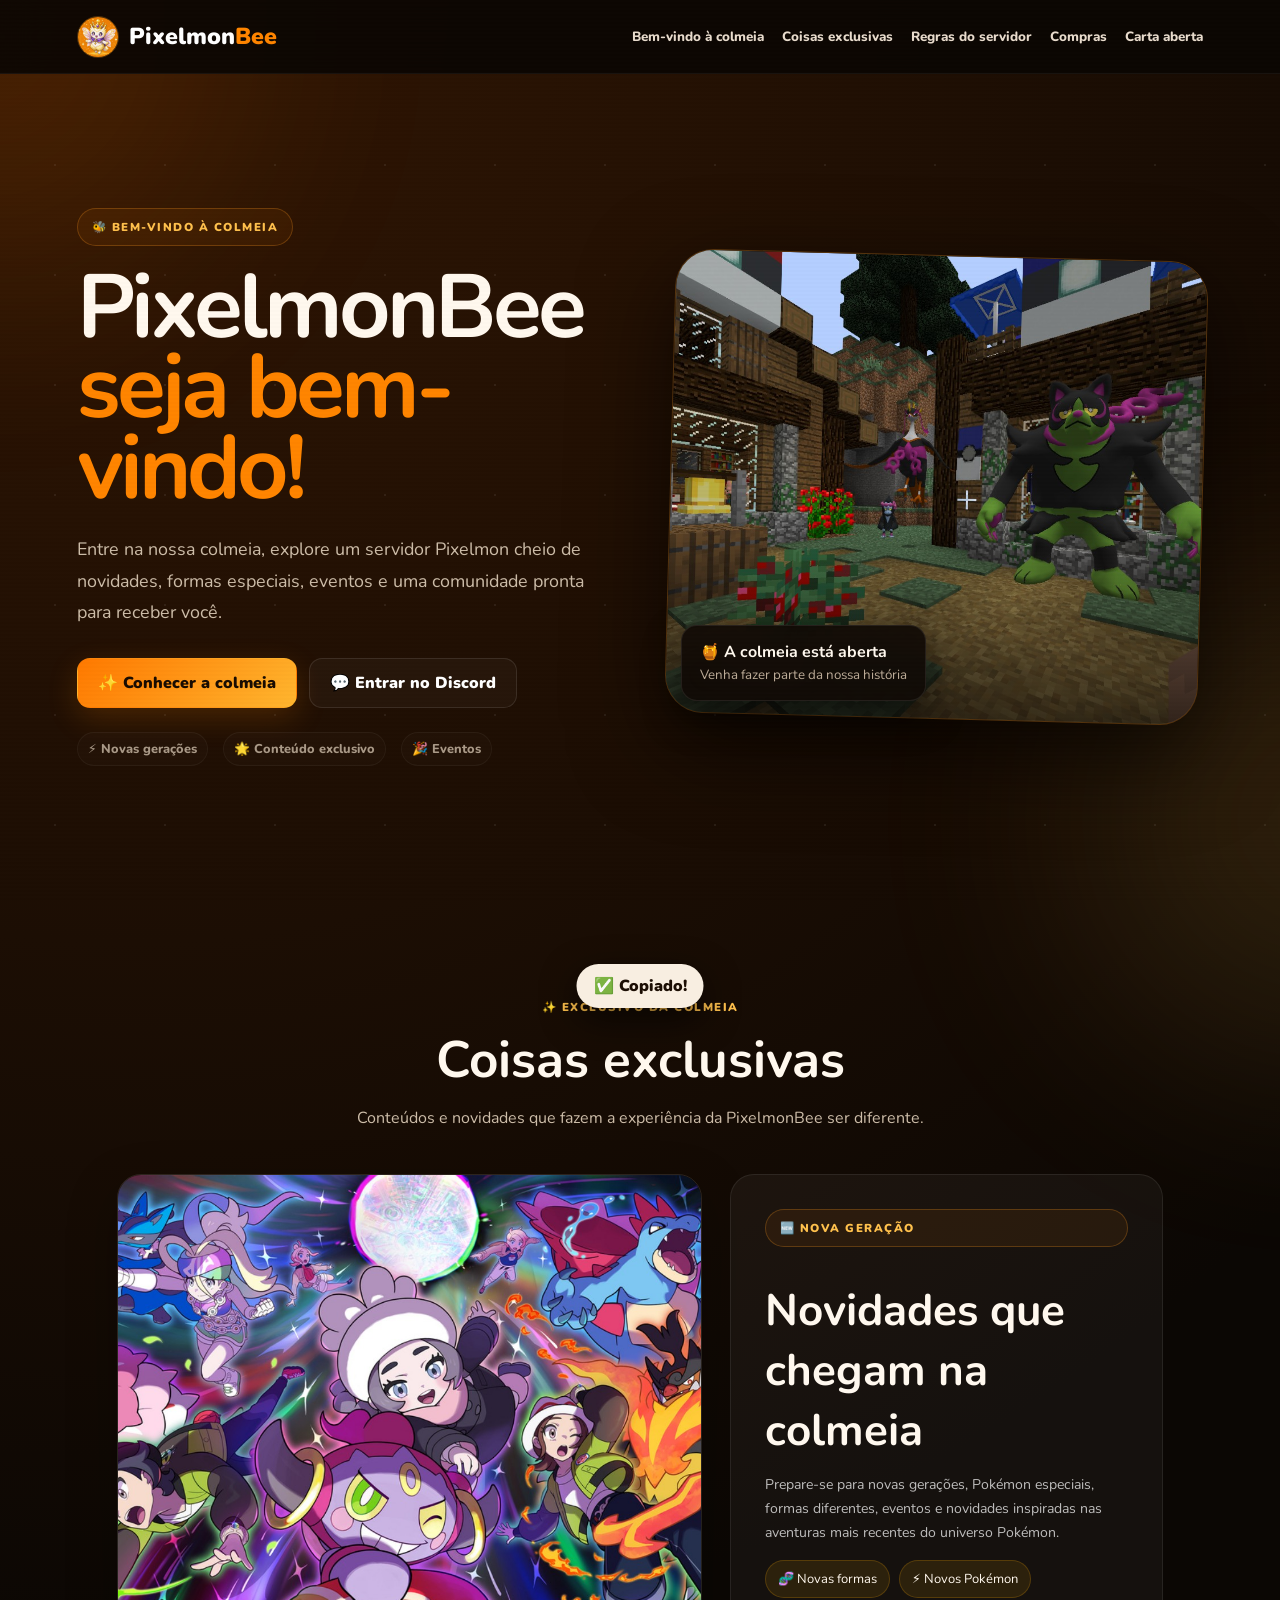
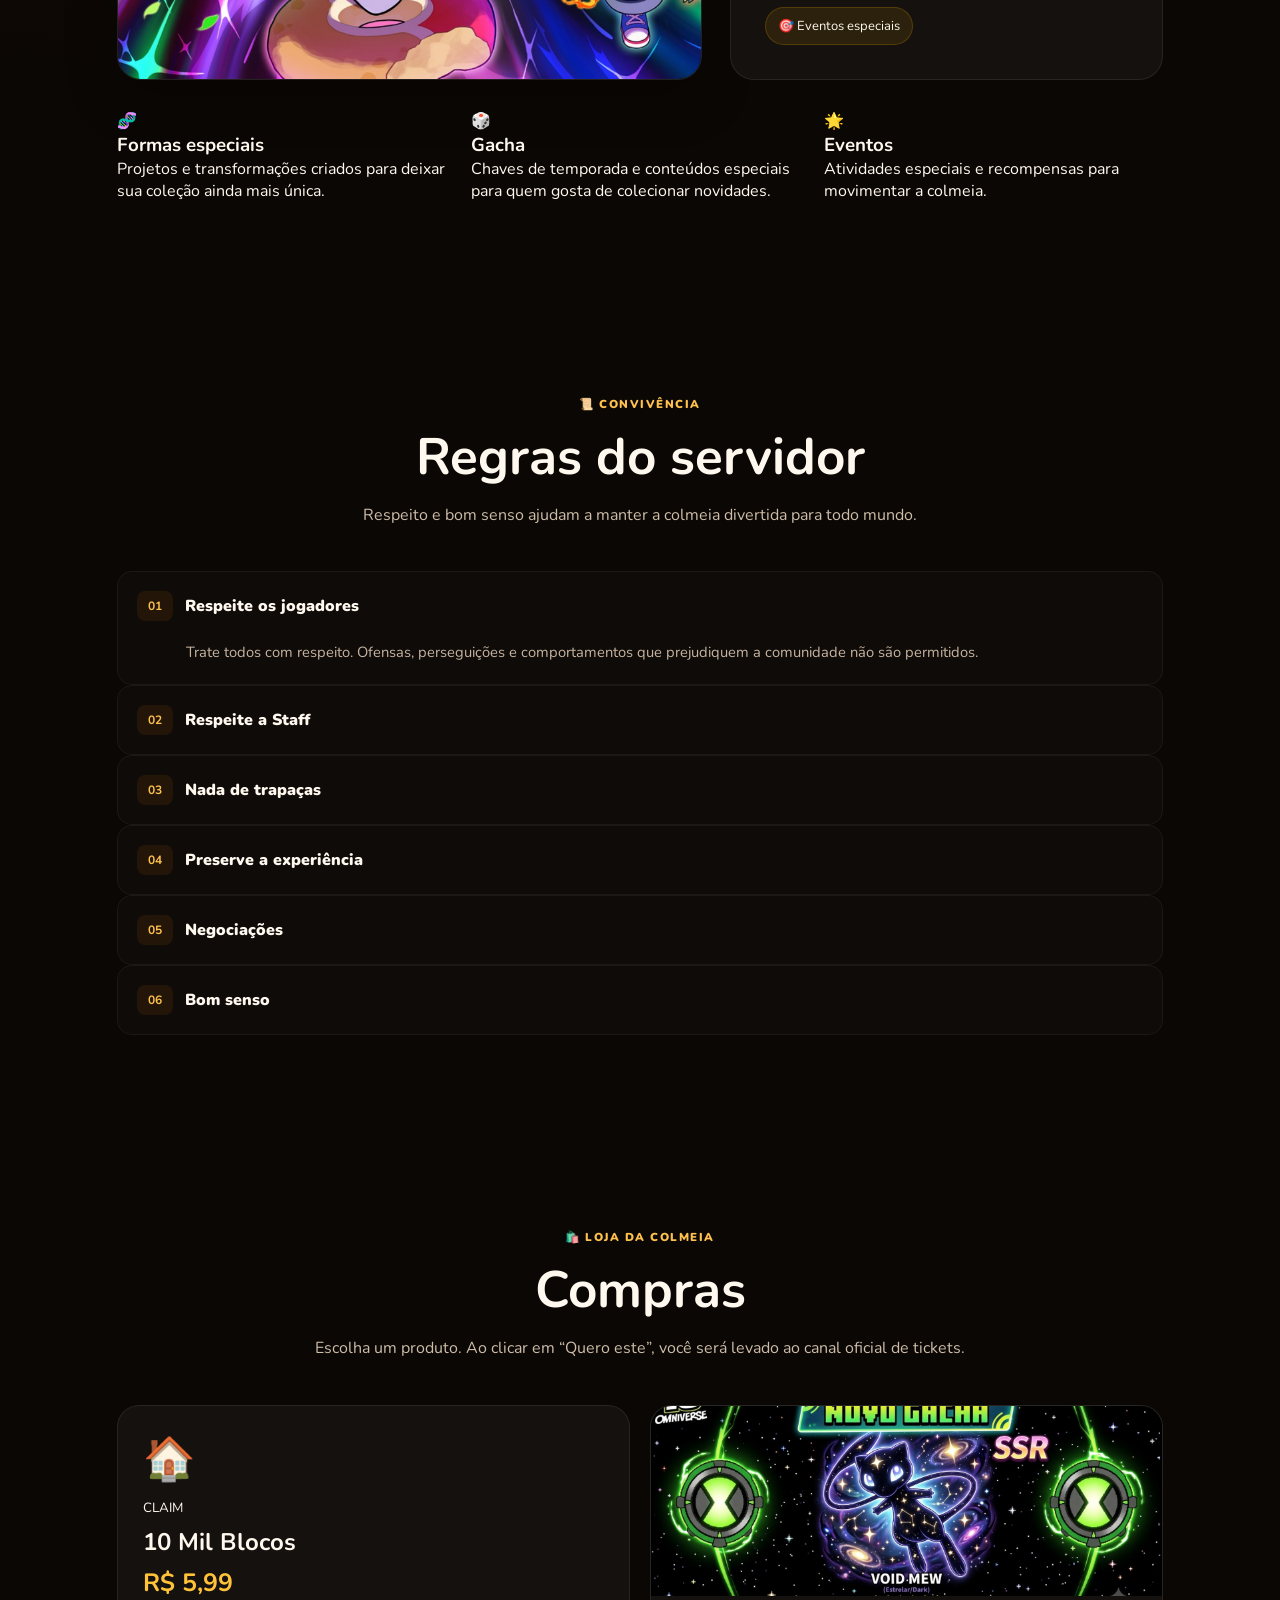
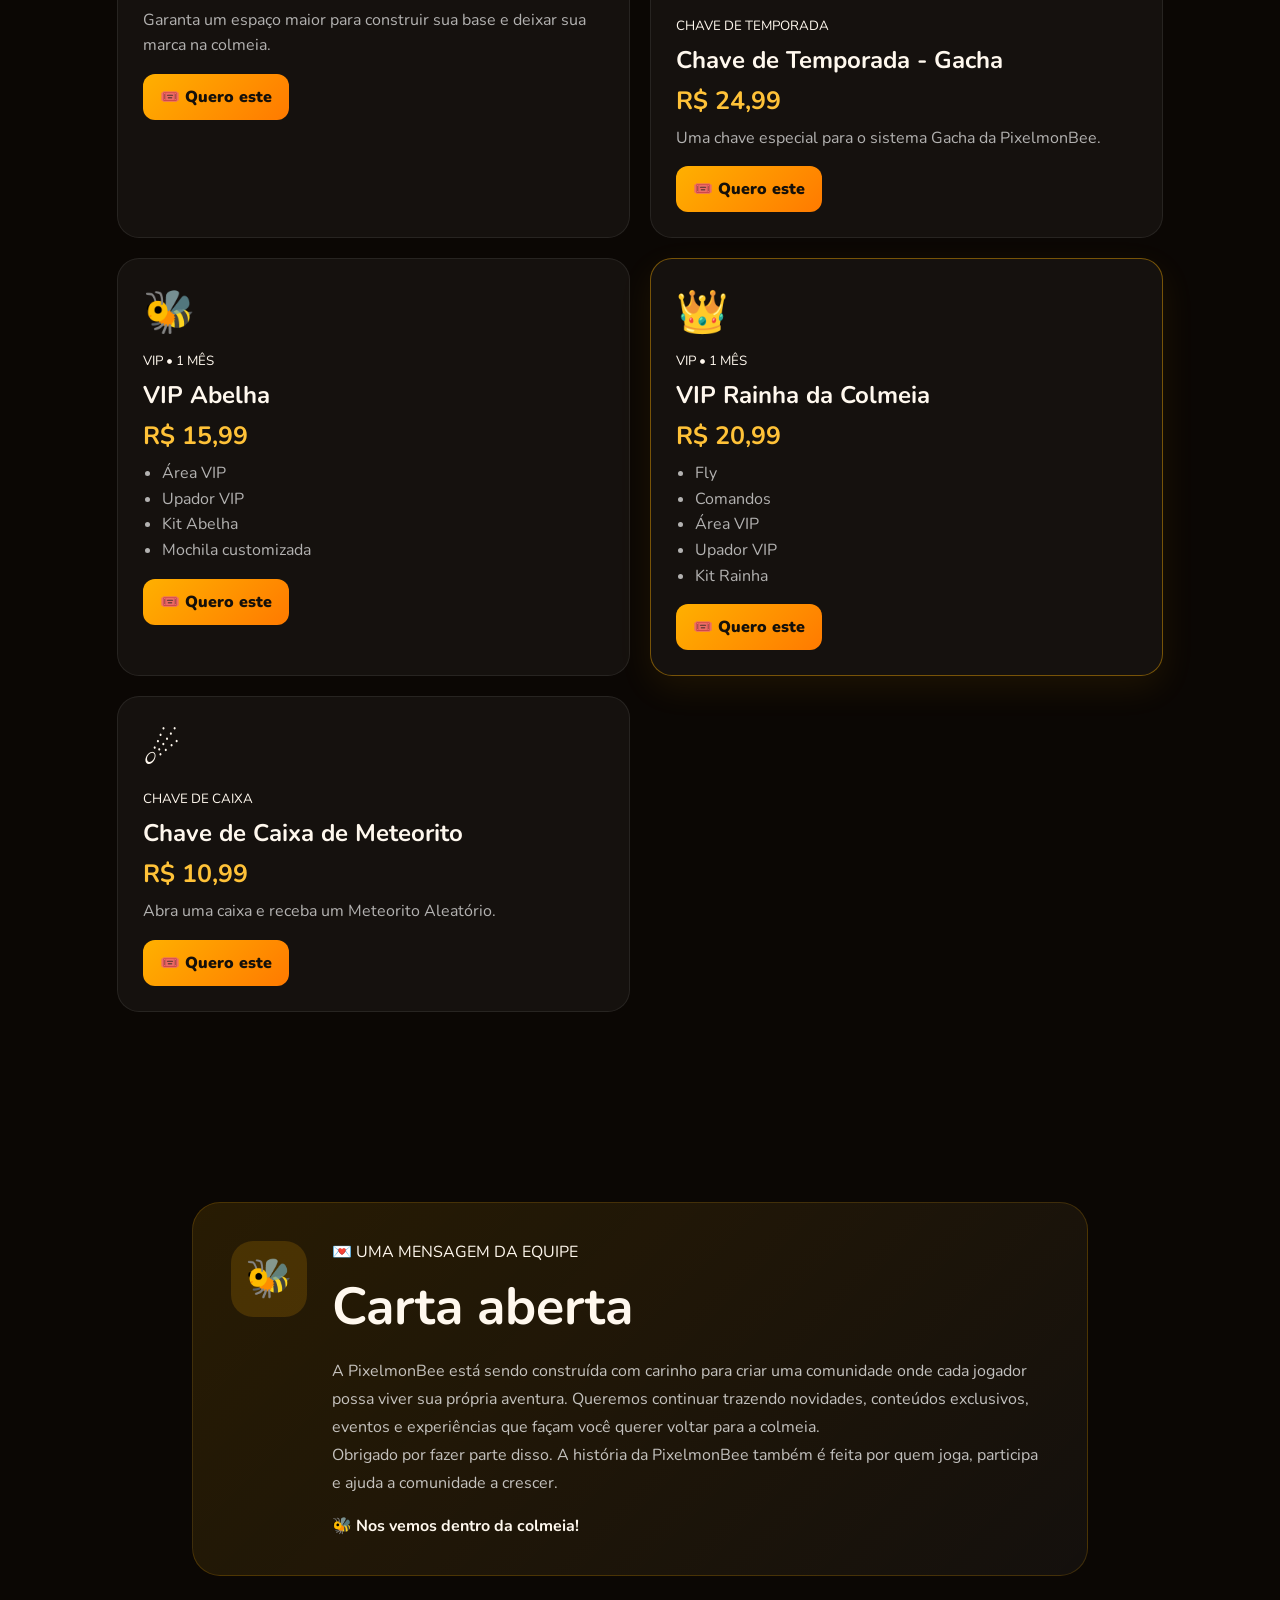
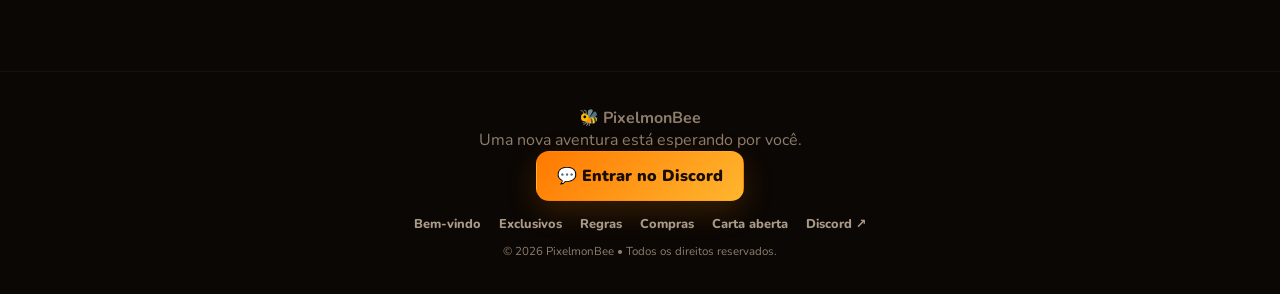
==== commit 4e0bf022: "pixelmonbee" ====
--- a/index.html
+++ b/index.html
@@ -1,357 +1,32 @@
 <!DOCTYPE html>
 <html lang="pt-BR">
 <head>
-  <meta charset="UTF-8">
-  <meta name="viewport" content="width=device-width, initial-scale=1.0">
-  <meta name="theme-color" content="#ff8500">
-  <meta name="description" content="PixelmonBee — uma colmeia Pixelmon com novas gerações, Mega Evoluções, formas especiais, comunidade e loja.">
-  <title>PixelmonBee • Sua aventura começa aqui</title>
-  <link rel="preconnect" href="https://fonts.googleapis.com">
-  <link rel="preconnect" href="https://fonts.gstatic.com" crossorigin>
-  <link href="https://fonts.googleapis.com/css2?family=Nunito:wght@400;600;700;800;900&display=swap" rel="stylesheet">
-  <link rel="stylesheet" href="style.css">
+<meta charset="UTF-8"><meta name="viewport" content="width=device-width, initial-scale=1.0">
+<meta name="theme-color" content="#ffb000"><meta name="description" content="PixelmonBee — Bem-vindo à colmeia. Conteúdo exclusivo, regras, compras e comunidade Pixelmon.">
+<title>PixelmonBee • Bem-vindo à Colmeia</title>
+<link rel="preconnect" href="https://fonts.googleapis.com"><link rel="preconnect" href="https://fonts.gstatic.com" crossorigin>
+<link href="https://fonts.googleapis.com/css2?family=Nunito:wght@400;600;700;800;900&display=swap" rel="stylesheet"><link rel="stylesheet" href="style.css">
 </head>
 <body>
-  <div class="ambient ambient-a"></div><div class="ambient ambient-b"></div>
-
-  <header class="navbar">
-    <a class="brand" href="#inicio" aria-label="PixelmonBee início">
-      <img src="bee-mascot.jpg" alt="Mascote PixelmonBee" class="brand-img">
-      <span>Pixelmon<span>Bee</span></span>
-    </a>
-    <button class="menu-btn" aria-label="Abrir menu" aria-expanded="false">☰</button>
-    <nav class="nav-links">
-      <a href="#inicio">Início</a>
-      <a href="#servidor">Servidor</a>
-      <a href="#novidades">Novidades</a>
-      <a href="#mega-evolucoes">Megas</a>
-      <a href="#exclusivos">Exclusivos</a>
-      <a href="#loja">Loja</a>
-      <a href="#regras">Regras</a>
-      <a class="nav-discord" href="https://discord.gg/A4HREpduk" target="_blank" rel="noopener">Discord ↗</a>
-    </nav>
-  </header>
-
-  <main>
-    <section id="inicio" class="hero">
-      <div class="hero-copy reveal">
-        <div class="badge">🐝 BEM-VINDO À NOVA ERA DA COLMEIA</div>
-        <h1>Seu próximo mundo<br><span>começa aqui.</span></h1>
-        <p>Capture, treine, evolua e descubra tudo o que a PixelmonBee está preparando. Uma comunidade Pixelmon com novidades, Mega Evoluções, formas especiais e muito conteúdo para explorar.</p>
-        <div class="hero-actions">
-          <a href="#servidor" class="btn primary">🎮 Jogar agora</a>
-          <a href="https://discord.gg/A4HREpduk" target="_blank" rel="noopener" class="btn ghost">💬 Entrar no Discord</a>
-        </div>
-        <div class="hero-mini">
-          <span>⚡ Nova Geração</span><span>🧬 Mega Evoluções</span><span>✨ Formas especiais</span>
-        </div>
-      </div>
-
-      <div class="hero-visual reveal">
-        <div class="hero-frame">
-          <img src="server-scene.png" alt="Cena do servidor PixelmonBee">
-          <div class="hero-overlay"></div>
-          <div class="scene-tag">🐝 PIXELMONBEE</div>
-        </div>
-        <div class="floating-card"><b>🔥 A colmeia está evoluindo</b><small>Novos conteúdos chegando</small></div>
-      </div>
-    </section>
-
-    <section id="servidor" class="section">
-      <div class="section-heading reveal">
-        <span>🎮 SERVIDOR</span>
-        <h2>Entre na colmeia</h2>
-        <p>Prepare sua equipe, chame seus amigos e venha construir sua própria história.</p>
-      </div>
-
-      <div class="server-panel reveal">
-        <div class="server-badge">🐝</div>
-        <div class="server-main">
-          <small>ENDEREÇO DO SERVIDOR</small>
-          <div class="ip-line">
-            <code id="server-ip">PixelmonBee.aternos.me:59783</code>
-            <button id="copy-ip">📋 Copiar IP</button>
-          </div>
-          <p>✨ Estamos trabalhando para levar a PixelmonBee para uma hospedagem paga e ainda melhor.</p>
-        </div>
-        <div class="status"><i></i> Aternos</div>
-      </div>
-
-      <div class="feature-grid">
-        <article class="feature reveal"><b>⚡</b><h3>Aventura Pixelmon</h3><p>Capture Pokémon, monte seu time, explore e evolua sua jornada.</p></article>
-        <article class="feature reveal"><b>🏆</b><h3>Progressão</h3><p>Tenha objetivos, conquistas e conteúdo para descobrir ao longo da aventura.</p></article>
-        <article class="feature reveal"><b>🤝</b><h3>Comunidade</h3><p>Converse, faça amizades e participe das novidades da nossa colmeia.</p></article>
-      </div>
-    </section>
-
-    <section id="novidades" class="section updates-section">
-      <div class="section-heading reveal">
-        <span>🚀 NOVIDADES</span>
-        <h2>A colmeia está evoluindo</h2>
-        <p>Conteúdos que dão uma identidade própria à PixelmonBee.</p>
-      </div>
-
-      <div class="update-grid">
-        <article class="update-card update-main reveal">
-          <div class="update-icon">🌌</div>
-          <div>
-            <span class="eyebrow">NOVA GERAÇÃO</span>
-            <h3>Mais Pokémon para descobrir</h3>
-            <p>Expanda sua Pokédex com criaturas e conteúdos de gerações mais recentes dentro da experiência PixelmonBee.</p>
-          </div>
-          <b class="new-pill">NOVO</b>
-        </article>
-
-        <article class="update-card reveal">
-          <div class="update-icon">💥</div>
-          <span class="eyebrow">MEGA EVOLUÇÕES</span>
-          <h3>Formas que mudam a batalha</h3>
-          <p>Novas Mega Evoluções e projetos especiais para deixar os seus Pokémon ainda mais únicos.</p>
-        </article>
-
-        <article class="update-card reveal">
-          <div class="update-icon">🎨</div>
-          <span class="eyebrow">FORMAS ESPECIAIS</span>
-          <h3>Pokémon com a cara da Bee</h3>
-          <p>Texturas e formas especiais fazem parte da identidade visual da nossa colmeia.</p>
-        </article>
-
-        <article class="update-card reveal">
-          <div class="update-icon">🎉</div>
-          <span class="eyebrow">EVENTOS</span>
-          <h3>Temporadas e novidades</h3>
-          <p>Fique atento ao Discord para acompanhar eventos, temporadas, anúncios e novas ideias.</p>
-        </article>
-      </div>
-    </section>
-
-    <section id="mega-evolucoes" class="section mega-section">
-      <div class="section-heading reveal">
-        <span>💥 MEGA EVOLUÇÕES</span>
-        <h2>A colmeia também tem suas Megas</h2>
-        <p>Uma vitrine para os projetos de Mega Evolução da PixelmonBee, incluindo formas especiais e criações próprias do servidor.</p>
-      </div>
-
-      <div class="mega-grid">
-        <article class="mega-card reveal mega-garchomp">
-          <div class="mega-photo"><img src="https://archives.bulbagarden.net/wiki/Special:Redirect/file/0445Garchomp-Mega.png" alt="Mega Garchomp" loading="lazy"></div>
-          <div class="mega-symbol">G</div>
-          <div class="mega-glow"></div>
-          <div class="mega-info">
-            <span class="mega-tag">MEGA • PROJETO BEE</span>
-            <h3>Mega Garchomp</h3>
-            <div class="type-row"><span>🐉 DRAGÃO</span><span>⛰️ TERRA</span></div>
-            <p>Uma forma especial criada para a colmeia, com visual e configuração próprios.</p>
-          </div>
-        </article>
-
-        <article class="mega-card reveal mega-blastoise">
-          <div class="mega-photo"><img src="https://archives.bulbagarden.net/wiki/Special:Redirect/file/009Blastoise-Mega.png" alt="Mega Blastoise" loading="lazy"></div>
-          <div class="mega-symbol">B</div>
-          <div class="mega-glow"></div>
-          <div class="mega-info">
-            <span class="mega-tag">MEGA X</span>
-            <h3>Mega Blastoise</h3>
-            <div class="type-row"><span>💧 ÁGUA</span></div>
-            <p>Uma versão de Mega com foco no enorme poder do seu canhão.</p>
-          </div>
-        </article>
-
-        <article class="mega-card reveal mega-glimmora">
-          <div class="mega-photo"><img src="https://archives.bulbagarden.net/wiki/Special:Redirect/file/0970Glimmora-Mega.png" alt="Mega Glimmora" loading="lazy"></div>
-          <div class="mega-symbol">✦</div>
-          <div class="mega-glow"></div>
-          <div class="mega-info">
-            <span class="mega-tag">MEGA • FORMA ESPECIAL</span>
-            <h3>Mega Glimmora</h3>
-            <div class="type-row"><span>💎 PEDRA</span><span>☠️ VENENO</span></div>
-            <p>Uma Mega criada para destacar a identidade visual e o potencial de Glimmora.</p>
-          </div>
-        </article>
-
-        <article class="mega-card reveal mega-baxcalibur">
-          <div class="mega-photo"><img src="https://www.wikidex.net/wiki/Special:Redirect/file/Mega-Baxcalibur.png" alt="Mega Baxcalibur" loading="lazy"></div>
-          <div class="mega-symbol">❄</div>
-          <div class="mega-glow"></div>
-          <div class="mega-info">
-            <span class="mega-tag">MEGA • PROJETO BEE</span>
-            <h3>Mega Baxcalibur</h3>
-            <div class="type-row"><span>🐉 DRAGÃO</span><span>❄️ GELO</span></div>
-            <p>Uma evolução especial para trazer ainda mais presença ao dragão de gelo.</p>
-          </div>
-        </article>
-
-        <article class="mega-card reveal mega-dragonair">
-          <div class="mega-photo custom-photo"><div>🐉✨</div><small>ARTE DA FORMA<br>PIXELMONBEE</small></div>
-          <div class="mega-symbol">♢</div>
-          <div class="mega-glow"></div>
-          <div class="mega-info">
-            <span class="mega-tag">MEGA • FORMA FADA</span>
-            <h3>Mega Dragonair</h3>
-            <div class="type-row"><span>🐉 DRAGÃO</span><span>✨ FADA</span></div>
-            <p>Uma forma alternativa da colmeia com identidade de Dragão e Fada.</p>
-          </div>
-        </article>
-
-        <article class="mega-card reveal mega-mewtwo">
-          <div class="mega-photo custom-photo"><div>⚙️🧬</div><small>ARTE DO PROJETO<br>ROBÓTICO</small></div>
-          <div class="mega-symbol">M2</div>
-          <div class="mega-glow"></div>
-          <div class="mega-info">
-            <span class="mega-tag">MEGA • ROBÓTICO</span>
-            <h3>Mega Mewtwo Robótico</h3>
-            <div class="type-row"><span>🔮 PSÍQUICO</span><span>⚙️ ESPECIAL</span></div>
-            <p>Uma criação temática da PixelmonBee inspirada em uma versão tecnológica de Mewtwo.</p>
-          </div>
-        </article>
-      </div>
-
-      <div class="mega-footer reveal">
-        <div><b>⚡ Mais Megas estão a caminho</b><span>Novas formas podem aparecer em futuras atualizações.</span></div>
-        <a class="btn primary" href="https://discord.gg/A4HREpduk" target="_blank" rel="noopener">Acompanhar no Discord ↗</a>
-      </div>
-      <p class="mega-credit">🖼️ As artes exibidas nos quatro primeiros cards são referências oficiais/educativas. As formas Dragonair e Mewtwo Robótico são projetos personalizados da PixelmonBee e podem receber as artes reais do servidor quando você enviar as imagens.</p>
-    </section>
-
-    <section id="exclusivos" class="section exclusive-section">
-      <div class="section-heading reveal">
-        <span>✨ PIXELMONBEE ORIGINALS</span>
-        <h2>Coisas que você encontra na nossa colmeia</h2>
-        <p>Uma área dedicada aos conteúdos especiais que fazem o servidor ter a própria identidade.</p>
-      </div>
-
-      <div class="exclusive-grid">
-        <article class="exclusive-card reveal">
-          <div class="exclusive-art art-mega"><span>MEGA</span><b>⚡</b></div>
-          <div class="exclusive-copy">
-            <span>01 • EVOLUÇÃO</span>
-            <h3>Mega Evoluções</h3>
-            <p>Projetos de Mega Evolução, incluindo formas especiais pensadas para a experiência da PixelmonBee.</p>
-          </div>
-        </article>
-
-        <article class="exclusive-card reveal">
-          <div class="exclusive-art art-anime"><span>FORMA</span><b>✦</b></div>
-          <div class="exclusive-copy">
-            <span>02 • VISUAL</span>
-            <h3>Formas & Texturas</h3>
-            <p>Pokémon com visuais diferentes, texturas de temporada e criações para colecionar.</p>
-          </div>
-        </article>
-
-        <article class="exclusive-card reveal">
-          <div class="exclusive-art art-gen"><span>DEX</span><b>9+</b></div>
-          <div class="exclusive-copy">
-            <span>03 • POKÉDEX</span>
-            <h3>Nova Geração</h3>
-            <p>Uma Pokédex em constante expansão para quem gosta de descobrir Pokémon e novidades.</p>
-          </div>
-        </article>
-      </div>
-
-      <div class="roadmap reveal">
-        <div><span>ATUALIZAÇÕES</span><b>em construção</b></div>
-        <div class="road-line"><i></i><i></i><i></i><i></i></div>
-        <p>Quer acompanhar o que chega primeiro? Entre no Discord e veja os anúncios da equipe.</p>
-        <a class="btn ghost" href="https://discord.gg/A4HREpduk" target="_blank" rel="noopener">Ver novidades no Discord ↗</a>
-      </div>
-    </section>
-
-    <section id="carta" class="section letter-section">
-      <div class="letter-wrap reveal">
-        <div class="letter-top"><span>✉️ CARTA DA PIXELMONBEE</span><b>Para você, treinador.</b></div>
-        <div class="letter-body">
-          <h2>Uma carta da nossa colmeia 💛</h2>
-          <p>Olá, treinador!</p>
-          <p>Se você chegou até aqui, queremos agradecer por conhecer a PixelmonBee. Nosso servidor nasceu da vontade de criar um lugar divertido e acolhedor para quem gosta de Pokémon e Minecraft.</p>
-          <p>Ainda estamos construindo tudo aos poucos. Hoje estamos no Aternos, mas estamos juntando recursos para alcançar uma hospedagem paga e deixar a experiência cada vez melhor.</p>
-          <p>Aqui, sua aventura pode ser do seu jeito: capture seus Pokémon, monte sua equipe, descubra novas gerações, explore Mega Evoluções e participe da comunidade.</p>
-          <p class="signature">Com carinho,<br><strong>Equipe PixelmonBee 🐝</strong></p>
-        </div>
-      </div>
-    </section>
-
-    <section id="loja" class="section shop-section">
-      <div class="section-heading reveal">
-        <span>🛍️ LOJA</span>
-        <h2>Fortaleça a colmeia</h2>
-        <p>Escolha um produto e clique em “Quero este”. Você será levado diretamente ao canal oficial de tickets.</p>
-      </div>
-
-      <div class="store-banner reveal"><img src="loja-banner.png" alt="Loja PixelmonBee — VIPs, chaves e meteoritos"></div>
-      <div class="shop-nav reveal">
-        <button class="tab active" data-filter="all">✨ Tudo</button>
-        <button class="tab" data-filter="vip">👑 VIP</button>
-        <button class="tab" data-filter="key">🔑 Chave</button>
-        <button class="tab" data-filter="meteor">🧬 Meteoritos</button>
-      </div>
-
-      <div class="products">
-        <article class="product reveal" data-category="vip">
-          <div class="product-art bee-art"><img src="bee-mascot.jpg" alt="Abelhinha"></div>
-          <small>VIP • 1 MÊS</small><h3>VIP Abelhinha</h3><strong class="price">R$ 14,99</strong>
-          <ul><li>Área VIP</li><li>Upador VIP</li><li>Kit Abelhinha</li><li>Tag no Discord e Minecraft</li><li>Mochila customizada</li></ul>
-          <a class="buy-btn" href="ticket.html?item=VIP%20Abelhinha%20%7C%20R%24%2014%2C99">🛒 Quero este</a>
-        </article>
-
-        <article class="product featured reveal" data-category="vip">
-          <em>MAIS COMPLETO</em><div class="product-art crown-art">👑</div>
-          <small>VIP • 1 MÊS</small><h3>VIP Rainha da Colmeia</h3><strong class="price">R$ 30,99</strong>
-          <ul><li>Fly e comandos</li><li>Área VIP</li><li>Upador VIP</li><li>Kit Rainha</li><li>Mochila customizada</li><li>Tag no Discord e Minecraft</li></ul>
-          <a class="buy-btn" href="ticket.html?item=VIP%20Rainha%20da%20Colmeia%20%7C%20R%24%2030%2C99">🛒 Quero este</a>
-        </article>
-
-        <article class="product reveal" data-category="key">
-          <div class="product-art key-art">🔑</div>
-          <small>CHAVE • TEMPORADA</small><h3>Chave de Textura</h3><strong class="price">R$ 20,99</strong>
-          <p>Abra caixas e tenha acesso a Pokémon com texturas únicas.</p>
-          <div class="note">🔄 Texturas novas por temporada/mês.</div>
-          <a class="buy-btn" href="ticket.html?item=Chave%20de%20Textura%20%7C%20R%24%2020%2C99">🛒 Quero este</a>
-        </article>
-
-        <article class="product meteor-card reveal" data-category="meteor">
-          <div class="product-art meteor-art">🧬</div>
-          <small>MEGA EVOLUÇÃO</small><h3>Mega Meteoritos</h3>
-          <div class="meteor-list">
-            <span>Meteorito-X <b>R$ 5,99</b></span><span>Meteorito-Z <b>R$ 5,99</b></span>
-            <span>Meteorito-Y <b>R$ 5,99</b></span><span>Meteorito-W <b>R$ 5,99</b></span>
-            <span>Meteorito-T <b>R$ 5,99</b></span>
-          </div>
-          <p>Use para evoluir seu Pokémon para Mega!</p>
-          <a class="buy-btn" href="ticket.html?item=Mega%20Meteorito%20%7C%20R%24%205%2C99%20%7C%20Escolher%20X%2C%20Z%2C%20Y%2C%20W%20ou%20T">🛒 Quero este</a>
-        </article>
-      </div>
-    </section>
-
-    <section id="regras" class="section rules-section">
-      <div class="section-heading reveal"><span>📜 REGRAS</span><h2>Uma colmeia saudável</h2><p>Respeito, bom senso e diversão vêm primeiro.</p></div>
-      <div class="rules">
-        <details class="rule reveal" open><summary><b>01</b> Bom senso e respeito</summary><p>Use o bom senso mesmo quando algo não estiver escrito. Nossa comunidade reúne pessoas diferentes, então trate todos com respeito e empatia.</p></details>
-        <details class="rule reveal"><summary><b>02</b> Autoridade da Staff</summary><p>Se um membro da staff pedir para parar algo, respeite o pedido. As regras também valem para a equipe. Em caso de abuso de poder, reporte por ticket ou à administração.</p></details>
-        <details class="rule reveal"><summary><b>03</b> Revisão de punições</summary><p>Se você acredita que foi punido injustamente, abra um ticket, apresente evidências e explique sua versão com respeito.</p></details>
-        <details class="rule reveal"><summary><b>04</b> Tempo e gravidade</summary><p>A duração e o tipo de punição podem variar conforme cada situação. A equipe avalia o contexto antes de decidir.</p></details>
-      </div>
-      <div class="suggestion reveal">💡 Sugestões: envie sua ideia no canal de sugestões do Discord. Ajude a construir a PixelmonBee!</div>
-    </section>
-
-    <section class="section discord-section">
-      <div class="discord-card reveal">
-        <div class="discord-icon">💬</div>
-        <div><span>DISCORD OFICIAL</span><h2>Faça parte da colmeia</h2><p>Receba novidades, converse com a comunidade e acesse o atendimento.</p></div>
-        <a class="btn primary" href="https://discord.gg/A4HREpduk" target="_blank" rel="noopener">Entrar no Discord ↗</a>
-      </div>
-    </section>
-  </main>
-
-  <footer>
-    <div class="footer-brand"><img src="bee-mascot.jpg" alt=""><b>PixelmonBee</b></div>
-    <p>Feito com carinho para a nossa colmeia. 🐝</p>
-    <div class="footer-links"><a href="#inicio">Início</a><a href="#novidades">Novidades</a><a href="#mega-evolucoes">Megas</a><a href="#loja">Loja</a><a href="https://discord.gg/A4HREpduk" target="_blank" rel="noopener">Discord</a></div>
-    <p class="copyright">© <span id="year"></span> PixelmonBee</p>
-  </footer>
-
-  <div class="toast" id="toast">✅ IP copiado!</div>
-  <button class="to-top" id="to-top" aria-label="Voltar ao topo">↑</button>
-  <script src="script.js"></script>
-</body>
-</html>
+<div class="ambient ambient-a"></div><div class="ambient ambient-b"></div>
+<header class="navbar">
+<a class="brand" href="#bem-vindo" aria-label="PixelmonBee início"><img src="bee-mascot.jpg" alt="Mascote PixelmonBee" class="brand-img"><span>Pixelmon<span>Bee</span></span></a>
+<button class="menu-btn" aria-label="Abrir menu" aria-expanded="false">☰</button>
+<nav class="nav-links"><a href="#bem-vindo">Bem-vindo à colmeia</a><a href="#exclusivos">Coisas exclusivas</a><a href="#regras">Regras do servidor</a><a href="#compras">Compras</a><a href="#carta">Carta aberta</a></nav>
+</header>
+<main>
+<section id="bem-vindo" class="hero"><div class="hero-copy reveal"><div class="badge">🐝 BEM-VINDO À COLMEIA</div><h1>PixelmonBee<br><span>seja bem-vindo!</span></h1><p>Entre na nossa colmeia, explore um servidor Pixelmon cheio de novidades, formas especiais, eventos e uma comunidade pronta para receber você.</p><div class="hero-actions"><a href="#exclusivos" class="btn primary">✨ Conhecer a colmeia</a><a href="https://discord.gg/A4HREpduk" target="_blank" rel="noopener" class="btn ghost">💬 Entrar no Discord</a></div><div class="hero-mini"><span>⚡ Novas gerações</span><span>🌟 Conteúdo exclusivo</span><span>🎉 Eventos</span></div></div><div class="hero-visual reveal"><div class="hero-frame"><img src="server-scene.png" alt="Cena do servidor PixelmonBee"><div class="hero-overlay"></div><div class="scene-tag">🐝 PIXELMONBEE</div></div><div class="floating-card"><b>🍯 A colmeia está aberta</b><small>Venha fazer parte da nossa história</small></div></div></section>
+<section id="exclusivos" class="section exclusive-section"><div class="section-heading reveal"><span>✨ EXCLUSIVO DA COLMEIA</span><h2>Coisas exclusivas</h2><p>Conteúdos e novidades que fazem a experiência da PixelmonBee ser diferente.</p></div><div class="exclusive-feature reveal"><div class="exclusive-image"><img src="legends-za-banner.jpg" alt="Banner de Pokémon Legends Z-A"></div><div class="exclusive-copy"><div class="badge">🆕 NOVA GERAÇÃO</div><h3>Novidades que chegam na colmeia</h3><p>Prepare-se para novas gerações, Pokémon especiais, formas diferentes, eventos e novidades inspiradas nas aventuras mais recentes do universo Pokémon.</p><div class="exclusive-pills"><span>🧬 Novas formas</span><span>⚡ Novos Pokémon</span><span>🎯 Eventos especiais</span></div></div></div><div class="feature-grid exclusive-cards"><article class="feature-card reveal"><div class="feature-icon">🧬</div><h3>Formas especiais</h3><p>Projetos e transformações criados para deixar sua coleção ainda mais única.</p></article><article class="feature-card reveal"><div class="feature-icon">🎲</div><h3>Gacha</h3><p>Chaves de temporada e conteúdos especiais para quem gosta de colecionar novidades.</p></article><article class="feature-card reveal"><div class="feature-icon">🌟</div><h3>Eventos</h3><p>Atividades especiais e recompensas para movimentar a colmeia.</p></article></div></section>
+<section id="regras" class="section rules-section"><div class="section-heading reveal"><span>📜 CONVIVÊNCIA</span><h2>Regras do servidor</h2><p>Respeito e bom senso ajudam a manter a colmeia divertida para todo mundo.</p></div><div class="rules-grid"><details class="rule reveal" open><summary><b>01</b> Respeite os jogadores</summary><p>Trate todos com respeito. Ofensas, perseguições e comportamentos que prejudiquem a comunidade não são permitidos.</p></details><details class="rule reveal"><summary><b>02</b> Respeite a Staff</summary><p>Siga as orientações da equipe e, se houver algum problema, procure a Staff de forma respeitosa.</p></details><details class="rule reveal"><summary><b>03</b> Nada de trapaças</summary><p>Não utilize hacks, exploits ou qualquer recurso que dê vantagem injusta.</p></details><details class="rule reveal"><summary><b>04</b> Preserve a experiência</summary><p>Evite spam, divulgação indevida, abusos e atitudes que atrapalhem a experiência dos demais jogadores.</p></details><details class="rule reveal"><summary><b>05</b> Negociações</summary><p>Tenha atenção ao negociar itens, Pokémon e serviços. Em caso de dúvida ou problema, procure a equipe.</p></details><details class="rule reveal"><summary><b>06</b> Bom senso</summary><p>A Staff pode analisar situações que não estejam descritas literalmente aqui para preservar a comunidade.</p></details></div></section>
+<section id="compras" class="section shop-section"><div class="section-heading reveal"><span>🛍️ LOJA DA COLMEIA</span><h2>Compras</h2><p>Escolha um produto. Ao clicar em “Quero este”, você será levado ao canal oficial de tickets.</p></div><div class="shop-grid">
+<article class="product-card reveal"><div class="product-icon">🏠</div><small>CLAIM</small><h3>10 Mil Blocos</h3><strong class="price">R$ 5,99</strong><p>Garanta um espaço maior para construir sua base e deixar sua marca na colmeia.</p><a class="buy-btn" href="https://discord.com/channels/1549531793768841348/1549538783274213408" target="_blank" rel="noopener">🎟️ Quero este</a></article>
+<article class="product-card product-gacha reveal"><div class="product-image"><img src="gacha-banner.png" alt="Gacha — resultado da convocação"></div><small>CHAVE DE TEMPORADA</small><h3>Chave de Temporada - Gacha</h3><strong class="price">R$ 24,99</strong><p>Uma chave especial para o sistema Gacha da PixelmonBee.</p><a class="buy-btn" href="https://discord.com/channels/1549531793768841348/1549538783274213408" target="_blank" rel="noopener">🎟️ Quero este</a></article>
+<article class="product-card reveal"><div class="product-icon">🐝</div><small>VIP • 1 MÊS</small><h3>VIP Abelha</h3><strong class="price">R$ 15,99</strong><ul><li>Área VIP</li><li>Upador VIP</li><li>Kit Abelha</li><li>Mochila customizada</li></ul><a class="buy-btn" href="https://discord.com/channels/1549531793768841348/1549538783274213408" target="_blank" rel="noopener">🎟️ Quero este</a></article>
+<article class="product-card featured-product reveal"><div class="product-icon">👑</div><small>VIP • 1 MÊS</small><h3>VIP Rainha da Colmeia</h3><strong class="price">R$ 20,99</strong><ul><li>Fly</li><li>Comandos</li><li>Área VIP</li><li>Upador VIP</li><li>Kit Rainha</li></ul><a class="buy-btn" href="https://discord.com/channels/1549531793768841348/1549538783274213408" target="_blank" rel="noopener">🎟️ Quero este</a></article>
+<article class="product-card reveal"><div class="product-icon">☄️</div><small>CHAVE DE CAIXA</small><h3>Chave de Caixa de Meteorito</h3><strong class="price">R$ 10,99</strong><p>Abra uma caixa e receba um Meteorito Aleatório.</p><a class="buy-btn" href="https://discord.com/channels/1549531793768841348/1549538783274213408" target="_blank" rel="noopener">🎟️ Quero este</a></article>
+</div></section>
+<section id="carta" class="section letter-section"><div class="letter reveal"><div class="letter-mark">🐝</div><div><span>💌 UMA MENSAGEM DA EQUIPE</span><h2>Carta aberta</h2><p>A PixelmonBee está sendo construída com carinho para criar uma comunidade onde cada jogador possa viver sua própria aventura. Queremos continuar trazendo novidades, conteúdos exclusivos, eventos e experiências que façam você querer voltar para a colmeia.</p><p>Obrigado por fazer parte disso. A história da PixelmonBee também é feita por quem joga, participa e ajuda a comunidade a crescer.</p><strong>🐝 Nos vemos dentro da colmeia!</strong></div></div></section>
+</main>
+<footer class="footer"><div class="footer-main"><div><b>🐝 PixelmonBee</b><p>Uma nova aventura está esperando por você.</p></div><a class="btn primary" href="https://discord.gg/A4HREpduk" target="_blank" rel="noopener">💬 Entrar no Discord</a></div><div class="footer-links"><a href="#bem-vindo">Bem-vindo</a><a href="#exclusivos">Exclusivos</a><a href="#regras">Regras</a><a href="#compras">Compras</a><a href="#carta">Carta aberta</a><a href="https://discord.gg/A4HREpduk" target="_blank" rel="noopener">Discord ↗</a></div><p class="copyright">© <span id="year"></span> PixelmonBee • Todos os direitos reservados.</p></footer>
+<div class="toast" id="toast">✅ Copiado!</div><button class="to-top" id="to-top" aria-label="Voltar ao topo">↑</button><script src="script.js"></script>
+</body></html>
--- a/style.css
+++ b/style.css
@@ -40,3 +40,18 @@
 
 .mega-photo{position:absolute;left:50%;top:12px;transform:translateX(-50%);width:240px;height:210px;display:flex;align-items:center;justify-content:center;z-index:1;pointer-events:none}.mega-photo img{width:100%;height:100%;object-fit:contain;filter:drop-shadow(0 18px 20px #0008);transition:transform .35s ease}.mega-card:hover .mega-photo img{transform:scale(1.07) translateY(-4px)}.custom-photo{border-radius:22px;background:radial-gradient(circle,#ffffff12,transparent 65%);flex-direction:column;gap:5px;color:#ffd56b;text-align:center;font-weight:900}.custom-photo div{font-size:4.3rem;filter:drop-shadow(0 10px 16px #0008)}.custom-photo small{font-size:.58rem;letter-spacing:1.2px;color:#d7c5b3}.mega-info{bottom:20px}.mega-symbol{opacity:.7}.mega-credit{margin:14px 4px 0;color:#8f8071;font-size:.72rem;line-height:1.5;text-align:center}
 @media(max-width:760px){.mega-photo{width:205px;height:180px;top:8px}.mega-card{min-height:325px}.custom-photo div{font-size:3.6rem}}
+
+/* PixelmonBee v5 — five-tab redesign */
+.exclusive-feature{display:grid;grid-template-columns:1.35fr 1fr;gap:28px;align-items:stretch;margin-bottom:30px}
+.exclusive-image{min-height:330px;border-radius:24px;overflow:hidden;border:1px solid rgba(255,255,255,.1);box-shadow:0 18px 50px rgba(0,0,0,.28)}
+.exclusive-image img{width:100%;height:100%;min-height:330px;object-fit:cover;display:block}
+.exclusive-copy{padding:34px;border-radius:24px;background:rgba(255,255,255,.045);border:1px solid rgba(255,255,255,.08);display:flex;flex-direction:column;justify-content:center}
+.exclusive-copy h3{font-size:clamp(28px,4vw,44px);margin:12px 0}
+.exclusive-copy p{line-height:1.7;color:rgba(255,255,255,.72)}
+.exclusive-pills{display:flex;gap:9px;flex-wrap:wrap;margin-top:15px}.exclusive-pills span{padding:9px 12px;border-radius:999px;background:rgba(255,176,0,.1);border:1px solid rgba(255,176,0,.2);font-size:13px}
+.shop-grid{display:grid;grid-template-columns:repeat(2,minmax(0,1fr));gap:20px}.product-card{position:relative;padding:25px;border-radius:22px;background:rgba(255,255,255,.045);border:1px solid rgba(255,255,255,.08);overflow:hidden}.product-card h3{font-size:24px;margin:8px 0}.product-card p,.product-card li{color:rgba(255,255,255,.68);line-height:1.6}.product-card ul{padding-left:19px}.product-icon{font-size:42px;margin-bottom:8px}.product-image{margin:-25px -25px 18px;height:190px;overflow:hidden}.product-image img{width:100%;height:100%;object-fit:cover}.featured-product{border-color:rgba(255,176,0,.42);box-shadow:0 12px 35px rgba(255,176,0,.08)}.buy-btn{display:inline-flex;margin-top:15px;padding:12px 17px;border-radius:12px;text-decoration:none;font-weight:900;background:linear-gradient(135deg,#ffb000,#ff7a00);color:#15100a}.price{display:block;font-size:25px;margin:8px 0;color:#ffc238}
+.letter{display:grid;grid-template-columns:auto 1fr;gap:25px;align-items:start;padding:38px;border-radius:28px;background:linear-gradient(135deg,rgba(255,176,0,.12),rgba(255,255,255,.04));border:1px solid rgba(255,176,0,.18)}.letter-mark{width:76px;height:76px;display:grid;place-items:center;border-radius:22px;background:rgba(255,176,0,.16);font-size:38px}.letter h2{font-size:clamp(32px,5vw,52px);margin:8px 0 15px}.letter p{line-height:1.75;color:rgba(255,255,255,.74);max-width:850px}.letter strong{display:block;margin-top:18px}
+@media(max-width:850px){.exclusive-feature{grid-template-columns:1fr}.exclusive-image,.exclusive-image img{min-height:230px}.shop-grid{grid-template-columns:1fr}.letter{grid-template-columns:1fr}.letter-mark{width:60px;height:60px}}
+
+/* PixelmonBee v5 — five-tab redesign */
+.exclusive-feature{display:grid;grid-template-columns:1.35fr 1fr;gap:28px;align-items:stretch;margin-bottom:30px}.exclusive-image{min-height:330px;border-radius:24px;overflow:hidden;border:1px solid rgba(255,255,255,.1);box-shadow:0 18px 50px rgba(0,0,0,.28)}.exclusive-image img{width:100%;height:100%;min-height:330px;object-fit:cover;display:block}.exclusive-copy{padding:34px;border-radius:24px;background:rgba(255,255,255,.045);border:1px solid rgba(255,255,255,.08);display:flex;flex-direction:column;justify-content:center}.exclusive-copy h3{font-size:clamp(28px,4vw,44px);margin:12px 0}.exclusive-copy p{line-height:1.7;color:rgba(255,255,255,.72)}.exclusive-pills{display:flex;gap:9px;flex-wrap:wrap;margin-top:15px}.exclusive-pills span{padding:9px 12px;border-radius:999px;background:rgba(255,176,0,.1);border:1px solid rgba(255,176,0,.2);font-size:13px}.shop-grid{display:grid;grid-template-columns:repeat(2,minmax(0,1fr));gap:20px}.product-card{position:relative;padding:25px;border-radius:22px;background:rgba(255,255,255,.045);border:1px solid rgba(255,255,255,.08);overflow:hidden}.product-card h3{font-size:24px;margin:8px 0}.product-card p,.product-card li{color:rgba(255,255,255,.68);line-height:1.6}.product-card ul{padding-left:19px}.product-icon{font-size:42px;margin-bottom:8px}.product-image{margin:-25px -25px 18px;height:190px;overflow:hidden}.product-image img{width:100%;height:100%;object-fit:cover}.featured-product{border-color:rgba(255,176,0,.42);box-shadow:0 12px 35px rgba(255,176,0,.08)}.buy-btn{display:inline-flex;margin-top:15px;padding:12px 17px;border-radius:12px;text-decoration:none;font-weight:900;background:linear-gradient(135deg,#ffb000,#ff7a00);color:#15100a}.price{display:block;font-size:25px;margin:8px 0;color:#ffc238}.letter{display:grid;grid-template-columns:auto 1fr;gap:25px;align-items:start;padding:38px;border-radius:28px;background:linear-gradient(135deg,rgba(255,176,0,.12),rgba(255,255,255,.04));border:1px solid rgba(255,176,0,.18)}.letter-mark{width:76px;height:76px;display:grid;place-items:center;border-radius:22px;background:rgba(255,176,0,.16);font-size:38px}.letter h2{font-size:clamp(32px,5vw,52px);margin:8px 0 15px}.letter p{line-height:1.75;color:rgba(255,255,255,.74);max-width:850px}.letter strong{display:block;margin-top:18px}@media(max-width:850px){.exclusive-feature{grid-template-columns:1fr}.exclusive-image,.exclusive-image img{min-height:230px}.shop-grid{grid-template-columns:1fr}.letter{grid-template-columns:1fr}.letter-mark{width:60px;height:60px}}
